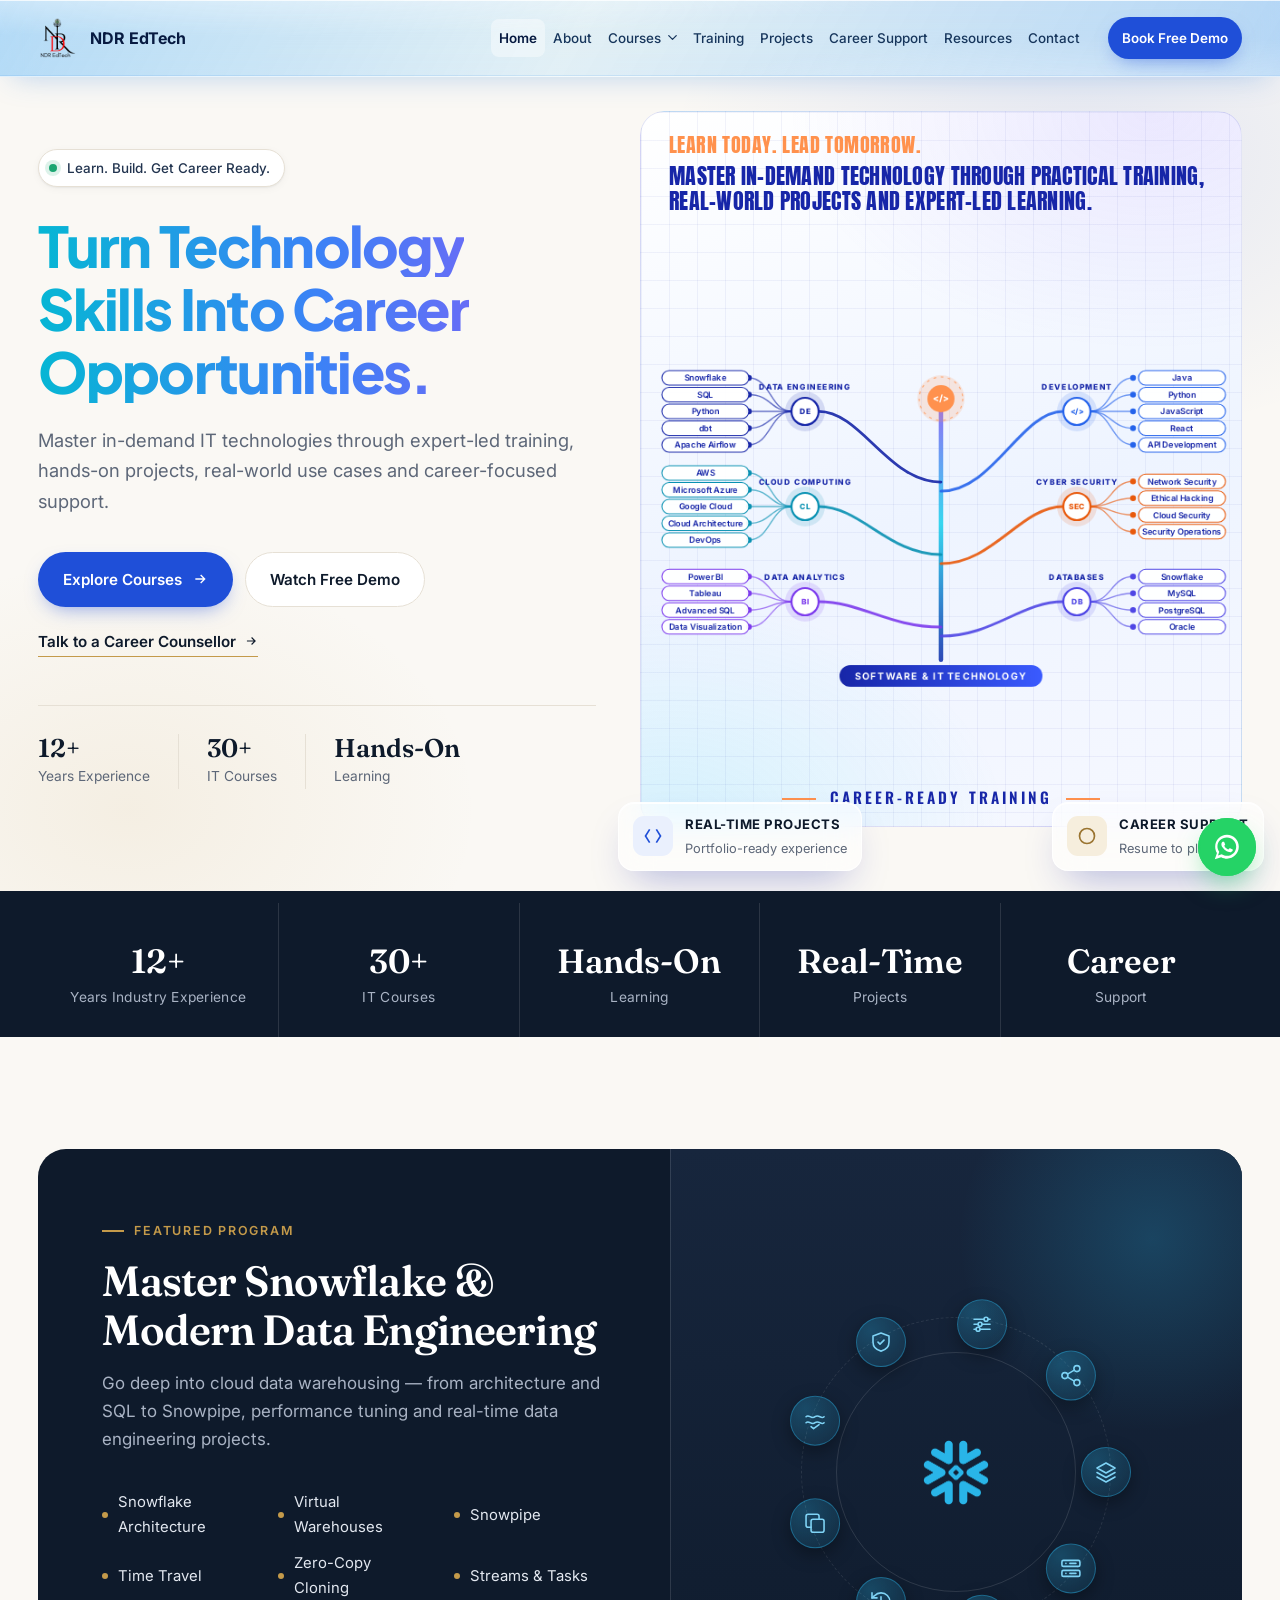
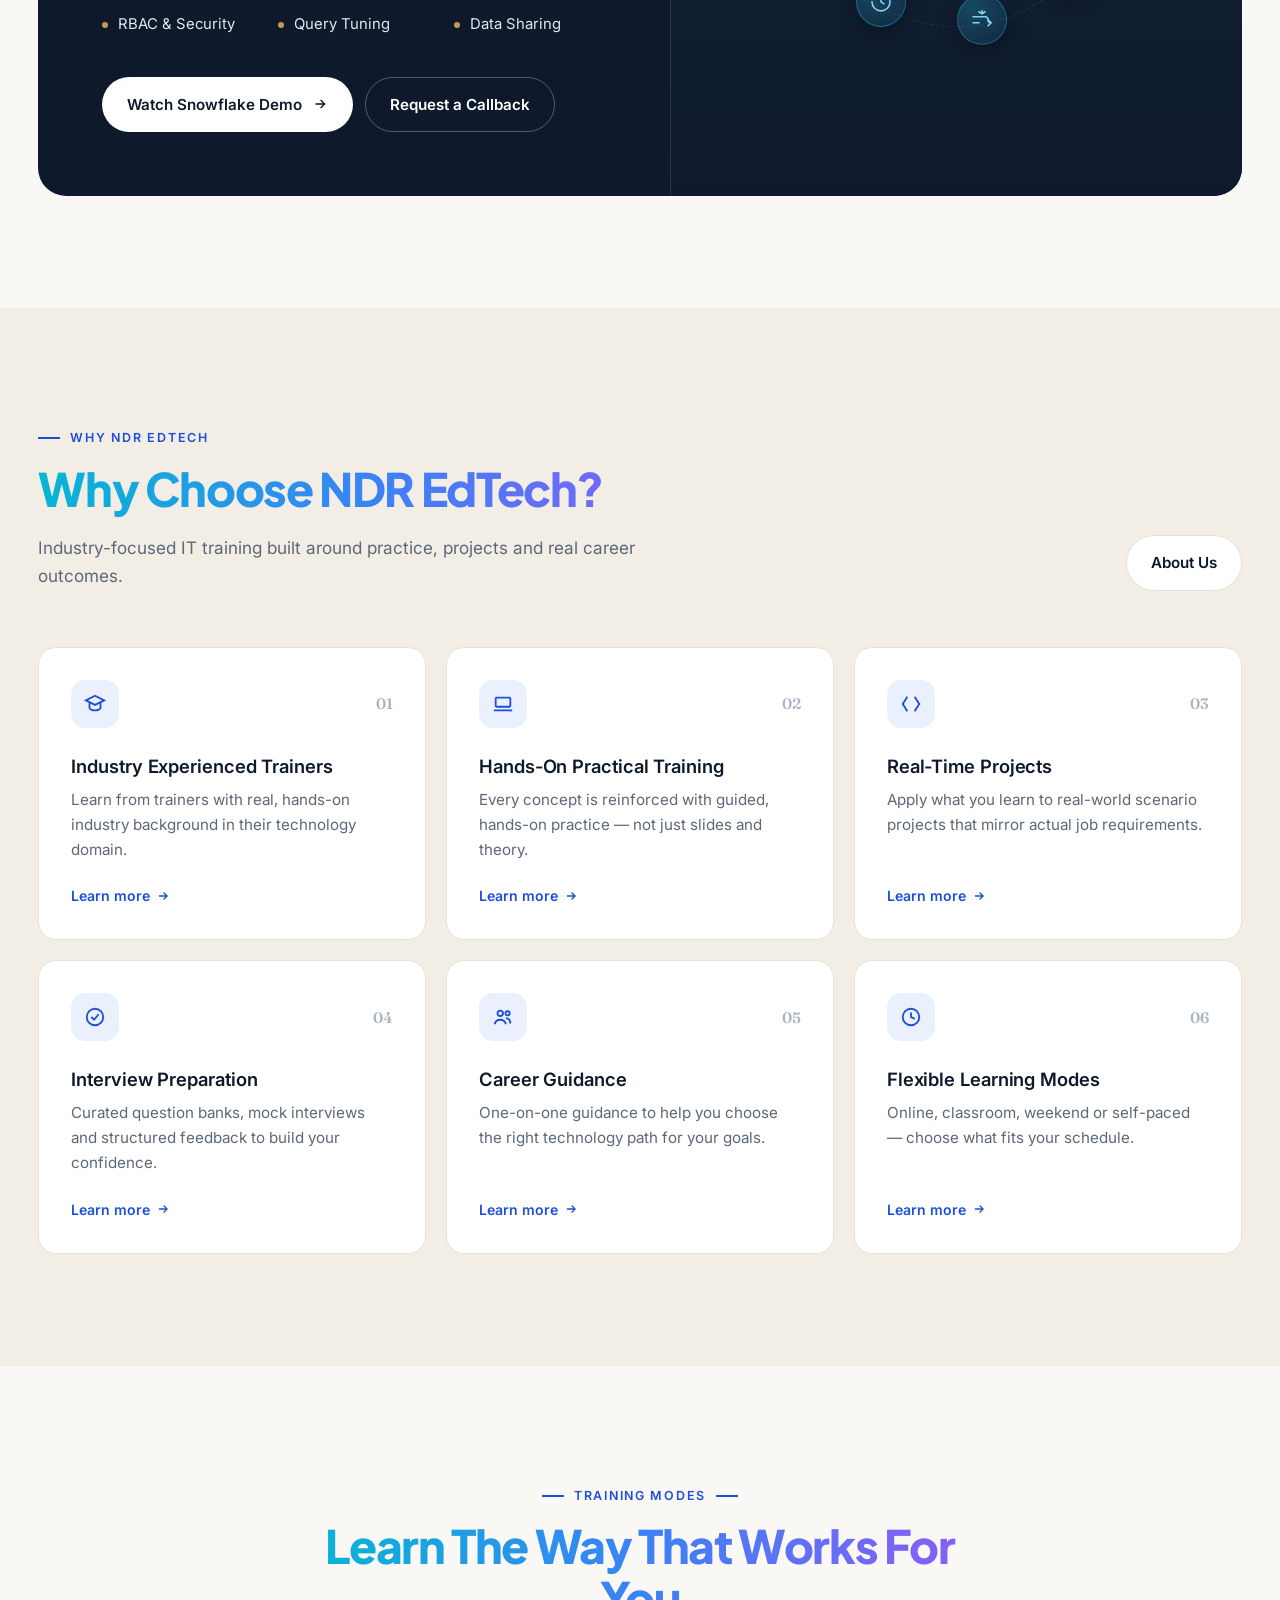
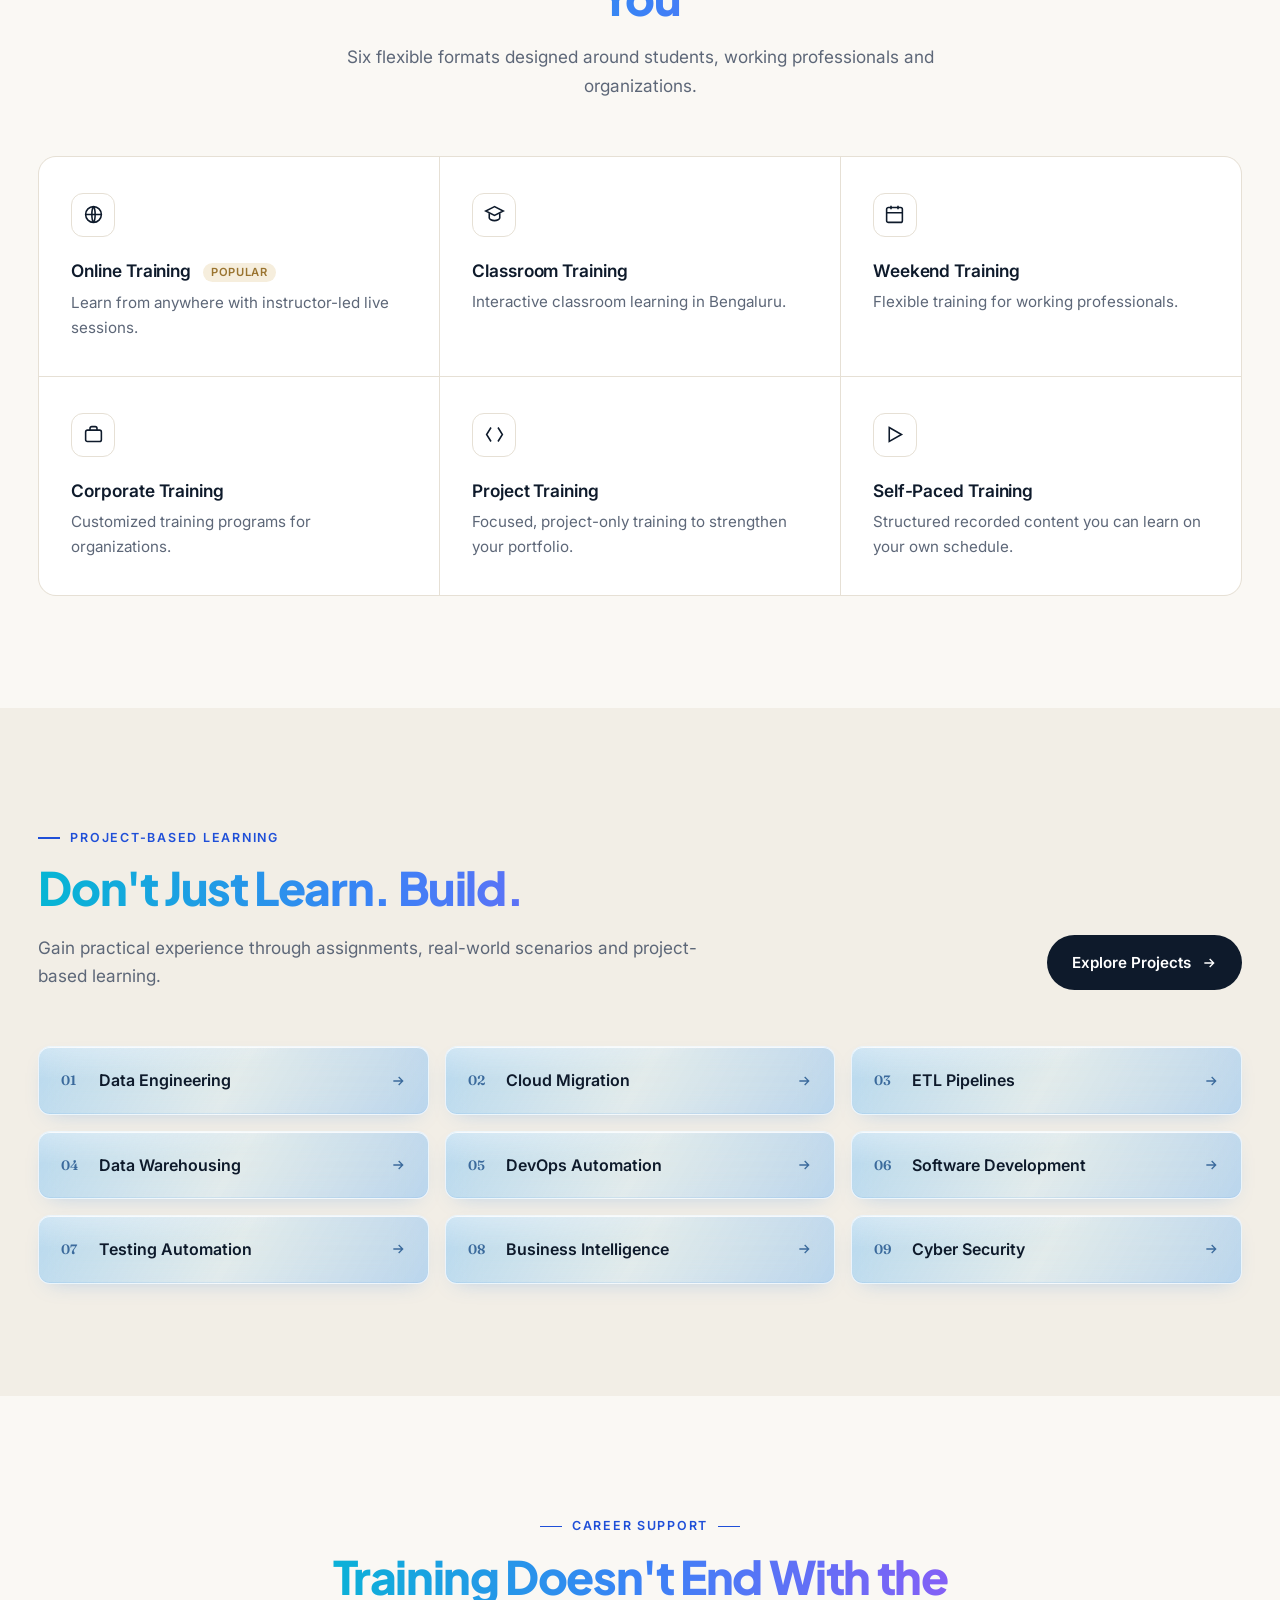
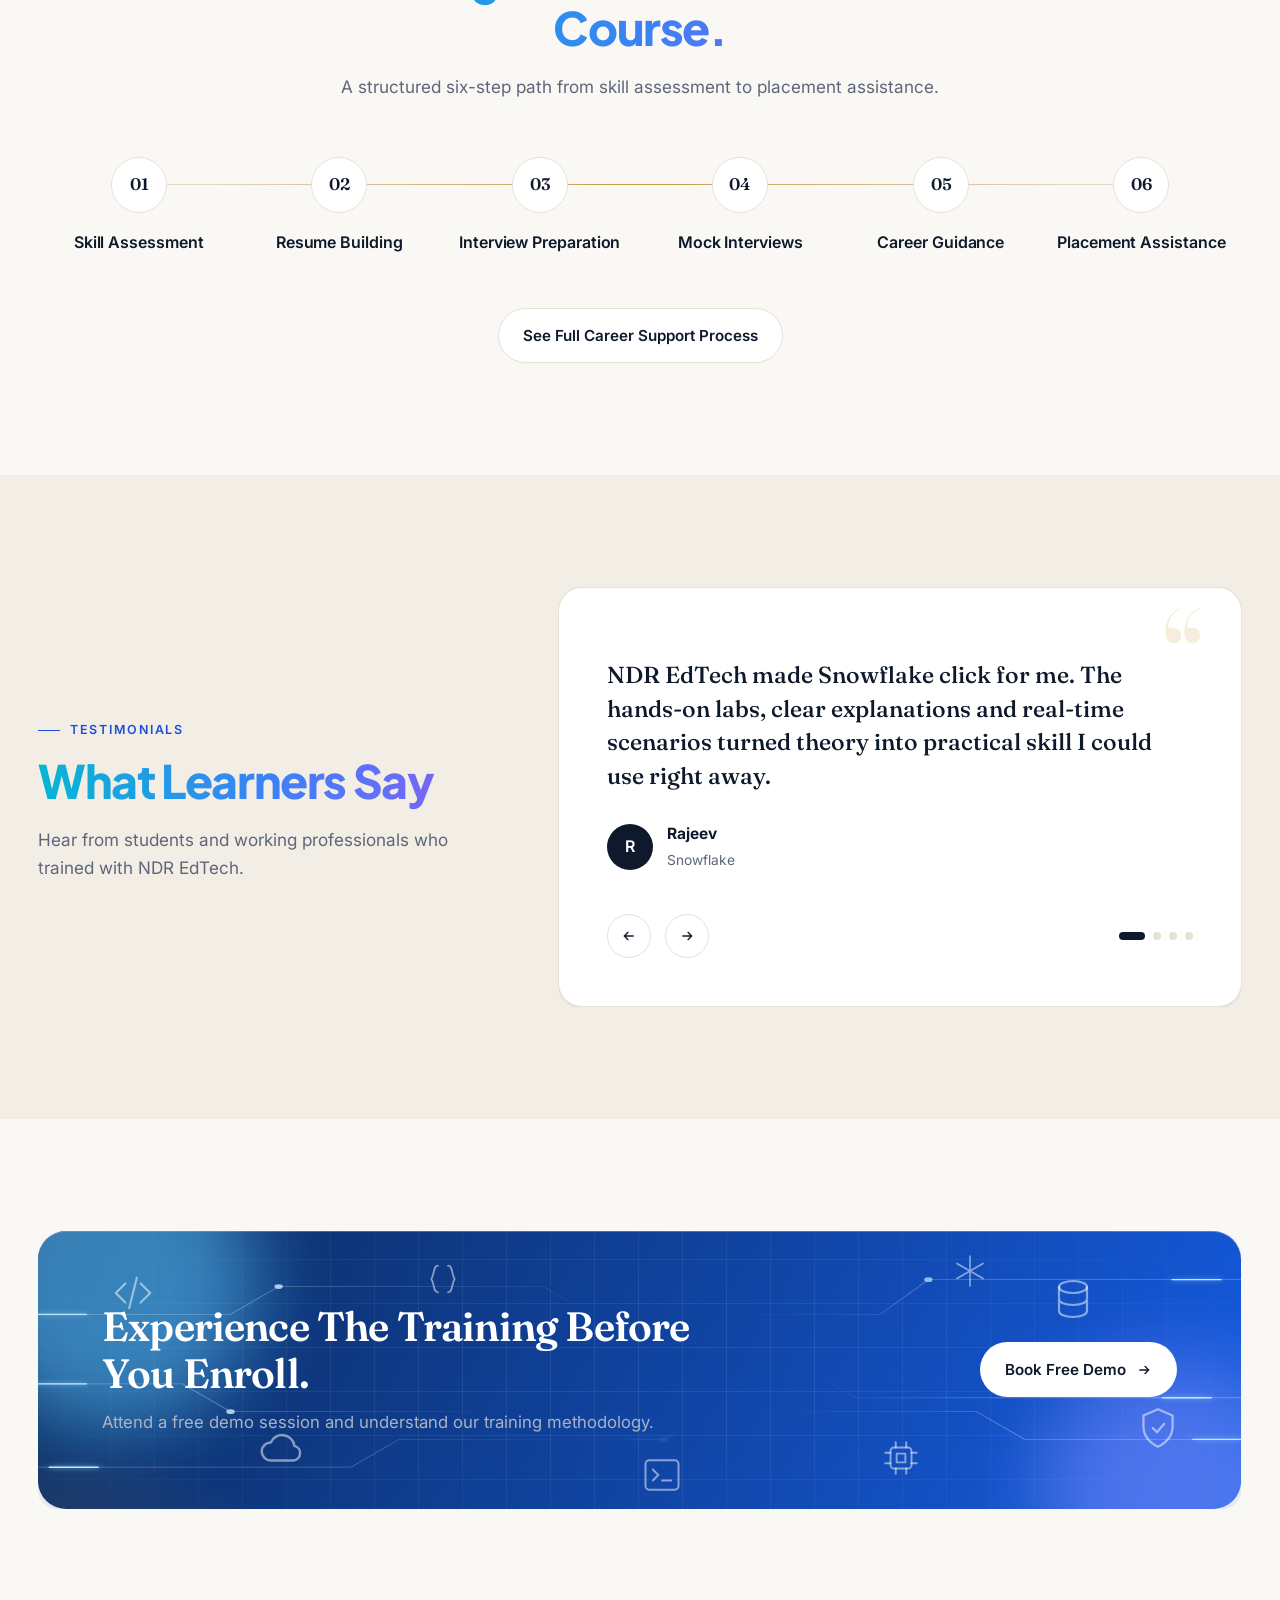
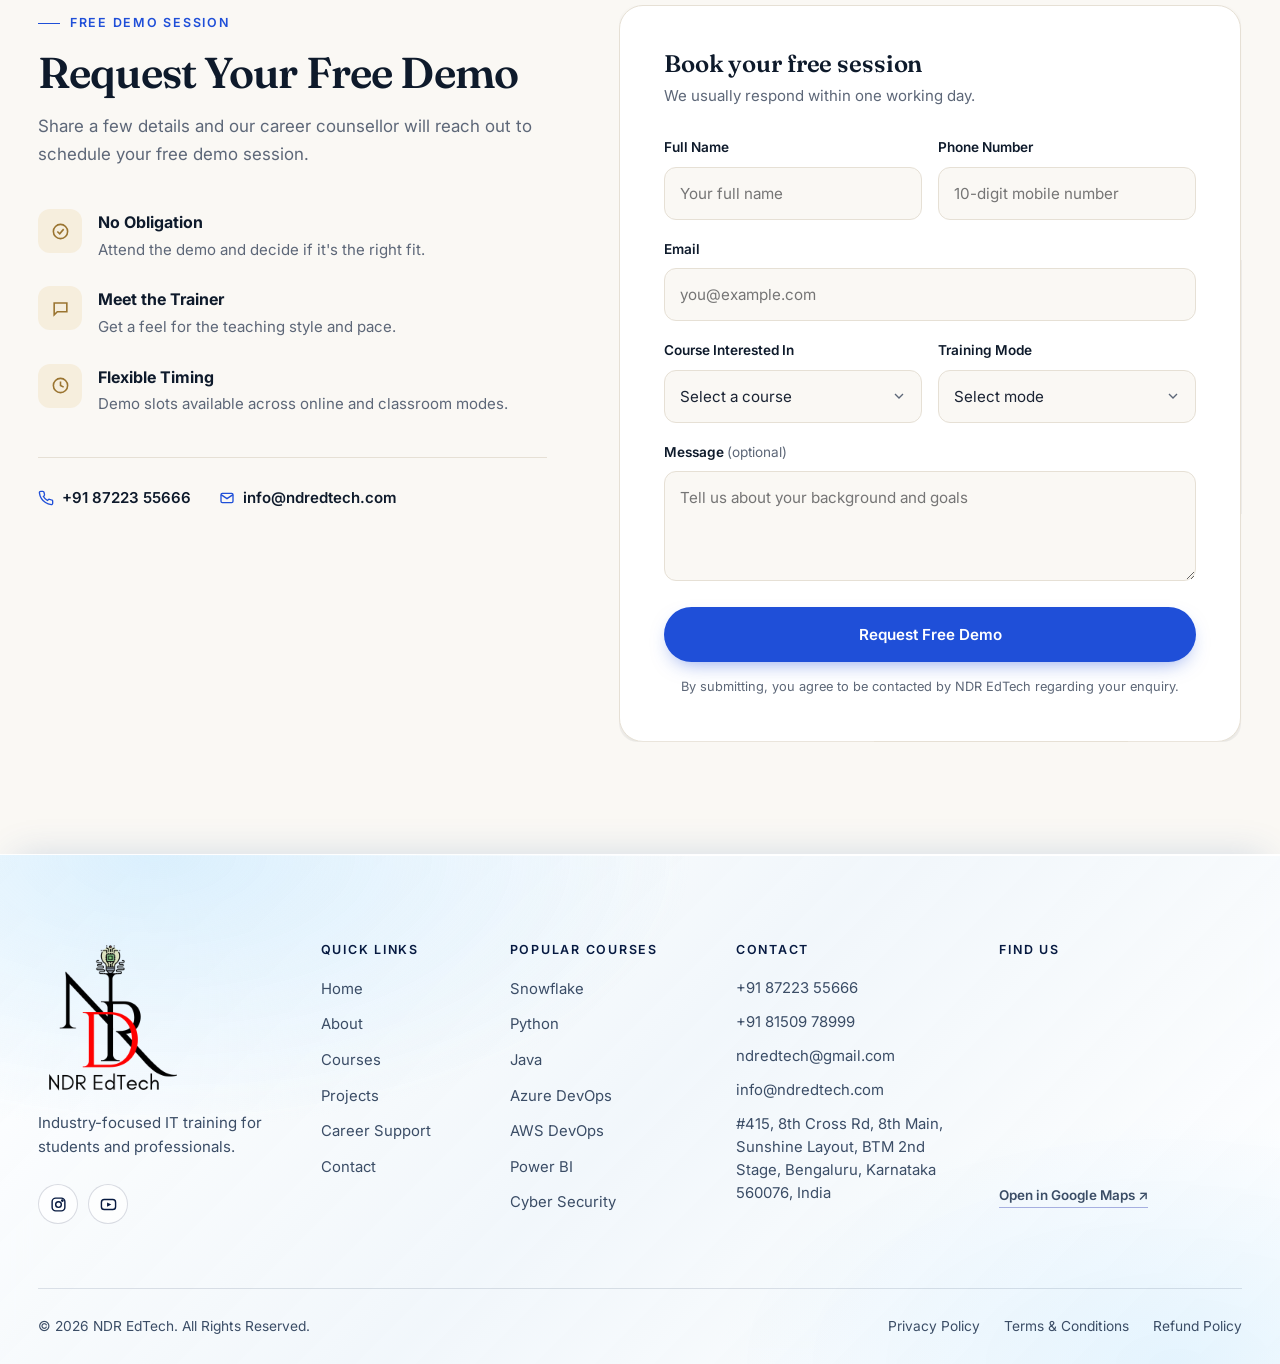
==== index.html @ 1275a9de "Initial commit: NDR EdTech website Co-Authored-By: Claude Sonnet 5.5 <noreply@anthropic.com>" ====
<!DOCTYPE html>
<html lang="en">
<head>
<meta charset="UTF-8">
<meta name="viewport" content="width=device-width, initial-scale=1.0">
<title>NDR EdTech | IT Training Institute in Bangalore</title>
<meta name="description" content="NDR EdTech provides practical IT training, hands-on projects and career-focused technology courses in Bangalore and online. Learn. Build. Get Career Ready.">
<meta name="keywords" content="NDR EdTech, IT training Bangalore, Snowflake training, Python course, Azure DevOps training, AWS DevOps, Power BI course, Cyber Security training, data engineering course">
<link rel="canonical" href="https://www.ndredtech.com/">
<meta property="og:type" content="website">
<meta property="og:title" content="NDR EdTech | IT Training Institute in Bangalore">
<meta property="og:description" content="Master in-demand IT technologies through expert-led training, hands-on projects and career-focused support.">
<meta property="og:image" content="assets/hero/hero-image.jpg">
<meta property="og:url" content="https://www.ndredtech.com/">
<meta name="theme-color" content="#0E1A2B">
<script>document.documentElement.classList.add("js")</script>
<link rel="icon" href="assets/logo/ndr-edtech-logo.png" type="image/png">
<link rel="preconnect" href="https://fonts.googleapis.com">
<link rel="preconnect" href="https://fonts.gstatic.com" crossorigin>
<link href="https://fonts.googleapis.com/css2?family=Fraunces:opsz,wght@9..144,500;9..144,600;9..144,700&family=Inter:wght@400;500;600;700&family=Plus+Jakarta+Sans:wght@800&family=Anton&family=Oswald:wght@600&display=swap" rel="stylesheet">

<style>
:root{
  --ink:#0E1A2B; --ink-2:#17263D; --ink-3:#22344F;
  --paper:#FAF8F4; --surface:#FFFFFF; --sand:#F2EEE6;
  --line:#E6E0D5; --line-dark:rgba(255,255,255,.12);
  --text:#1A2333; --muted:#5D6778; --muted-light:#A9B3C4;
  --accent:#1F4FD8; --accent-ink:#163BA6; --accent-soft:#EAF0FD;
  --gold:#C49A4A; --gold-soft:#F6EEDD;
  --radius:18px; --radius-sm:12px;
  --shadow-sm:0 1px 2px rgba(14,26,43,.06),0 2px 8px rgba(14,26,43,.04);
  --shadow:0 10px 30px -12px rgba(14,26,43,.18),0 2px 6px rgba(14,26,43,.05);
  --shadow-lg:0 30px 60px -20px rgba(14,26,43,.30);
  --serif:"Fraunces",Georgia,"Times New Roman",serif;
  --sans:"Inter",system-ui,-apple-system,"Segoe UI",Roboto,sans-serif;
  --container:100%;
}
*,*::before,*::after{box-sizing:border-box}
html{scroll-behavior:smooth;-webkit-text-size-adjust:100%}
body{margin:0;font-family:var(--sans);font-size:16px;line-height:1.65;color:var(--text);background:var(--paper);-webkit-font-smoothing:antialiased}
img{max-width:100%;display:block}
a{color:inherit;text-decoration:none}
button{font:inherit;cursor:pointer}
h1,h2,h3,h4{margin:0;color:var(--ink);line-height:1.15}
h1,h2{font-family:var(--serif);font-weight:600;letter-spacing:-.02em}
h3{font-size:1.08rem;font-weight:600;letter-spacing:-.005em}
p{margin:0}
:focus-visible{outline:2px solid var(--accent);outline-offset:3px;border-radius:6px}

.container{width:100%;max-width:var(--container);margin:0 auto;padding:0 clamp(16px,3vw,56px)}
.section{padding:112px 0}
.section-sand{background:var(--sand)}
.eyebrow{display:inline-flex;align-items:center;gap:10px;font-size:.78rem;font-weight:600;letter-spacing:.14em;text-transform:uppercase;color:var(--accent)}
.eyebrow::before{content:"";width:22px;height:1.5px;background:currentColor}
.section-head{max-width:680px;margin-bottom:56px}
.section-head.center{margin-left:auto;margin-right:auto;text-align:center}
.section-head.center .eyebrow::after{content:"";width:22px;height:1.5px;background:currentColor}
.section-head h2{font-family:"Plus Jakarta Sans","Inter",sans-serif;font-weight:800;letter-spacing:-.03em;line-height:1.12;font-size:clamp(2rem,3.6vw,2.9rem);margin-top:14px;background:linear-gradient(90deg,#06b6d4 0%,#3b82f6 50%,#8b5cf6 100%);-webkit-background-clip:text;background-clip:text;color:transparent;-webkit-text-fill-color:transparent;padding-bottom:.08em}
.section-head p{margin-top:16px;color:var(--muted);font-size:1.075rem}
.head-row{display:flex;justify-content:space-between;align-items:flex-end;gap:32px;margin-bottom:56px}
.head-row .section-head{margin-bottom:0}

.skip-link{position:absolute;left:-999px;top:12px;background:var(--ink);color:#fff;padding:10px 16px;border-radius:8px;z-index:200}
.skip-link:focus{left:12px}

/* Buttons */
.btn{display:inline-flex;align-items:center;justify-content:center;gap:10px;padding:14px 24px;border-radius:999px;font-weight:600;font-size:.95rem;border:1.5px solid transparent;transition:transform .2s ease,background .2s ease,border-color .2s ease,color .2s ease,box-shadow .2s ease;white-space:nowrap}
.btn svg{width:16px;height:16px;transition:transform .2s ease}
.btn:hover svg{transform:translateX(3px)}
.btn-primary{background:var(--accent);color:#fff;box-shadow:0 8px 20px -8px rgba(31,79,216,.55)}
.btn-primary:hover{background:var(--accent-ink);transform:translateY(-1px)}
.btn-dark{background:var(--ink);color:#fff}
.btn-dark:hover{background:var(--ink-3);transform:translateY(-1px)}
.btn-outline{border-color:var(--line);color:var(--ink);background:var(--surface)}
.btn-outline:hover{border-color:var(--ink)}
.btn-light{background:#fff;color:var(--ink)}
.btn-light:hover{background:var(--gold-soft);transform:translateY(-1px)}
.btn-ghost-light{border-color:rgba(255,255,255,.28);color:#fff}
.btn-ghost-light:hover{border-color:#fff;background:rgba(255,255,255,.06)}
.btn-sm{padding:10px 18px;font-size:.88rem}
.btn-block{width:100%}

/* Header */
.site-header{position:sticky;top:0;z-index:100;background:rgba(250,248,244,.82);backdrop-filter:saturate(160%) blur(14px);-webkit-backdrop-filter:saturate(160%) blur(14px);border-bottom:1px solid transparent;transition:border-color .25s,box-shadow .25s}
.site-header.scrolled{border-color:var(--line);box-shadow:0 6px 20px -16px rgba(14,26,43,.25)}

/* Sky-blue liquid glass header */
.site-header{background:linear-gradient(120deg,rgba(125,196,250,.58),rgba(190,228,252,.42) 45%,rgba(120,185,248,.55))!important;backdrop-filter:blur(20px) saturate(190%)!important;-webkit-backdrop-filter:blur(20px) saturate(190%)!important;border-bottom:1px solid rgba(255,255,255,.6)!important;box-shadow:inset 0 1px 0 rgba(255,255,255,.75),inset 0 -1px 0 rgba(90,160,230,.18),0 10px 30px -12px rgba(50,130,220,.35)!important;isolation:isolate}
.site-header::before{content:"";position:absolute;inset:0;z-index:-1;pointer-events:none;background:radial-gradient(120% 160% at 15% -40%,rgba(255,255,255,.65),rgba(255,255,255,0) 55%),radial-gradient(60% 120% at 90% 120%,rgba(255,255,255,.35),rgba(255,255,255,0) 60%)}
.site-header.scrolled{background:linear-gradient(120deg,rgba(110,185,246,.72),rgba(175,220,251,.58) 45%,rgba(105,175,244,.7))!important}
.site-header .main-nav a{color:#17365c}
.site-header .main-nav a:hover,.site-header .main-nav a.active,.site-header .main-nav a[aria-current="page"]{color:#071A41;background:rgba(255,255,255,.4)}
.site-header .brand{color:#071A41}
.site-header .btn-outline,.site-header .nav-actions .btn:not(.btn-primary){background:rgba(255,255,255,.55);border-color:rgba(255,255,255,.8)}
.nav-wrap{max-width:var(--container);margin:0 auto;padding:0 clamp(16px,3vw,56px);height:76px;display:flex;align-items:center;justify-content:space-between;gap:24px}
.brand{white-space:nowrap;flex-shrink:0;display:flex;align-items:center;gap:12px;font-weight:700;color:var(--ink);font-size:1.08rem;letter-spacing:-.01em}
.brand img{height:40px;width:auto}
.brand-mark{display:none;width:40px;height:40px;border-radius:11px;background:var(--ink);color:#fff;font-family:var(--serif);font-weight:700;font-size:.95rem;align-items:center;justify-content:center}
.brand.no-logo .brand-mark{display:inline-flex}
.main-nav{display:flex;gap:4px}
.main-nav a{white-space:nowrap;padding:8px 11px;border-radius:8px;font-size:.92rem;font-weight:500;color:var(--muted);transition:color .2s,background .2s}
.main-nav a:hover{color:var(--ink);background:rgba(14,26,43,.04)}
.main-nav a[aria-current="page"]{color:var(--ink);font-weight:600}
.nav-actions{display:flex;align-items:center;gap:10px}
.hamburger{display:none;width:44px;height:44px;border:1px solid var(--line);background:var(--surface);border-radius:12px;align-items:center;justify-content:center;flex-direction:column;gap:5px}
.hamburger span{width:18px;height:1.6px;background:var(--ink);border-radius:2px;transition:transform .25s,opacity .25s}
.hamburger[aria-expanded="true"] span:nth-child(1){transform:translateY(6.6px) rotate(45deg)}
.hamburger[aria-expanded="true"] span:nth-child(2){opacity:0}
.hamburger[aria-expanded="true"] span:nth-child(3){transform:translateY(-6.6px) rotate(-45deg)}
.mobile-nav{display:none;position:fixed;inset:76px 0 0 0;background:var(--paper);z-index:99;padding:20px 24px 120px;overflow-y:auto;flex-direction:column}
.mobile-nav.open{display:flex}
.mobile-nav > a{padding:16px 4px;border-bottom:1px solid var(--line);font-size:1.1rem;font-weight:500;color:var(--ink)}
.mobile-nav .nav-actions{flex-direction:column;align-items:stretch;margin-top:24px;gap:12px}

/* Hero */
.hero{position:relative;padding:80px 0 96px;overflow:hidden}
.hero::before{content:"";position:absolute;inset:0;background:
  radial-gradient(600px 400px at 85% 10%,rgba(31,79,216,.10),transparent 70%),
  radial-gradient(500px 360px at 10% 90%,rgba(196,154,74,.10),transparent 70%);pointer-events:none}
.hero-inner{position:relative;display:grid;grid-template-columns:1.25fr .75fr;gap:64px;align-items:center}
.hero-eyebrow{display:inline-flex;align-items:center;gap:10px;padding:7px 14px 7px 10px;border:1px solid var(--line);background:var(--surface);border-radius:999px;font-size:.84rem;font-weight:500;color:var(--ink-3);box-shadow:var(--shadow-sm)}
.hero-eyebrow .dot{width:8px;height:8px;border-radius:50%;background:#1BA672;box-shadow:0 0 0 4px rgba(27,166,114,.15)}
.hero h1{font-size:clamp(2.6rem,5.4vw,4.3rem);margin:26px 0 22px;line-height:1.05}
.hero h1 em{font-style:italic;color:var(--accent)}
.hero-sub{font-size:1.15rem;color:var(--muted);max-width:540px}
.hero-cta-row{display:flex;flex-wrap:wrap;gap:12px;margin-top:36px}
.hero-link{display:inline-flex;align-items:center;gap:8px;margin-top:22px;font-weight:600;font-size:.95rem;color:var(--ink);border-bottom:1.5px solid var(--gold);padding-bottom:2px}
.hero-link:hover{color:var(--accent)}
.hero-trust{display:flex;gap:0;margin-top:48px;padding-top:28px;border-top:1px solid var(--line)}
.hero-trust div{padding-right:28px;margin-right:28px;border-right:1px solid var(--line)}
.hero-trust div:last-child{border:0;margin:0;padding:0}
.hero-trust b{display:block;font-family:var(--serif);font-size:1.6rem;font-weight:600;color:var(--ink);line-height:1.1}
.hero-trust span{font-size:.86rem;color:var(--muted)}

.hero-visual{position:relative}
.hero-frame{position:relative;border-radius:24px;overflow:hidden;background:var(--ink);aspect-ratio:4/4.3;box-shadow:var(--shadow-lg)}
.hero-frame img{width:100%;height:100%;object-fit:cover;opacity:0;transition:opacity .6s ease}
.hero-frame img.loaded{opacity:1}
.visual-fallback{position:absolute;inset:0;display:flex;flex-direction:column;align-items:center;justify-content:center;gap:14px;color:rgba(255,255,255,.7);font-weight:500;background:
  radial-gradient(circle at 30% 20%,rgba(31,79,216,.45),transparent 55%),
  radial-gradient(circle at 80% 85%,rgba(196,154,74,.35),transparent 50%),var(--ink)}
.visual-fallback svg{width:56px;height:56px}
.float-card{position:absolute;background:var(--surface);border:1px solid var(--line);border-radius:16px;box-shadow:var(--shadow);padding:14px 16px;display:flex;align-items:center;gap:12px;font-size:.88rem}
.float-card strong{display:block;color:var(--ink);font-size:.95rem}
.float-card span{color:var(--muted);font-size:.8rem}
.float-card .fc-icon{width:40px;height:40px;border-radius:11px;display:grid;place-items:center;flex-shrink:0}
.float-card .fc-icon svg{width:20px;height:20px}
.fc-1{left:-36px;bottom:56px;animation:cardIn .8s cubic-bezier(.2,.7,.2,1) 1.1s both,float 6s ease-in-out 1.9s infinite}
.fc-1 .fc-icon{background:var(--accent-soft);color:var(--accent)}
.fc-2{right:-24px;top:40px;animation:cardIn .8s cubic-bezier(.2,.7,.2,1) 1.3s both,float 6s ease-in-out 2.6s infinite}
.fc-2 .fc-icon{background:var(--gold-soft);color:#9A7430}
@keyframes float{0%,100%{transform:translateY(0)}50%{transform:translateY(-8px)}}

/* Stats */
.stats-band{background:var(--ink);color:#fff}
.stats-grid{display:grid;grid-template-columns:repeat(5,1fr)}
.stat-item{padding:40px 24px;text-align:center;border-right:1px solid var(--line-dark)}
.stat-item:last-child{border-right:0}
.stat-number{font-family:var(--serif);font-size:2.1rem;font-weight:600;line-height:1.1;color:#fff}
.stat-label{margin-top:6px;font-size:.86rem;color:var(--muted-light);letter-spacing:.02em}

/* Snowflake feature */
.feature{display:grid;grid-template-columns:1.05fr .95fr;background:var(--ink);color:#fff;border-radius:28px;overflow:hidden;position:relative}
.feature::after{content:"";position:absolute;right:-120px;top:-120px;width:420px;height:420px;border-radius:50%;background:radial-gradient(circle,rgba(41,181,232,.22),transparent 65%);pointer-events:none}
.feature-body{padding:64px}
.feature .eyebrow{color:var(--gold)}
.feature h2{color:#fff;font-size:clamp(1.9rem,3.3vw,2.7rem);margin-top:16px}
.feature .lead{color:var(--muted-light);font-size:1.06rem;margin-top:16px;max-width:560px}
.topic-list{display:grid;grid-template-columns:repeat(3,1fr);gap:12px 24px;margin:36px 0 40px;padding:0;list-style:none}
.topic-list li{display:flex;align-items:center;gap:10px;font-size:.93rem;color:#E3E8F0}
.topic-list li::before{content:"";width:6px;height:6px;border-radius:50%;background:var(--gold);flex-shrink:0}
.feature-cta{display:flex;gap:12px;flex-wrap:wrap}
.feature-visual{position:relative;display:grid;place-items:center;border-left:1px solid var(--line-dark);background:linear-gradient(180deg,var(--ink-2),var(--ink))}
.feature-visual .ring{width:240px;height:240px;border-radius:50%;border:1px solid var(--line-dark);display:grid;place-items:center;position:relative}
.feature-visual .ring::before{content:"";position:absolute;inset:-36px;border-radius:50%;border:1px dashed rgba(255,255,255,.10)}
.feature-visual img{width:120px;height:auto;animation:spin 40s linear infinite}
.feature-visual .snow-fallback{width:110px;height:110px;color:#29B5E8;animation:spin 40s linear infinite}
@keyframes spin{to{transform:rotate(360deg)}}
.feature-visual .orbit span{cursor:pointer}
.topic-modal{position:fixed;inset:0;z-index:300;display:grid;place-items:center;padding:20px;background:rgba(6,12,22,.66);backdrop-filter:blur(6px);opacity:0;visibility:hidden;transition:opacity .3s,visibility .3s}
.topic-modal.open{opacity:1;visibility:visible}
.tm-card{position:relative;width:100%;max-width:560px;max-height:88vh;overflow:auto;background:linear-gradient(180deg,#13243a,#0c1828);color:#E3E8F0;border:1px solid rgba(41,181,232,.35);border-radius:24px;padding:36px;box-shadow:0 30px 80px rgba(0,0,0,.55),0 0 60px rgba(41,181,232,.12);transform:translateY(18px) scale(.96);transition:transform .35s cubic-bezier(.2,.8,.2,1)}
.topic-modal.open .tm-card{transform:none}
.tm-icon{width:56px;height:56px;border-radius:50%;display:grid;place-items:center;color:#7FD3F5;background:radial-gradient(circle at 30% 25%,rgba(41,181,232,.3),rgba(41,181,232,.08));border:1px solid rgba(41,181,232,.45)}
.tm-icon svg{width:28px;height:28px}
.tm-card h3{font-family:var(--serif);font-size:1.7rem;color:#fff;margin:18px 0 10px;line-height:1.2}
.tm-card p{color:#B9C4D6;margin:0 0 18px;font-size:1rem}
.tm-card ul{list-style:none;margin:0 0 26px;padding:0;display:grid;gap:10px}
.tm-card li{display:flex;gap:10px;font-size:.94rem;color:#E3E8F0}
.tm-card li::before{content:"";width:6px;height:6px;margin-top:9px;border-radius:50%;background:var(--gold);flex-shrink:0}
.tm-x{position:absolute;top:16px;right:16px;width:38px;height:38px;border-radius:50%;border:1px solid rgba(255,255,255,.18);background:rgba(255,255,255,.06);color:#fff;font-size:1.3rem;line-height:1;cursor:pointer}
.tm-x:hover{background:rgba(255,255,255,.14)}
@media (max-width:520px){.tm-card{padding:28px 22px}}
.feature-visual{min-height:520px;overflow:hidden}
.feature-visual .orbit{position:absolute;inset:0;margin:0;padding:0;list-style:none;animation:spin 45s linear infinite}
.feature-visual .orbit:hover,.feature-visual .orbit:hover span{animation-play-state:paused}
.feature-visual .orbit li{position:absolute;top:50%;left:50%;width:0;height:0;transform:rotate(var(--a)) translateX(150px) rotate(calc(-1 * var(--a)))}
.feature-visual .orbit span{position:absolute;left:0;top:0;translate:-50% -50%;width:50px;height:50px;display:grid;place-items:center;color:#7FD3F5;background:radial-gradient(circle at 30% 25%,rgba(41,181,232,.28),rgba(41,181,232,.08));border:1px solid rgba(41,181,232,.4);border-radius:50%;box-shadow:0 6px 18px rgba(0,0,0,.35);animation:spin 45s linear infinite reverse;transition:color .3s,border-color .3s,box-shadow .3s}
.feature-visual .orbit span:hover{color:#fff;border-color:#29B5E8;box-shadow:0 0 22px rgba(41,181,232,.55)}
.feature-visual .orbit span svg{width:24px;height:24px}
@media (prefers-reduced-motion:reduce){.feature-visual .orbit,.feature-visual .orbit span{animation:none}}
@media (max-width:900px){.feature-visual{min-height:480px}}
@media (max-width:520px){.feature-visual .ring{transform:scale(.68)}.feature-visual{min-height:380px}}

/* Why cards */
.why-grid{display:grid;grid-template-columns:repeat(3,1fr);gap:20px}
.why-card{text-align:left;background:var(--surface);border:1px solid var(--line);border-radius:var(--radius);padding:32px;display:flex;flex-direction:column;align-items:flex-start;transition:transform .25s,box-shadow .25s,border-color .25s;color:var(--text)}
.why-card:hover{transform:translateY(-4px);box-shadow:var(--shadow);border-color:transparent}
.why-top{display:flex;justify-content:space-between;align-items:center;width:100%;margin-bottom:28px}
.why-icon{width:48px;height:48px;border-radius:14px;background:var(--accent-soft);color:var(--accent);display:grid;place-items:center}
.why-icon svg{width:22px;height:22px}
.why-index{font-family:var(--serif);font-size:.95rem;color:var(--muted-light);font-weight:600}
.why-card h3{font-size:1.15rem;margin-bottom:10px}
.why-card p{color:var(--muted);font-size:.95rem}
.why-more{margin-top:auto;padding-top:22px;font-size:.88rem;font-weight:600;color:var(--accent);display:inline-flex;align-items:center;gap:6px}
.why-more svg{width:14px;height:14px;transition:transform .2s}
.why-card:hover .why-more svg{transform:translateX(3px)}

.why-modal{position:fixed;inset:0;z-index:300;display:none;align-items:center;justify-content:center;padding:24px}
.why-modal.open{display:flex}
.why-modal-backdrop{position:absolute;inset:0;background:rgba(14,26,43,.55);backdrop-filter:blur(4px);animation:fade .2s ease}
.why-modal-panel{position:relative;background:var(--surface);border-radius:22px;max-width:480px;width:100%;padding:40px;box-shadow:var(--shadow-lg);animation:pop .25s ease}
.why-modal-close{position:absolute;top:16px;right:16px;width:38px;height:38px;border-radius:50%;border:1px solid var(--line);background:var(--surface);font-size:1.3rem;color:var(--muted);line-height:1}
.why-modal-close:hover{color:var(--ink);border-color:var(--ink)}
.why-modal-panel h3{font-family:var(--serif);font-size:1.6rem;margin:20px 0 20px}
.why-modal-points{list-style:none;margin:0;padding:0;display:grid;gap:14px}
.why-modal-points li{display:flex;gap:12px;color:var(--text);font-size:.97rem}
.why-modal-points li::before{content:"";flex-shrink:0;width:20px;height:20px;margin-top:2px;border-radius:50%;background:var(--accent-soft) url("data:image/svg+xml,%3Csvg xmlns='http://www.w3.org/2000/svg' viewBox='0 0 24 24' fill='none' stroke='%231F4FD8' stroke-width='3'%3E%3Cpath d='M6 12l4 4 8-8'/%3E%3C/svg%3E") center/12px no-repeat}
@keyframes fade{from{opacity:0}}
@keyframes pop{from{opacity:0;transform:translateY(10px) scale(.98)}}

/* Modes */
.modes-grid{display:grid;grid-template-columns:repeat(3,1fr);gap:1px;background:var(--line);border:1px solid var(--line);border-radius:var(--radius);overflow:hidden}
.mode-card{background:var(--surface);padding:36px 32px;transition:background .25s}
.mode-card:hover{background:#FDFCFA}
.mode-icon{width:44px;height:44px;border-radius:12px;border:1px solid var(--line);display:grid;place-items:center;color:var(--ink);margin-bottom:24px;transition:background .25s,color .25s,border-color .25s}
.mode-icon svg{width:21px;height:21px}
.mode-card:hover .mode-icon{background:var(--ink);color:#fff;border-color:var(--ink)}
.mode-card h3{margin-bottom:8px}
.mode-card p{color:var(--muted);font-size:.95rem}
.mode-tag{display:inline-block;margin-left:8px;font-size:.7rem;font-weight:600;letter-spacing:.06em;text-transform:uppercase;color:#9A7430;background:var(--gold-soft);padding:3px 8px;border-radius:999px;vertical-align:middle}

/* Projects */
.domain-grid{display:grid;grid-template-columns:repeat(3,1fr);gap:16px}
.domain{display:flex;align-items:center;gap:16px;background:var(--surface);border:1px solid var(--line);border-radius:var(--radius-sm);padding:20px 22px;font-weight:600;color:var(--ink);transition:border-color .2s,transform .2s,box-shadow .2s}
.domain:hover{border-color:var(--accent);transform:translateY(-2px);box-shadow:var(--shadow-sm)}
.domain .num{font-family:var(--serif);font-size:.85rem;color:var(--muted-light);font-weight:600;min-width:22px}
.domain svg{margin-left:auto;width:16px;height:16px;color:var(--muted-light);transition:color .2s,transform .2s}
.domain:hover svg{color:var(--accent);transform:translateX(3px)}
.domain .d-arrow{margin-left:auto}
/* Sky-blue liquid glass tiles */
.domain{position:relative;overflow:hidden;isolation:isolate;background:linear-gradient(120deg,rgba(125,196,250,.5),rgba(195,230,253,.38) 50%,rgba(120,185,248,.46));backdrop-filter:blur(16px) saturate(180%);-webkit-backdrop-filter:blur(16px) saturate(180%);border:1px solid rgba(255,255,255,.7);box-shadow:inset 0 1px 0 rgba(255,255,255,.8),inset 0 -1px 0 rgba(90,160,230,.15),0 8px 22px -12px rgba(50,130,220,.35);transition:border-color .3s,transform .35s cubic-bezier(.2,.8,.2,1),box-shadow .35s,background .35s}
.domain::before{content:"";position:absolute;inset:0;z-index:-1;pointer-events:none;background:radial-gradient(120% 180% at 10% -50%,rgba(255,255,255,.7),rgba(255,255,255,0) 55%);transition:opacity .35s}
.domain::after{content:"";position:absolute;top:0;bottom:0;left:-60%;width:40%;z-index:-1;pointer-events:none;background:linear-gradient(100deg,transparent,rgba(255,255,255,.65),transparent);transform:skewX(-18deg);transition:left .8s cubic-bezier(.2,.8,.2,1)}
.domain:hover{background:linear-gradient(120deg,rgba(105,180,248,.68),rgba(175,222,252,.55) 50%,rgba(100,172,246,.64));border-color:rgba(255,255,255,.95);transform:translateY(-3px);box-shadow:inset 0 1px 0 rgba(255,255,255,.9),0 16px 34px -12px rgba(50,130,220,.5)}
.domain:hover::after{left:130%}
.domain .num,.domain .d-arrow{color:#3b6a9c}
.domain:hover .num{color:#071A41}
@media (prefers-reduced-motion:reduce){.domain::after{display:none}}
.domain .d-ico{margin:0 0 0 -8px;width:0;height:20px;opacity:0;transform:translateX(-10px) scale(.5) rotate(-20deg);color:var(--accent);overflow:hidden;flex-shrink:0;transition:width .45s cubic-bezier(.2,.8,.2,1),margin .45s cubic-bezier(.2,.8,.2,1),opacity .35s ease,transform .6s cubic-bezier(.34,1.56,.64,1)}
.domain .d-ico *{stroke-dasharray:1;stroke-dashoffset:1;transition:stroke-dashoffset .8s cubic-bezier(.4,0,.2,1) .1s}
.domain:hover .d-ico{width:22px;margin-left:0;opacity:1;transform:none;color:var(--accent)}
.domain:hover .d-ico *{stroke-dashoffset:0}
@media (prefers-reduced-motion:reduce){.domain .d-ico,.domain .d-ico *{transition:none}}

/* Process */
.process{display:grid;grid-template-columns:repeat(6,1fr);position:relative;counter-reset:step}
.process::before{content:"";position:absolute;top:27px;left:8%;right:8%;height:1px;background:linear-gradient(90deg,var(--line),var(--gold),var(--line))}
.step{position:relative;text-align:center;padding:0 10px}
.step-num{width:56px;height:56px;margin:0 auto 20px;border-radius:50%;background:var(--surface);border:1px solid var(--line);display:grid;place-items:center;font-family:var(--serif);font-weight:600;font-size:1.05rem;color:var(--ink);position:relative;z-index:1;transition:background .25s,color .25s,border-color .25s}
.step:hover .step-num{background:var(--ink);color:#fff;border-color:var(--ink)}
.step h3{font-size:1rem}
.step-num>*{grid-area:1/1;transition:opacity .35s ease,transform .6s cubic-bezier(.34,1.56,.64,1)}
.step-num .sn-ico{width:24px;height:24px;opacity:0;transform:rotate(-90deg) scale(.4)}
.step-num .sn-ico *{stroke-dasharray:1;stroke-dashoffset:1;transition:stroke-dashoffset .8s cubic-bezier(.4,0,.2,1) .1s}
.step:hover .sn-num{opacity:0;transform:rotate(90deg) scale(.4)}
.step:hover .sn-ico{opacity:1;transform:none}
.step:hover .sn-ico *{stroke-dashoffset:0}
@media (prefers-reduced-motion:reduce){.step-num>*,.step-num .sn-ico *{transition:none}}
.center-cta{text-align:center;margin-top:56px}

/* Testimonials */
.t-wrap{display:grid;grid-template-columns:.8fr 1.2fr;gap:64px;align-items:center}
.t-slider{position:relative;background:var(--surface);border:1px solid var(--line);border-radius:24px;padding:48px;box-shadow:var(--shadow-sm)}
.t-slider::before{content:"\201C";position:absolute;top:8px;right:36px;font-family:var(--serif);font-size:9rem;line-height:1;color:var(--gold-soft)}
.t-track{position:relative;min-height:220px}
.t-slide{position:absolute;inset:0;opacity:0;visibility:hidden;transform:translateY(8px);transition:opacity .45s,transform .45s,visibility .45s}
.t-slide.active{position:relative;opacity:1;visibility:visible;transform:none}
.t-tag{display:inline-block;font-size:.72rem;font-weight:600;letter-spacing:.04em;color:#9A7430;background:var(--gold-soft);padding:4px 10px;border-radius:999px}
.t-quote{position:relative;font-family:var(--serif);font-size:1.45rem;line-height:1.45;color:var(--ink);margin:22px 0 28px;font-weight:500}
.t-person{display:flex;align-items:center;gap:14px}
.avatar{width:46px;height:46px;border-radius:50%;background:var(--ink);color:#fff;display:grid;place-items:center;font-weight:600}
.t-person strong{display:block;color:var(--ink);font-size:.97rem}
.t-person span{font-size:.86rem;color:var(--muted)}
.t-controls{display:flex;align-items:center;gap:14px;margin-top:36px}
.t-arrow{width:44px;height:44px;border-radius:50%;border:1px solid var(--line);background:var(--surface);display:grid;place-items:center;color:var(--ink);transition:background .2s,color .2s,border-color .2s}
.t-arrow:hover{background:var(--ink);color:#fff;border-color:var(--ink)}
.t-arrow svg{width:16px;height:16px}
.t-dots{display:flex;gap:8px;margin-left:auto}
.t-dots button{width:8px;height:8px;border-radius:999px;border:0;background:var(--line);padding:0;transition:width .3s,background .3s}
.t-dots button.active{width:26px;background:var(--ink)}

/* CTA banner */
.cta-banner{position:relative;overflow:hidden;background:var(--ink);border-radius:28px;padding:72px 64px;display:flex;align-items:center;justify-content:space-between;gap:40px;color:#fff;margin-bottom:96px}
.cta-banner::before{content:"";position:absolute;inset:0;background:
  radial-gradient(500px 300px at 100% 0%,rgba(31,79,216,.45),transparent 70%),
  radial-gradient(400px 260px at 0% 100%,rgba(196,154,74,.25),transparent 70%)}
.cta-banner > *{position:relative}
.cta-banner h2{color:#fff;font-size:clamp(1.8rem,3.2vw,2.6rem);max-width:620px}
.cta-banner p{color:var(--muted-light);margin-top:12px;font-size:1.05rem}

/* Demo form */
.demo-layout{display:grid;grid-template-columns:.9fr 1.1fr;gap:72px;align-items:start}
.demo-info h2{font-size:clamp(2rem,3.4vw,2.7rem);margin:14px 0 16px}
.demo-info > p{color:var(--muted);font-size:1.06rem}
.demo-highlights{list-style:none;margin:40px 0 0;padding:0;display:grid;gap:24px}
.demo-highlights li{display:flex;gap:16px}
.h-icon{width:44px;height:44px;flex-shrink:0;border-radius:12px;background:var(--gold-soft);color:#9A7430;display:grid;place-items:center}
.h-icon svg{width:19px;height:19px}
.demo-highlights strong{display:block;color:var(--ink)}
.demo-highlights span{color:var(--muted);font-size:.94rem}
.contact-quick{margin-top:40px;padding-top:28px;border-top:1px solid var(--line);display:flex;flex-wrap:wrap;gap:12px 28px;font-size:.94rem}
.contact-quick a{display:inline-flex;align-items:center;gap:8px;font-weight:600;color:var(--ink)}
.contact-quick a:hover{color:var(--accent)}
.contact-quick svg{width:16px;height:16px;color:var(--accent)}

.form-card{background:var(--surface);border:1px solid var(--line);border-radius:24px;padding:44px;box-shadow:var(--shadow)}
.form-card h3{font-family:var(--serif);font-size:1.5rem;margin-bottom:6px}
.form-card .form-intro{color:var(--muted);font-size:.94rem;margin-bottom:28px}
.form-row{display:grid;grid-template-columns:1fr 1fr;gap:16px}
.form-group{margin-bottom:18px}
.form-group label{display:block;font-size:.85rem;font-weight:600;color:var(--ink);margin-bottom:8px}
.form-group input,.form-group select,.form-group textarea{width:100%;font:inherit;font-size:.95rem;color:var(--text);background:var(--paper);border:1.5px solid var(--line);border-radius:12px;padding:13px 15px;transition:border-color .2s,background .2s,box-shadow .2s;appearance:none;-webkit-appearance:none}
.form-group select{background-image:url("data:image/svg+xml,%3Csvg xmlns='http://www.w3.org/2000/svg' viewBox='0 0 24 24' fill='none' stroke='%235D6778' stroke-width='2'%3E%3Cpath d='M6 9l6 6 6-6'/%3E%3C/svg%3E");background-repeat:no-repeat;background-position:right 14px center;background-size:16px;padding-right:40px}
.form-group textarea{min-height:110px;resize:vertical}
.form-group input:focus,.form-group select:focus,.form-group textarea:focus{outline:0;border-color:var(--accent);background:#fff;box-shadow:0 0 0 4px rgba(31,79,216,.10)}
.form-error{display:none;font-size:.8rem;color:#C2362F;margin-top:6px}
.form-group.invalid input,.form-group.invalid select{border-color:#C2362F}
.form-group.invalid .form-error{display:block}
.form-success{display:none;align-items:center;gap:10px;margin-top:16px;padding:14px 16px;border-radius:12px;background:#E9F7F0;color:#126B49;font-weight:500;font-size:.94rem}
.form-success.show{display:flex}
.form-note{margin-top:14px;font-size:.8rem;color:var(--muted);text-align:center}

/* Footer */
.site-footer{background:var(--ink);color:var(--muted-light);padding:88px 0 0;margin-top:0}
.footer-grid{display:grid;grid-template-columns:1.3fr .8fr 1fr 1.2fr 1.3fr;gap:40px}
.footer-brand{display:flex;align-items:center;gap:12px;color:#fff;font-weight:700;font-size:1.1rem}
.footer-brand img{height:42px;width:auto;background:#fff;border-radius:10px;padding:4px}
.footer-col > p{margin-top:18px;font-size:.94rem;max-width:260px}
.footer-col h4{color:#fff;font-family:var(--sans);font-size:.78rem;font-weight:600;letter-spacing:.14em;text-transform:uppercase;margin-bottom:20px}
.footer-col ul{list-style:none;margin:0;padding:0;display:grid;gap:11px;font-size:.93rem}
.footer-col a:hover{color:#fff}
.footer-contact li{line-height:1.55}
.footer-social{display:flex;gap:10px;margin-top:24px}
.footer-social a{width:40px;height:40px;border-radius:50%;border:1px solid var(--line-dark);display:grid;place-items:center;transition:background .2s,border-color .2s}
.footer-social a:hover{background:rgba(255,255,255,.08);border-color:rgba(255,255,255,.3)}
.footer-social svg{width:17px;height:17px}
.footer-map iframe{width:100%;height:190px;border:0;border-radius:14px;filter:grayscale(.35) contrast(1.05)}
.footer-bottom{margin-top:64px;padding:26px 0;border-top:1px solid var(--line-dark);display:flex;justify-content:space-between;gap:16px;flex-wrap:wrap;font-size:.86rem}
.footer-legal{display:flex;gap:24px}

/* Floating */
.whatsapp-float{position:fixed;right:24px;bottom:24px;z-index:90;width:58px;height:58px;border-radius:50%;background:#25D366;display:grid;place-items:center;box-shadow:0 12px 28px -8px rgba(37,211,102,.6);transition:transform .2s}
.whatsapp-float:hover{transform:scale(1.06)}
.mobile-sticky-bar{display:none}

/* Reveal */
.js .reveal{opacity:0;transform:translateY(24px);transition:opacity .8s cubic-bezier(.2,.7,.2,1),transform .8s cubic-bezier(.2,.7,.2,1)}
.js .reveal.in{opacity:1;transform:none}

/* ===== Motion ===== */
:root{--ease:cubic-bezier(.2,.7,.2,1)}
.scroll-progress{position:fixed;top:0;left:0;right:0;height:2px;z-index:150;transform-origin:0 50%;transform:scaleX(0);background:linear-gradient(90deg,var(--accent),var(--gold));pointer-events:none}

/* Hero entrance */
.ha{animation:heroIn .9s var(--ease) both;animation-delay:var(--d,0s)}
@keyframes heroIn{from{opacity:0;transform:translateY(22px)}to{opacity:1;transform:none}}
.hero h1 .w{display:inline-block;overflow:hidden;vertical-align:top;padding-bottom:.1em;margin-bottom:-.1em}
.hero h1 .w > span{display:inline-block;animation:wordUp 1s var(--ease) both}
@keyframes wordUp{from{transform:translateY(110%)}to{transform:none}}
.hero-frame{animation:frameIn 1.3s var(--ease) .35s both}
@keyframes frameIn{from{opacity:0;clip-path:inset(10% 10% 10% 10% round 24px)}to{opacity:1;clip-path:inset(0 0 0 0 round 24px)}}
.hero-frame img.loaded{animation:imgZoom 2.2s var(--ease) both}
@keyframes imgZoom{from{transform:scale(1.14)}to{transform:scale(1)}}
@keyframes cardIn{from{opacity:0;transform:translateY(16px) scale(.96)}to{opacity:1;transform:none}}
.hero-eyebrow .dot{animation:pulse 2.4s ease-out infinite}
@keyframes pulse{0%{box-shadow:0 0 0 0 rgba(27,166,114,.45)}70%{box-shadow:0 0 0 9px rgba(27,166,114,0)}100%{box-shadow:0 0 0 0 rgba(27,166,114,0)}}
.hero-visual{transition:transform .6s var(--ease);will-change:transform}
.hero-link svg{transition:transform .2s}
.hero-link:hover svg{transform:translateX(3px)}

/* Staggered groups */
.js [data-stagger] > *{opacity:0;transform:translateY(20px);transition:opacity .7s var(--ease),transform .7s var(--ease),background .25s,border-color .2s,box-shadow .2s}
.js [data-stagger].in > *{opacity:1;transform:none}
.js .stats-grid[data-stagger] > *{transform:translateY(12px)}

/* Eyebrow line draws in */
.eyebrow::before,.section-head.center .eyebrow::after{transition:width .7s var(--ease) .25s}
.js .reveal:not(.in) .eyebrow::before,.js .reveal:not(.in) .eyebrow::after{width:0}

/* Career timeline draws itself */
.process::before{transform:scaleX(0);transform-origin:0 50%;transition:transform 1.6s var(--ease) .2s}
.process.in::before{transform:scaleX(1)}
.js .process[data-stagger] > *{transform:translateY(14px) scale(.96)}
.js .process[data-stagger].in > *{transform:none}

/* Buttons: light sweep */
.btn-primary,.btn-light,.btn-dark{position:relative;overflow:hidden;isolation:isolate}
.btn-primary::after,.btn-light::after,.btn-dark::after{content:"";position:absolute;top:0;left:-75%;width:50%;height:100%;z-index:-1;background:linear-gradient(100deg,transparent,rgba(255,255,255,.28),transparent);transform:skewX(-20deg);transition:left .75s var(--ease)}
.btn-light::after{background:linear-gradient(100deg,transparent,rgba(196,154,74,.25),transparent)}
.btn-primary:hover::after,.btn-light:hover::after,.btn-dark:hover::after{left:130%}
.btn:active{transform:translateY(0) scale(.98)}

/* Card micro-interactions */
.why-icon{transition:transform .35s var(--ease),background .25s,color .25s}
.why-card:hover .why-icon{transform:translateY(-2px) rotate(-6deg);background:var(--accent);color:#fff}
.mode-icon{transition:background .25s,color .25s,border-color .25s,transform .35s var(--ease)}
.mode-card:hover .mode-icon{transform:scale(1.08)}
.domain .num{transition:color .2s}
.domain:hover .num{color:var(--accent)}
.h-icon{transition:transform .35s var(--ease)}
.demo-highlights li:hover .h-icon{transform:rotate(-8deg) scale(1.06)}
.footer-social a{transition:background .2s,border-color .2s,transform .25s var(--ease)}
.footer-social a:hover{transform:translateY(-3px)}

/* Ambient glows */
.feature::after{animation:drift 14s ease-in-out infinite alternate}
.cta-banner::before{animation:drift2 16s ease-in-out infinite alternate}
@keyframes drift{from{transform:translate(0,0)}to{transform:translate(-90px,70px)}}
@keyframes drift2{from{transform:scale(1) translate(0,0)}to{transform:scale(1.15) translate(-30px,10px)}}
.feature-visual .ring{animation:breathe 6s ease-in-out infinite}
@keyframes breathe{0%,100%{box-shadow:0 0 0 0 rgba(41,181,232,0)}50%{box-shadow:0 0 60px 0 rgba(41,181,232,.18)}}

/* Testimonial quote mark */
.t-slider::before{transition:transform .6s var(--ease)}
.t-slider:hover::before{transform:translateY(-4px) rotate(-4deg)}

/* WhatsApp attention ring */
.whatsapp-float::before{content:"";position:absolute;inset:0;border-radius:50%;border:2px solid #25D366;animation:ring 2.8s ease-out 2s infinite}
@keyframes ring{0%{transform:scale(1);opacity:.7}80%,100%{transform:scale(1.55);opacity:0}}
.whatsapp-float{animation:cardIn .6s var(--ease) 1.6s both}

/* Form success */
.form-success.show{animation:cardIn .5s var(--ease) both}

@media (prefers-reduced-motion:reduce){
  *,*::before,*::after{animation:none!important;transition:none!important}
  .reveal,.ha,.hero h1 .w>span,.hero-frame,.float-card,[data-stagger]>*,.whatsapp-float,.mode-icon{opacity:1!important;transform:none!important;clip-path:none!important;filter:none!important}
  .process::before{transform:none!important}
  .scroll-progress{display:none}
  html{scroll-behavior:auto}
}

/* ================= MOTION ================= */
:root{--ease:cubic-bezier(.2,.7,.2,1)}

/* Scroll progress */
.scroll-progress{position:fixed;top:0;left:0;right:0;height:3px;z-index:150;background:linear-gradient(90deg,var(--accent),var(--gold));transform-origin:0 50%;transform:scaleX(0)}

/* Hero entrance */
.anim-in{opacity:0;transform:translateY(22px);animation:rise .9s var(--ease) forwards;animation-delay:var(--d,0s)}
@keyframes rise{to{opacity:1;transform:none}}
.hero h1 .w{display:inline-block;overflow:hidden;vertical-align:top;padding-bottom:.08em;margin-bottom:-.08em}
.hero h1 .w > span{display:inline-block;transform:translateY(105%);animation:wordUp .9s var(--ease) forwards;animation-delay:var(--d,0s)}
@keyframes wordUp{to{transform:none}}
.hero h1 em{background:linear-gradient(100deg,var(--accent) 0%,#5B7CF0 40%,var(--gold) 55%,var(--accent) 75%);background-size:250% 100%;-webkit-background-clip:text;background-clip:text;color:transparent;animation:sheen 7s ease-in-out infinite 1.6s}
.hero h1 em .w > span{color:inherit}
@keyframes sheen{0%,100%{background-position:0% 50%}50%{background-position:100% 50%}}
.hero-frame{clip-path:inset(100% 0 0 0 round 24px);animation:unveil 1.2s var(--ease) .35s forwards}
.hero-frame > img,.hero-frame > .visual-fallback{transform:scale(1.15);animation:settle 1.8s var(--ease) .35s forwards}
@keyframes unveil{to{clip-path:inset(0 0 0 0 round 24px)}}
@keyframes settle{to{transform:scale(1)}}
.hero-visual .float-card{opacity:0;animation:cardIn .8s var(--ease) forwards,float 6s ease-in-out infinite}
.fc-1{animation-delay:1.1s,1.9s!important}
.fc-2{animation-delay:1.3s,2.4s!important}
@keyframes cardIn{from{opacity:0;transform:translateY(16px) scale(.96)}to{opacity:1;transform:none}}
.parallax-layer{transition:transform .25s ease-out;will-change:transform}

/* Buttons: sheen + press */
.btn{position:relative;overflow:hidden;isolation:isolate}
.btn-primary::after,.btn-light::after,.btn-dark::after{content:"";position:absolute;inset:0;z-index:-1;background:linear-gradient(110deg,transparent 30%,rgba(255,255,255,.35) 50%,transparent 70%);transform:translateX(-120%);transition:transform .7s var(--ease)}
.btn-primary:hover::after,.btn-light:hover::after,.btn-dark:hover::after{transform:translateX(120%)}
.btn:active{transform:translateY(0) scale(.98)}

/* Tech marquee */
.marquee{background:var(--ink-2);border-top:1px solid var(--line-dark);overflow:hidden;padding:18px 0;-webkit-mask-image:linear-gradient(90deg,transparent,#000 8%,#000 92%,transparent);mask-image:linear-gradient(90deg,transparent,#000 8%,#000 92%,transparent)}
.marquee-track{display:flex;width:max-content;animation:marquee 38s linear infinite}
.marquee:hover .marquee-track{animation-play-state:paused}
.marquee-track span{display:inline-flex;align-items:center;gap:28px;padding-right:28px;font-size:.92rem;font-weight:500;color:var(--muted-light);letter-spacing:.02em;white-space:nowrap}
.marquee-track span::after{content:"";width:5px;height:5px;border-radius:50%;background:var(--gold)}
@keyframes marquee{to{transform:translateX(-50%)}}

/* Reveal variants & stagger */
.reveal.from-left{transform:translateX(-28px)}
.reveal.from-right{transform:translateX(28px)}
.reveal.zoom{transform:scale(.96)}
.reveal.in.from-left,.reveal.in.from-right,.reveal.in.zoom{transform:none}
/* Premium grid cascade: cards rise, un-blur and settle on a diagonal wave; icons pop in after */
.js .modes-grid[data-stagger] > *,.js .domain-grid[data-stagger] > *{opacity:0;filter:blur(10px);transform:translateY(46px) scale(.93);transition:opacity .9s cubic-bezier(.16,1,.3,1),transform 1.1s cubic-bezier(.16,1,.3,1),filter .8s ease-out,background .25s,border-color .2s,box-shadow .2s}
.js .modes-grid[data-stagger].in > *,.js .domain-grid[data-stagger].in > *{opacity:1;filter:none;transform:none}
.js .modes-grid[data-stagger] .mode-icon{transform:scale(.4) rotate(-25deg);opacity:0;transition:transform .8s cubic-bezier(.34,1.56,.64,1) .35s,opacity .5s ease .35s,background .25s,color .25s,border-color .25s}
.js .modes-grid[data-stagger].in .mode-icon{transform:none;opacity:1}
.js .modes-grid[data-stagger].in .mode-card:hover .mode-icon{transform:scale(1.08)}
/* 3D swing-in reveal: tilt up from the floor; side columns sweep in from their edge */
.js .reveal{opacity:0;transform-origin:50% 100%;transform:perspective(1000px) translate3d(var(--tx,0),70px,0) rotateX(18deg) rotateY(var(--ry,0deg)) scale(.94);clip-path:inset(0 0 12% 0 round 18px);transition:opacity .8s ease-out,transform 1.1s cubic-bezier(.16,1,.3,1),clip-path 1.1s cubic-bezier(.16,1,.3,1)}
.js .reveal.in,.js .reveal.in.from-left,.js .reveal.in.from-right,.js .reveal.in.zoom{opacity:1;transform:perspective(1000px) translate3d(0,0,0) rotateX(0) rotateY(0) scale(1);clip-path:inset(0 0 0 0 round 18px)}
.stagger > *{opacity:0;transform:translateY(18px);transition:opacity .6s var(--ease),transform .6s var(--ease),background .25s,box-shadow .25s,border-color .25s}
.stagger.in > *{opacity:1;transform:none}
.eyebrow::before{transform-origin:left;transition:transform .8s var(--ease) .2s}
.reveal:not(.in) .eyebrow::before,.reveal:not(.in) .eyebrow::after{transform:scaleX(0)}
.stats-band .stat-item{opacity:0;transform:translateY(12px);transition:opacity .6s var(--ease),transform .6s var(--ease)}
.stats-band.in .stat-item{opacity:1;transform:none}

/* Why cards: accent line + icon motion */
.why-card{position:relative;overflow:hidden}
.why-card::before{content:"";position:absolute;left:0;top:0;height:3px;width:100%;background:linear-gradient(90deg,var(--accent),var(--gold));transform:scaleX(0);transform-origin:left;transition:transform .5s var(--ease)}
.why-card:hover::before{transform:scaleX(1)}
.why-icon{transition:transform .4s var(--ease),background .3s,color .3s}
.why-card:hover .why-icon{transform:rotate(-8deg) scale(1.08);background:var(--accent);color:#fff}
.mode-icon svg,.step-num{transition:transform .4s var(--ease),background .25s,color .25s,border-color .25s}
.mode-card:hover .mode-icon svg{transform:scale(1.12)}

/* Feature spotlight */
.feature::before{content:"";position:absolute;inset:0;pointer-events:none;opacity:0;transition:opacity .4s;background:radial-gradient(380px circle at var(--mx,50%) var(--my,50%),rgba(255,255,255,.07),transparent 60%)}
.feature:hover::before{opacity:1}
.feature-visual .ring{animation:breathe 5s ease-in-out infinite}
@keyframes breathe{0%,100%{box-shadow:0 0 0 0 rgba(41,181,232,0)}50%{box-shadow:0 0 0 18px rgba(41,181,232,.06)}}

/* Process: line draws, steps pop in sequence */
.process::before{transform:scaleX(0);transform-origin:left;transition:transform 1.6s var(--ease) .2s}
.process.in::before{transform:scaleX(1)}
.process .step{opacity:0;transform:translateY(14px);transition:opacity .5s var(--ease),transform .5s var(--ease)}
.process.in .step{opacity:1;transform:none}
.process.in .step .step-num{animation:ping .6s var(--ease) both;animation-delay:inherit}
.step:hover .step-num{transform:translateY(-3px)}
@keyframes ping{0%{transform:scale(.6)}70%{transform:scale(1.08)}100%{transform:scale(1)}}

/* CTA drifting glow */
.cta-banner::before{animation:drift 14s ease-in-out infinite alternate;background-size:140% 140%}
@keyframes drift{from{background-position:0% 0%}to{background-position:100% 100%}}

/* WhatsApp pulse */
.whatsapp-float::before{content:"";position:absolute;inset:0;border-radius:50%;background:#25D366;z-index:-1;animation:pulse 2.4s ease-out infinite}
@keyframes pulse{0%{transform:scale(1);opacity:.55}100%{transform:scale(1.7);opacity:0}}

/* Form focus label */
.form-group label{transition:color .2s}
.form-group:focus-within label{color:var(--accent)}
.form-success.show{animation:rise .5s var(--ease) both}

@media (prefers-reduced-motion:reduce){
  .anim-in,.hero h1 .w > span,.hero-visual .float-card,.stagger > *,.stats-band .stat-item,.process .step{opacity:1!important;transform:none!important}
  .hero-frame{clip-path:none}
  .hero-frame > img{transform:none}
  .process::before,.eyebrow::before,.eyebrow::after{transform:none!important}
  .scroll-progress{display:none}
}

/* Responsive */
@media (min-width:1025px) and (max-width:1280px){
  .nav-wrap{gap:12px}
  .brand{font-size:1rem}
  .main-nav{gap:0}
  .main-nav a{padding:8px 8px;font-size:.84rem}
  .nav-actions{gap:8px}
  .nav-actions .btn{padding:9px 13px;font-size:.84rem}
}
@media (max-width:1024px){
  .main-nav{display:none}
  .hamburger{display:inline-flex}
}
@media (max-width:1140px){
  .footer-grid{grid-template-columns:1fr 1fr 1fr}
  .footer-map{grid-column:span 2}
}
@media (max-width:980px){
  .section{padding:88px 0}
  .hero-inner{grid-template-columns:1fr;gap:56px}
  .hero-visual{max-width:560px;margin:0 auto;width:100%}
  .fc-1{left:-12px}.fc-2{right:-8px}
  .stats-grid{grid-template-columns:repeat(3,1fr)}
  .stat-item:nth-child(3){border-right:0}
  .stat-item:nth-child(n+4){border-top:1px solid var(--line-dark)}
  .feature{grid-template-columns:1fr}
  .feature-visual{border-left:0;border-top:1px solid var(--line-dark);padding:48px 0}
  .why-grid,.domain-grid{grid-template-columns:repeat(2,1fr)}
  .modes-grid{grid-template-columns:repeat(2,1fr)}
  .process{grid-template-columns:repeat(3,1fr);row-gap:40px}
  .process::before{display:none}
  .t-wrap,.demo-layout{grid-template-columns:1fr;gap:48px}
  .cta-banner{flex-direction:column;align-items:flex-start;padding:56px 40px}
  .head-row{flex-direction:column;align-items:flex-start}
}
@media (max-width:640px){
  .container,.nav-wrap{padding:0 16px}
  .section{padding:72px 0}
  .nav-wrap{height:68px}
  .mobile-nav{inset:68px 0 0 0}
  .nav-wrap > .nav-actions .btn{display:none}
  .hero{padding:48px 0 72px}
  .hero-cta-row .btn{flex:1 1 100%}
  .hero-trust div{padding-right:18px;margin-right:18px}
  .hero-trust b{font-size:1.35rem}
  .float-card{display:none}
  .stats-grid{grid-template-columns:repeat(2,1fr)}
  .stat-item{padding:28px 12px;border-right:1px solid var(--line-dark)!important;border-top:1px solid var(--line-dark)}
  .stat-item:nth-child(-n+2){border-top:0}
  .stat-item:nth-child(2n){border-right:0!important}
  .stat-item:last-child{grid-column:span 2;border-right:0!important}
  .stat-number{font-size:1.7rem}
  .feature{border-radius:22px}
  .feature-body{padding:40px 24px}
  .topic-list{grid-template-columns:1fr 1fr}
  .why-grid,.domain-grid,.modes-grid{grid-template-columns:1fr}
  .process{grid-template-columns:repeat(2,1fr)}
  .t-slider{padding:32px 24px}
  .t-quote{font-size:1.2rem}
  .t-track{min-height:280px}
  .cta-banner{padding:44px 24px;border-radius:22px;margin-bottom:72px}
  .form-card{padding:28px 20px}
  .form-row{grid-template-columns:1fr;gap:0}
  .footer-grid{grid-template-columns:1fr}
  .footer-map{grid-column:auto}
  .footer-bottom{padding-bottom:96px}
  .whatsapp-float{display:none}
  .mobile-sticky-bar{display:block;position:fixed;left:0;right:0;bottom:0;z-index:95;background:rgba(255,255,255,.96);backdrop-filter:blur(10px);border-top:1px solid var(--line);padding:10px 12px calc(10px + env(safe-area-inset-bottom))}
  .msb-inner{display:grid;grid-template-columns:1fr 1fr 1.3fr;gap:8px}
  .msb-inner a{display:flex;align-items:center;justify-content:center;gap:7px;padding:12px 8px;border-radius:12px;font-weight:600;font-size:.88rem}
  .msb-inner svg{width:17px;height:17px}
  .msb-whatsapp{background:#E8F9EF;color:#128C4A}
  .msb-call{background:var(--sand);color:var(--ink)}
  .msb-demo{background:var(--accent);color:#fff}
}
</style>
<link rel="stylesheet" href="css/nav-dropdown.css?v=2">
<link rel="stylesheet" href="css/cursor.css?v=6">
<link rel="stylesheet" href="css/footer-glass.css?v=10">
<link rel="stylesheet" href="css/cta-fx.css?v=4">
<link rel="stylesheet" href="css/tech-tree.css?v=10">
</head>
<body>
<script>
  function imgFallback(imgEl, label) {
    var wrap = document.createElement("div");
    wrap.className = "visual-fallback";
    wrap.innerHTML =
      '<svg viewBox="0 0 24 24" fill="none" stroke="currentColor" stroke-width="1.4" aria-hidden="true">' +
      '<rect x="3" y="4" width="18" height="12" rx="2"></rect><path d="M8 20h8M12 16v4"></path><path d="M7 9l3 2-3 2M12 13h4"></path>' +
      "</svg><span>" + label + "</span>";
    imgEl.replaceWith(wrap);
  }
</script>
<a class="skip-link" href="#main">Skip to main content</a>

<!-- HEADER -->
<header class="site-header" id="siteHeader">
  <div class="nav-wrap">
    <a class="brand" href="index.html" aria-label="NDR EdTech home">
      <img src="assets/logo/ndr-edtech-logo.png" alt="NDR EdTech logo" onerror="this.parentNode.classList.add('no-logo');this.remove()">
      <span class="brand-mark" aria-hidden="true">NDR</span>
      <span>NDR EdTech</span>
    </a>
    <nav class="main-nav" aria-label="Primary">
      <a href="index.html" aria-current="page">Home</a>
      <a href="about.html">About</a>
      <div class="nav-dd"><a href="courses.html">Courses</a><button class="nav-dd-toggle" type="button" aria-label="Show course list" aria-haspopup="true" aria-expanded="false"><svg class="nav-dd-chev" viewBox="0 0 24 24" fill="none" stroke="currentColor" stroke-width="2" stroke-linecap="round" stroke-linejoin="round" aria-hidden="true"><path d="M6 9l6 6 6-6"/></svg></button><div class="nav-dd-panel" role="menu"><div class="nav-dd-cols"><div class="nav-dd-cat"><h4>Data Engineering</h4><ul><li><a href="course-details.html?course=snowflake">Snowflake</a></li><li><a href="course-details.html?course=azure-data-factory">Azure Data Factory</a></li><li><a href="course-details.html?course=informatica">Informatica</a></li><li><a href="course-details.html?course=informatica-cloud">Informatica Cloud</a></li></ul></div><div class="nav-dd-cat"><h4>Cloud &amp; DevOps</h4><ul><li><a href="course-details.html?course=aws-devops">AWS DevOps</a></li><li><a href="course-details.html?course=azure-devops">Azure DevOps</a></li><li><a href="course-details.html?course=google-cloud-platform">Google Cloud Platform</a></li><li><a href="course-details.html?course=vmware">VMware</a></li><li><a href="course-details.html?course=kubernetes">Kubernetes</a></li><li><a href="course-details.html?course=linux-administration">Linux Administration</a></li><li><a href="course-details.html?course=docker">Docker</a></li></ul></div><div class="nav-dd-cat"><h4>Programming</h4><ul><li><a href="course-details.html?course=java">Java</a></li><li><a href="course-details.html?course=python">Python</a></li><li><a href="course-details.html?course=mulesoft">MuleSoft</a></li><li><a href="course-details.html?course=dotnet">.NET</a></li></ul></div><div class="nav-dd-cat"><h4>Testing</h4><ul><li><a href="course-details.html?course=tosca">Tosca</a></li><li><a href="course-details.html?course=selenium">Selenium</a></li><li><a href="course-details.html?course=etl-testing">ETL Testing</a></li><li><a href="course-details.html?course=manual-testing">Manual Testing</a></li></ul></div><div class="nav-dd-cat"><h4>Data &amp; BI</h4><ul><li><a href="course-details.html?course=tableau-administration">Tableau Administration</a></li><li><a href="course-details.html?course=power-bi">Power BI</a></li><li><a href="course-details.html?course=data-science">Data Science</a></li><li><a href="course-details.html?course=data-science-ai-ml">Data Science with AI &amp; ML</a></li><li><a href="course-details.html?course=looker-bi">Looker BI</a></li></ul></div><div class="nav-dd-cat"><h4>Database</h4><ul><li><a href="course-details.html?course=sql-pl-sql">SQL / PL SQL</a></li><li><a href="course-details.html?course=oracle-dba">Oracle DBA</a></li></ul></div><div class="nav-dd-cat"><h4>Cyber Security</h4><ul><li><a href="course-details.html?course=cyber-security">Cyber Security</a></li><li><a href="course-details.html?course=cyberark">CyberArk</a></li></ul></div><div class="nav-dd-cat"><h4>Business</h4><ul><li><a href="course-details.html?course=jira-administration">JIRA Administration</a></li><li><a href="course-details.html?course=servicenow-administration">ServiceNow Administration</a></li><li><a href="course-details.html?course=digital-marketing">Digital Marketing</a></li><li><a href="course-details.html?course=salesforce">Salesforce</a></li><li><a href="course-details.html?course=pega-prpc">Pega PRPC</a></li><li><a href="course-details.html?course=business-analyst">Business Analyst</a></li><li><a href="course-details.html?course=mis-executive">MIS Executive</a></li><li><a href="course-details.html?course=investment-banking-nism">Investment Banking / NISM</a></li><li><a href="course-details.html?course=change-management">Change Management</a></li></ul></div><div class="nav-dd-cat"><h4>ERP</h4><ul><li><a href="course-details.html?course=oracle-fusion">Oracle Fusion</a></li></ul></div></div><a class="nav-dd-all" href="courses.html">View all 38 courses &rarr;</a></div></div>
      <a href="corporate-training.html">Training</a>
      <a href="projects.html">Projects</a>
      <a href="career-support.html">Career Support</a>
      <a href="faq.html">Resources</a>
      <a href="contact.html">Contact</a>
    </nav>
    <div class="nav-actions">
      <a class="btn btn-primary btn-sm" href="demo.html">Book Free Demo</a>
      <button class="hamburger" aria-label="Toggle menu" aria-expanded="false" aria-controls="mobileNav">
        <span></span><span></span><span></span>
      </button>
    </div>
  </div>
</header>
<nav class="mobile-nav" id="mobileNav" aria-label="Mobile">
  <a href="index.html">Home</a>
  <a href="about.html">About</a>
  <a href="courses.html">Courses</a>
  <a href="corporate-training.html">Training</a>
  <a href="projects.html">Projects</a>
  <a href="career-support.html">Career Support</a>
  <a href="faq.html">Resources</a>
  <a href="contact.html">Contact</a>
  <div class="nav-actions">
    <a class="btn btn-outline" href="demo.html">Watch Demo</a>
    <a class="btn btn-primary" href="demo.html">Book Free Demo</a>
  </div>
</nav>

<main id="main">

  <!-- HERO -->
  <section class="hero">
    <div class="container hero-inner">
      <div>
        <div class="scroll-progress" aria-hidden="true"></div>
        <span class="hero-eyebrow ha" style="--d:.05s"><span class="dot"></span> Learn. Build. Get Career Ready.</span>
        <h1>Turn Technology Skills Into <em>Career Opportunities.</em></h1>
        <p class="hero-sub ha" style="--d:.75s">Master in-demand IT technologies through expert-led training, hands-on projects, real-world use cases and career-focused support.</p>
        <div class="hero-cta-row ha" style="--d:.9s">
          <a class="btn btn-primary" href="courses.html">Explore Courses
            <svg viewBox="0 0 24 24" fill="none" stroke="currentColor" stroke-width="2"><path d="M5 12h14M13 6l6 6-6 6"/></svg></a>
          <a class="btn btn-outline" href="demo.html">Watch Free Demo</a>
        </div>
        <a class="hero-link ha" style="--d:1.0s" href="contact.html">Talk to a Career Counsellor
          <svg width="14" height="14" viewBox="0 0 24 24" fill="none" stroke="currentColor" stroke-width="2"><path d="M5 12h14M13 6l6 6-6 6"/></svg></a>
        <div class="hero-trust ha" style="--d:1.1s" data-stagger>
          <div><b>12+</b><span>Years Experience</span></div>
          <div><b>30+</b><span>IT Courses</span></div>
          <div><b>Hands-On</b><span>Learning</span></div>
        </div>
      </div>
      <div class="hero-visual">
        <div class="hero-frame tt-frame">
          <div class="tt-copy">
            <p class="tt-kicker">Learn Today. Lead Tomorrow.</p>
            <h2 class="tt-title">Master in-demand technology through practical training, real-world projects and expert-led learning.</h2>
          </div>
          <div id="techTree"></div>
          <p class="tt-sub">Career-Ready Training</p>
        </div>
        <div class="float-card fc-1" aria-hidden="true">
          <div class="fc-icon"><svg viewBox="0 0 24 24" fill="none" stroke="currentColor" stroke-width="2"><path d="M8 4 3 12l5 8M16 4l5 8-5 8"/></svg></div>
          <div><strong>Real-Time Projects</strong><span>Portfolio-ready experience</span></div>
        </div>
        <div class="float-card fc-2" aria-hidden="true">
          <div class="fc-icon"><svg viewBox="0 0 24 24" fill="none" stroke="currentColor" stroke-width="2"><circle cx="12" cy="12" r="9"/><path d="M8 12l3 3 5-6"/></svg></div>
          <div><strong>Career Support</strong><span>Resume to placement</span></div>
        </div>
      </div>
    </div>
  </section>

  <!-- STATS -->
  <section class="stats-band" aria-label="Why learners trust NDR EdTech">
    <div class="container stats-grid" data-stagger>
      <div class="stat-item"><div class="stat-number"><span data-counter="12" data-suffix="+">12+</span></div><div class="stat-label">Years Industry Experience</div></div>
      <div class="stat-item"><div class="stat-number"><span data-counter="30" data-suffix="+">30+</span></div><div class="stat-label">IT Courses</div></div>
      <div class="stat-item"><div class="stat-number">Hands-On</div><div class="stat-label">Learning</div></div>
      <div class="stat-item"><div class="stat-number">Real-Time</div><div class="stat-label">Projects</div></div>
      <div class="stat-item"><div class="stat-number">Career</div><div class="stat-label">Support</div></div>
    </div>
  </section>

  <!-- SNOWFLAKE FEATURE -->
  <section class="section">
    <div class="container">
      <div class="feature">
        <div class="feature-body">
          <span class="eyebrow">Featured Program</span>
          <h2>Master Snowflake &amp; Modern Data Engineering</h2>
          <p class="lead">Go deep into cloud data warehousing — from architecture and SQL to Snowpipe, performance tuning and real-time data engineering projects.</p>
          <ul class="topic-list" data-stagger>
            <li>Snowflake Architecture</li>
            <li>Virtual Warehouses</li>
            <li>Snowpipe</li>
            <li>Time Travel</li>
            <li>Zero-Copy Cloning</li>
            <li>Streams &amp; Tasks</li>
            <li>RBAC &amp; Security</li>
            <li>Query Tuning</li>
            <li>Data Sharing</li>
          </ul>
          <div class="feature-cta">
            <a class="btn btn-light" href="course-details.html?course=snowflake">Watch Snowflake Demo
              <svg viewBox="0 0 24 24" fill="none" stroke="currentColor" stroke-width="2"><path d="M5 12h14M13 6l6 6-6 6"/></svg></a>
            <a class="btn btn-ghost-light" href="#demoForm">Request a Callback</a>
          </div>
        </div>
        <div class="feature-visual">
          <div class="ring">
          <ul class="orbit">
            <li style="--a:0deg"><span role="button" tabindex="0" data-topic="Snowflake Architecture" title="Snowflake Architecture" aria-label="Snowflake Architecture - click to read more"><svg viewBox="0 0 24 24" fill="none" stroke="currentColor" stroke-width="1.6" stroke-linecap="round" stroke-linejoin="round"><path d="M12 3l9 5-9 5-9-5 9-5z"/><path d="M3 12.5l9 5 9-5"/><path d="M3 17l9 5 9-5"/></svg></span></li>
            <li style="--a:40deg"><span role="button" tabindex="0" data-topic="Virtual Warehouses" title="Virtual Warehouses" aria-label="Virtual Warehouses - click to read more"><svg viewBox="0 0 24 24" fill="none" stroke="currentColor" stroke-width="1.6" stroke-linecap="round" stroke-linejoin="round"><rect x="3" y="4" width="18" height="6" rx="1.5"/><rect x="3" y="14" width="18" height="6" rx="1.5"/><path d="M7 7h.01M7 17h.01M11 7h6M11 17h6"/></svg></span></li>
            <li style="--a:80deg"><span role="button" tabindex="0" data-topic="Snowpipe" title="Snowpipe" aria-label="Snowpipe - click to read more"><svg viewBox="0 0 24 24" fill="none" stroke="currentColor" stroke-width="1.6" stroke-linecap="round" stroke-linejoin="round"><path d="M3 9h12a3 3 0 013 3v0a3 3 0 003 3"/><path d="M3 15h6"/><path d="M18 18l3-3-3-3"/><path d="M12 3v3M9 4l3 2 3-2"/></svg></span></li>
            <li style="--a:120deg"><span role="button" tabindex="0" data-topic="Time Travel" title="Time Travel" aria-label="Time Travel - click to read more"><svg viewBox="0 0 24 24" fill="none" stroke="currentColor" stroke-width="1.6" stroke-linecap="round" stroke-linejoin="round"><path d="M3 12a9 9 0 109-9 9 9 0 00-6.5 2.8L3 8"/><path d="M3 3v5h5"/><path d="M12 7v5l3 2"/></svg></span></li>
            <li style="--a:160deg"><span role="button" tabindex="0" data-topic="Zero-Copy Cloning" title="Zero-Copy Cloning" aria-label="Zero-Copy Cloning - click to read more"><svg viewBox="0 0 24 24" fill="none" stroke="currentColor" stroke-width="1.6" stroke-linecap="round" stroke-linejoin="round"><rect x="8" y="8" width="13" height="13" rx="2"/><path d="M16 8V5a2 2 0 00-2-2H5a2 2 0 00-2 2v9a2 2 0 002 2h3"/></svg></span></li>
            <li style="--a:200deg"><span role="button" tabindex="0" data-topic="Streams & Tasks" title="Streams & Tasks" aria-label="Streams & Tasks - click to read more"><svg viewBox="0 0 24 24" fill="none" stroke="currentColor" stroke-width="1.6" stroke-linecap="round" stroke-linejoin="round"><path d="M3 8c3-3 5 3 9 0s6 3 9 0"/><path d="M3 14c3-3 5 3 9 0s6 3 9 0"/><path d="M8 20l2.5 2L16 18" transform="translate(0 -2)"/></svg></span></li>
            <li style="--a:240deg"><span role="button" tabindex="0" data-topic="RBAC & Security" title="RBAC & Security" aria-label="RBAC & Security - click to read more"><svg viewBox="0 0 24 24" fill="none" stroke="currentColor" stroke-width="1.6" stroke-linecap="round" stroke-linejoin="round"><path d="M12 3l8 3v6c0 5-3.5 8-8 9-4.5-1-8-4-8-9V6l8-3z"/><path d="M9 12l2 2 4-4"/></svg></span></li>
            <li style="--a:280deg"><span role="button" tabindex="0" data-topic="Query Tuning" title="Query Tuning" aria-label="Query Tuning - click to read more"><svg viewBox="0 0 24 24" fill="none" stroke="currentColor" stroke-width="1.6" stroke-linecap="round" stroke-linejoin="round"><path d="M4 7h10M18 7h2M4 17h2M10 17h10M4 12h4M12 12h8"/><circle cx="16" cy="7" r="2"/><circle cx="8" cy="17" r="2"/><circle cx="10" cy="12" r="2"/></svg></span></li>
            <li style="--a:320deg"><span role="button" tabindex="0" data-topic="Data Sharing" title="Data Sharing" aria-label="Data Sharing - click to read more"><svg viewBox="0 0 24 24" fill="none" stroke="currentColor" stroke-width="1.6" stroke-linecap="round" stroke-linejoin="round"><circle cx="18" cy="5" r="3"/><circle cx="6" cy="12" r="3"/><circle cx="18" cy="19" r="3"/><path d="M8.6 10.5l6.8-4M8.6 13.5l6.8 4"/></svg></span></li>
          </ul>
            <img src="assets/logo/Snowflake-logo.png" alt="" onerror="this.outerHTML='<svg class=&quot;snow-fallback&quot; viewBox=&quot;0 0 24 24&quot; fill=&quot;none&quot; stroke=&quot;currentColor&quot; stroke-width=&quot;1.4&quot;><path d=&quot;M12 2v20M3.3 7l17.4 10M3.3 17L20.7 7M9 4l3 2 3-2M9 20l3-2 3 2M4 10.5l2.6-.2L5.5 7.5M20 13.5l-2.6.2 1.1 2.8M4 13.5l2.6.2-1.1 2.8M20 10.5l-2.6-.2 1.1-2.8&quot;/></svg>'">
          </div>
        </div>
      </div>
    </div>
  </section>

  <!-- WHY CHOOSE US -->
  <section class="section section-sand">
    <div class="container">
      <div class="head-row">
        <div class="section-head reveal">
          <span class="eyebrow">Why NDR EdTech</span>
          <h2>Why Choose NDR EdTech?</h2>
          <p>Industry-focused IT training built around practice, projects and real career outcomes.</p>
        </div>
        <a class="btn btn-outline reveal" href="about.html">About Us</a>
      </div>
      <div class="why-grid">
        <button type="button" class="why-card reveal" data-why-card>
          <div class="why-top">
            <div class="why-icon" aria-hidden="true"><svg viewBox="0 0 24 24" fill="none" stroke="currentColor" stroke-width="2"><path d="M12 3 2 8l10 5 10-5-10-5z"/><path d="M6 10.5V16c0 1.5 3 3 6 3s6-1.5 6-3v-5.5"/></svg></div>
            <span class="why-index">01</span>
          </div>
          <h3>Industry Experienced Trainers</h3>
          <p>Learn from trainers with real, hands-on industry background in their technology domain.</p>
          <span class="why-more">Learn more <svg viewBox="0 0 24 24" fill="none" stroke="currentColor" stroke-width="2.2"><path d="M5 12h14M13 6l6 6-6 6"/></svg></span>
          <ul class="why-points" hidden>
            <li>Trainers with 8+ years of real industry experience</li>
            <li>Active practitioners, not just full-time teachers</li>
            <li>Deep expertise in their specific technology domain</li>
            <li>Real project stories and practical insights in every session</li>
          </ul>
        </button>
        <button type="button" class="why-card reveal" data-why-card>
          <div class="why-top">
            <div class="why-icon" aria-hidden="true"><svg viewBox="0 0 24 24" fill="none" stroke="currentColor" stroke-width="2"><rect x="4" y="5" width="16" height="10" rx="1"/><path d="M2 19h20"/></svg></div>
            <span class="why-index">02</span>
          </div>
          <h3>Hands-On Practical Training</h3>
          <p>Every concept is reinforced with guided, hands-on practice — not just slides and theory.</p>
          <span class="why-more">Learn more <svg viewBox="0 0 24 24" fill="none" stroke="currentColor" stroke-width="2.2"><path d="M5 12h14M13 6l6 6-6 6"/></svg></span>
          <ul class="why-points" hidden>
            <li>Guided hands-on labs after every concept</li>
            <li>Practice environments set up for real tool usage</li>
            <li>Step-by-step exercises, not just theory slides</li>
            <li>Doubt-clearing sessions built into every module</li>
          </ul>
        </button>
        <button type="button" class="why-card reveal" data-why-card>
          <div class="why-top">
            <div class="why-icon" aria-hidden="true"><svg viewBox="0 0 24 24" fill="none" stroke="currentColor" stroke-width="2"><path d="M8 4 3 12l5 8M16 4l5 8-5 8"/></svg></div>
            <span class="why-index">03</span>
          </div>
          <h3>Real-Time Projects</h3>
          <p>Apply what you learn to real-world scenario projects that mirror actual job requirements.</p>
          <span class="why-more">Learn more <svg viewBox="0 0 24 24" fill="none" stroke="currentColor" stroke-width="2.2"><path d="M5 12h14M13 6l6 6-6 6"/></svg></span>
          <ul class="why-points" hidden>
            <li>Scenario-based projects mirroring actual job tasks</li>
            <li>Work on end-to-end real-world use cases</li>
            <li>Portfolio-ready project experience</li>
            <li>Exposure to industry-standard tools and workflows</li>
          </ul>
        </button>
        <button type="button" class="why-card reveal" data-why-card>
          <div class="why-top">
            <div class="why-icon" aria-hidden="true"><svg viewBox="0 0 24 24" fill="none" stroke="currentColor" stroke-width="2"><circle cx="12" cy="12" r="9"/><path d="M8 12l3 3 5-6"/></svg></div>
            <span class="why-index">04</span>
          </div>
          <h3>Interview Preparation</h3>
          <p>Curated question banks, mock interviews and structured feedback to build your confidence.</p>
          <span class="why-more">Learn more <svg viewBox="0 0 24 24" fill="none" stroke="currentColor" stroke-width="2.2"><path d="M5 12h14M13 6l6 6-6 6"/></svg></span>
          <ul class="why-points" hidden>
            <li>Curated technical question banks by domain</li>
            <li>Mock interviews with structured feedback</li>
            <li>Resume and LinkedIn profile guidance</li>
            <li>Confidence-building sessions before real interviews</li>
          </ul>
        </button>
        <button type="button" class="why-card reveal" data-why-card>
          <div class="why-top">
            <div class="why-icon" aria-hidden="true"><svg viewBox="0 0 24 24" fill="none" stroke="currentColor" stroke-width="2"><circle cx="9" cy="8" r="3"/><path d="M3 20c0-3 3-5 6-5s6 2 6 5"/><circle cx="17" cy="8" r="2.3"/><path d="M15.2 13.2c2.4.3 4.8 2.1 4.8 5.8"/></svg></div>
            <span class="why-index">05</span>
          </div>
          <h3>Career Guidance</h3>
          <p>One-on-one guidance to help you choose the right technology path for your goals.</p>
          <span class="why-more">Learn more <svg viewBox="0 0 24 24" fill="none" stroke="currentColor" stroke-width="2.2"><path d="M5 12h14M13 6l6 6-6 6"/></svg></span>
          <ul class="why-points" hidden>
            <li>One-on-one career counselling sessions</li>
            <li>Help choosing the right technology path</li>
            <li>Guidance on certifications that matter</li>
            <li>Ongoing support even after course completion</li>
          </ul>
        </button>
        <button type="button" class="why-card reveal" data-why-card>
          <div class="why-top">
            <div class="why-icon" aria-hidden="true"><svg viewBox="0 0 24 24" fill="none" stroke="currentColor" stroke-width="2"><circle cx="12" cy="12" r="9"/><path d="M12 7v5l4 2"/></svg></div>
            <span class="why-index">06</span>
          </div>
          <h3>Flexible Learning Modes</h3>
          <p>Online, classroom, weekend or self-paced — choose what fits your schedule.</p>
          <span class="why-more">Learn more <svg viewBox="0 0 24 24" fill="none" stroke="currentColor" stroke-width="2.2"><path d="M5 12h14M13 6l6 6-6 6"/></svg></span>
          <ul class="why-points" hidden>
            <li>Live online classes</li>
            <li>In-person classroom training</li>
            <li>Weekend batches for working professionals</li>
            <li>Self-paced recorded content option</li>
          </ul>
        </button>
      </div>
    </div>
  </section>

  <div class="why-modal" id="whyModal" aria-hidden="true">
    <div class="why-modal-backdrop" data-why-close></div>
    <div class="why-modal-panel" role="dialog" aria-modal="true" aria-labelledby="whyModalTitle">
      <button type="button" class="why-modal-close" data-why-close aria-label="Close">&times;</button>
      <div class="why-icon" id="whyModalIcon"></div>
      <h3 id="whyModalTitle"></h3>
      <ul class="why-modal-points" id="whyModalPoints"></ul>
    </div>
  </div>

  <!-- TRAINING MODES -->
  <section class="section">
    <div class="container">
      <div class="section-head center reveal">
        <span class="eyebrow">Training Modes</span>
        <h2>Learn The Way That Works For You</h2>
        <p>Six flexible formats designed around students, working professionals and organizations.</p>
      </div>
      <div class="modes-grid" data-stagger>
        <div class="mode-card">
          <div class="mode-icon" aria-hidden="true"><svg viewBox="0 0 24 24" fill="none" stroke="currentColor" stroke-width="1.8"><circle cx="12" cy="12" r="9"/><path d="M3 12h18M12 3c2.5 3 2.5 15 0 18M12 3c-2.5 3-2.5 15 0 18"/></svg></div>
          <h3>Online Training <span class="mode-tag">Popular</span></h3>
          <p>Learn from anywhere with instructor-led live sessions.</p>
        </div>
        <div class="mode-card">
          <div class="mode-icon" aria-hidden="true"><svg viewBox="0 0 24 24" fill="none" stroke="currentColor" stroke-width="1.8"><path d="M12 3 2 8l10 5 10-5-10-5z"/><path d="M6 10.5V16c0 1.5 3 3 6 3s6-1.5 6-3v-5.5"/></svg></div>
          <h3>Classroom Training</h3>
          <p>Interactive classroom learning in Bengaluru.</p>
        </div>
        <div class="mode-card">
          <div class="mode-icon" aria-hidden="true"><svg viewBox="0 0 24 24" fill="none" stroke="currentColor" stroke-width="1.8"><rect x="3" y="4" width="18" height="17" rx="2"/><path d="M3 10h18M8 2v4M16 2v4"/></svg></div>
          <h3>Weekend Training</h3>
          <p>Flexible training for working professionals.</p>
        </div>
        <div class="mode-card">
          <div class="mode-icon" aria-hidden="true"><svg viewBox="0 0 24 24" fill="none" stroke="currentColor" stroke-width="1.8"><rect x="3" y="7" width="18" height="13" rx="2"/><path d="M8 7V5a2 2 0 0 1 2-2h4a2 2 0 0 1 2 2v2"/></svg></div>
          <h3>Corporate Training</h3>
          <p>Customized training programs for organizations.</p>
        </div>
        <div class="mode-card">
          <div class="mode-icon" aria-hidden="true"><svg viewBox="0 0 24 24" fill="none" stroke="currentColor" stroke-width="1.8"><path d="M8 4 3 12l5 8M16 4l5 8-5 8"/></svg></div>
          <h3>Project Training</h3>
          <p>Focused, project-only training to strengthen your portfolio.</p>
        </div>
        <div class="mode-card">
          <div class="mode-icon" aria-hidden="true"><svg viewBox="0 0 24 24" fill="none" stroke="currentColor" stroke-width="1.8"><polygon points="6 4 20 12 6 20 6 4"/></svg></div>
          <h3>Self-Paced Training</h3>
          <p>Structured recorded content you can learn on your own schedule.</p>
        </div>
      </div>
    </div>
  </section>

  <!-- PROJECTS -->
  <section class="section section-sand">
    <div class="container">
      <div class="head-row">
        <div class="section-head reveal">
          <span class="eyebrow">Project-Based Learning</span>
          <h2>Don't Just Learn. Build.</h2>
          <p>Gain practical experience through assignments, real-world scenarios and project-based learning.</p>
        </div>
        <a class="btn btn-dark reveal" href="projects.html">Explore Projects
          <svg viewBox="0 0 24 24" fill="none" stroke="currentColor" stroke-width="2"><path d="M5 12h14M13 6l6 6-6 6"/></svg></a>
      </div>
      <div class="domain-grid" data-stagger>
        <a class="domain" href="projects.html?area=data-engineering"><span class="num">01</span><span class="d-label">Data Engineering</span><svg class="d-ico" viewBox="0 0 24 24" fill="none" stroke="currentColor" stroke-width="1.4" stroke-linecap="round" stroke-linejoin="round" aria-hidden="true"><ellipse pathLength="1" cx="12" cy="6" rx="8" ry="3"/><path pathLength="1" d="M4 6v6c0 1.7 3.6 3 8 3s8-1.3 8-3V6"/><path pathLength="1" d="M4 12v6c0 1.7 3.6 3 8 3s8-1.3 8-3v-6"/></svg><svg class="d-arrow" viewBox="0 0 24 24" fill="none" stroke="currentColor" stroke-width="2"><path d="M5 12h14M13 6l6 6-6 6"/></svg></a>
        <a class="domain" href="projects.html?area=cloud-migration"><span class="num">02</span><span class="d-label">Cloud Migration</span><svg class="d-ico" viewBox="0 0 24 24" fill="none" stroke="currentColor" stroke-width="1.4" stroke-linecap="round" stroke-linejoin="round" aria-hidden="true"><path pathLength="1" d="M7 18a4 4 0 01-.5-7.97A5.5 5.5 0 0117 8.5 4.5 4.5 0 0117.5 18H7z"/><path pathLength="1" d="M12 16v-5M9.5 13l2.5-2.5 2.5 2.5"/></svg><svg class="d-arrow" viewBox="0 0 24 24" fill="none" stroke="currentColor" stroke-width="2"><path d="M5 12h14M13 6l6 6-6 6"/></svg></a>
        <a class="domain" href="projects.html?area=etl-pipelines"><span class="num">03</span><span class="d-label">ETL Pipelines</span><svg class="d-ico" viewBox="0 0 24 24" fill="none" stroke="currentColor" stroke-width="1.4" stroke-linecap="round" stroke-linejoin="round" aria-hidden="true"><path pathLength="1" d="M3 7h10a3 3 0 013 3v0a3 3 0 003 3h2"/><path pathLength="1" d="M3 17h6"/><path pathLength="1" d="M18 10l3 3-3 3"/><circle pathLength="1" cx="4" cy="7" r="1"/></svg><svg class="d-arrow" viewBox="0 0 24 24" fill="none" stroke="currentColor" stroke-width="2"><path d="M5 12h14M13 6l6 6-6 6"/></svg></a>
        <a class="domain" href="projects.html?area=data-warehousing"><span class="num">04</span><span class="d-label">Data Warehousing</span><svg class="d-ico" viewBox="0 0 24 24" fill="none" stroke="currentColor" stroke-width="1.4" stroke-linecap="round" stroke-linejoin="round" aria-hidden="true"><path pathLength="1" d="M3 10l9-6 9 6v10H3V10z"/><path pathLength="1" d="M8 20v-6h8v6M8 17h8"/></svg><svg class="d-arrow" viewBox="0 0 24 24" fill="none" stroke="currentColor" stroke-width="2"><path d="M5 12h14M13 6l6 6-6 6"/></svg></a>
        <a class="domain" href="projects.html?area=devops-automation"><span class="num">05</span><span class="d-label">DevOps Automation</span><svg class="d-ico" viewBox="0 0 24 24" fill="none" stroke="currentColor" stroke-width="1.4" stroke-linecap="round" stroke-linejoin="round" aria-hidden="true"><path pathLength="1" d="M12 12c-2-3-3.5-4-5.5-4a4 4 0 000 8c2 0 3.5-1 5.5-4zm0 0c2 3 3.5 4 5.5 4a4 4 0 000-8c-2 0-3.5 1-5.5 4z"/></svg><svg class="d-arrow" viewBox="0 0 24 24" fill="none" stroke="currentColor" stroke-width="2"><path d="M5 12h14M13 6l6 6-6 6"/></svg></a>
        <a class="domain" href="projects.html?area=software-development"><span class="num">06</span><span class="d-label">Software Development</span><svg class="d-ico" viewBox="0 0 24 24" fill="none" stroke="currentColor" stroke-width="1.4" stroke-linecap="round" stroke-linejoin="round" aria-hidden="true"><path pathLength="1" d="M8 8l-5 4 5 4M16 8l5 4-5 4M14 5l-4 14"/></svg><svg class="d-arrow" viewBox="0 0 24 24" fill="none" stroke="currentColor" stroke-width="2"><path d="M5 12h14M13 6l6 6-6 6"/></svg></a>
        <a class="domain" href="projects.html?area=testing-automation"><span class="num">07</span><span class="d-label">Testing Automation</span><svg class="d-ico" viewBox="0 0 24 24" fill="none" stroke="currentColor" stroke-width="1.4" stroke-linecap="round" stroke-linejoin="round" aria-hidden="true"><path pathLength="1" d="M9 3h6M10 3v6l-5 9a2 2 0 001.8 3h10.4a2 2 0 001.8-3l-5-9V3"/><path pathLength="1" d="M8 15h8"/></svg><svg class="d-arrow" viewBox="0 0 24 24" fill="none" stroke="currentColor" stroke-width="2"><path d="M5 12h14M13 6l6 6-6 6"/></svg></a>
        <a class="domain" href="projects.html?area=business-intelligence"><span class="num">08</span><span class="d-label">Business Intelligence</span><svg class="d-ico" viewBox="0 0 24 24" fill="none" stroke="currentColor" stroke-width="1.4" stroke-linecap="round" stroke-linejoin="round" aria-hidden="true"><path pathLength="1" d="M4 20V10M10 20V4M16 20v-7M22 20H2"/></svg><svg class="d-arrow" viewBox="0 0 24 24" fill="none" stroke="currentColor" stroke-width="2"><path d="M5 12h14M13 6l6 6-6 6"/></svg></a>
        <a class="domain" href="projects.html?area=cyber-security"><span class="num">09</span><span class="d-label">Cyber Security</span><svg class="d-ico" viewBox="0 0 24 24" fill="none" stroke="currentColor" stroke-width="1.4" stroke-linecap="round" stroke-linejoin="round" aria-hidden="true"><path pathLength="1" d="M12 3l8 3v6c0 5-3.5 8-8 9-4.5-1-8-4-8-9V6l8-3z"/><path pathLength="1" d="M9 12l2 2 4-4"/></svg><svg class="d-arrow" viewBox="0 0 24 24" fill="none" stroke="currentColor" stroke-width="2"><path d="M5 12h14M13 6l6 6-6 6"/></svg></a>
      </div>
    </div>
  </section>

  <!-- CAREER SUPPORT -->
  <section class="section">
    <div class="container">
      <div class="section-head center reveal">
        <span class="eyebrow">Career Support</span>
        <h2>Training Doesn't End With the Course.</h2>
        <p>A structured six-step path from skill assessment to placement assistance.</p>
      </div>
      <div class="process" data-stagger>
        <div class="step"><div class="step-num"><span class="sn-num">01</span><svg class="sn-ico" viewBox="0 0 24 24" fill="none" stroke="currentColor" stroke-width="1.4" stroke-linecap="round" stroke-linejoin="round" aria-hidden="true"><circle pathLength="1" cx="12" cy="12" r="9"/><circle pathLength="1" cx="12" cy="12" r="5"/><circle pathLength="1" cx="12" cy="12" r="1.2"/><path pathLength="1" d="M12 3V1M21 12h2"/></svg></div><h3>Skill Assessment</h3></div>
        <div class="step"><div class="step-num"><span class="sn-num">02</span><svg class="sn-ico" viewBox="0 0 24 24" fill="none" stroke="currentColor" stroke-width="1.4" stroke-linecap="round" stroke-linejoin="round" aria-hidden="true"><path pathLength="1" d="M14 3H7a2 2 0 00-2 2v14a2 2 0 002 2h10a2 2 0 002-2V8l-5-5z"/><path pathLength="1" d="M14 3v5h5M9 13h6M9 17h6M9 9h2"/></svg></div><h3>Resume Building</h3></div>
        <div class="step"><div class="step-num"><span class="sn-num">03</span><svg class="sn-ico" viewBox="0 0 24 24" fill="none" stroke="currentColor" stroke-width="1.4" stroke-linecap="round" stroke-linejoin="round" aria-hidden="true"><path pathLength="1" d="M21 12a8 8 0 01-11.6 7.1L4 20l1.2-4.6A8 8 0 1121 12z"/><path pathLength="1" d="M9.5 9.5a2.5 2.5 0 114 2c-.9.6-1.5 1-1.5 2M12 16.5h.01"/></svg></div><h3>Interview Preparation</h3></div>
        <div class="step"><div class="step-num"><span class="sn-num">04</span><svg class="sn-ico" viewBox="0 0 24 24" fill="none" stroke="currentColor" stroke-width="1.4" stroke-linecap="round" stroke-linejoin="round" aria-hidden="true"><rect pathLength="1" x="3" y="6" width="13" height="12" rx="2"/><path pathLength="1" d="M16 10l5-3v10l-5-3"/></svg></div><h3>Mock Interviews</h3></div>
        <div class="step"><div class="step-num"><span class="sn-num">05</span><svg class="sn-ico" viewBox="0 0 24 24" fill="none" stroke="currentColor" stroke-width="1.4" stroke-linecap="round" stroke-linejoin="round" aria-hidden="true"><circle pathLength="1" cx="12" cy="12" r="9"/><path pathLength="1" d="M15.5 8.5l-2 5-5 2 2-5 5-2z"/></svg></div><h3>Career Guidance</h3></div>
        <div class="step"><div class="step-num"><span class="sn-num">06</span><svg class="sn-ico" viewBox="0 0 24 24" fill="none" stroke="currentColor" stroke-width="1.4" stroke-linecap="round" stroke-linejoin="round" aria-hidden="true"><rect pathLength="1" x="3" y="7" width="18" height="13" rx="2"/><path pathLength="1" d="M9 7V5a2 2 0 012-2h2a2 2 0 012 2v2M3 13h18"/><path pathLength="1" d="M9.5 16.5l1.5 1.5 3-3"/></svg></div><h3>Placement Assistance</h3></div>
      </div>
      <div class="center-cta">
        <a class="btn btn-outline" href="career-support.html">See Full Career Support Process</a>
      </div>
    </div>
  </section>

  <!-- TESTIMONIALS -->
  <section class="section section-sand">
    <div class="container t-wrap">
      <div class="section-head reveal" style="margin-bottom:0">
        <span class="eyebrow">Testimonials</span>
        <h2>What Learners Say</h2>
        <p>Hear from students and working professionals who trained with NDR EdTech.</p>
      </div>
      <div class="t-slider reveal" id="tSlider">
        <div class="t-track">
          <div class="t-slide active">
            <p class="t-quote">NDR EdTech made Snowflake click for me. The hands-on labs, clear explanations and real-time scenarios turned theory into practical skill I could use right away.</p>
            <div class="t-person"><div class="avatar">R</div><div><strong>Rajeev</strong><span>Snowflake</span></div></div>
          </div>
          <div class="t-slide">
            <p class="t-quote">What stood out was the practical approach. Building real Snowflake projects step by step gave me the confidence to work with data warehousing concepts, not just memorise them.</p>
            <div class="t-person"><div class="avatar">T</div><div><strong>Tarun</strong><span>Snowflake</span></div></div>
          </div>
          <div class="t-slide">
            <p class="t-quote">Learning Snowflake and Airflow together showed me how a complete data pipeline fits. Industry-focused training and personal mentoring made every concept easy to apply.</p>
            <div class="t-person"><div class="avatar">D</div><div><strong>Devamaniraj</strong><span>Snowflake, Airflow</span></div></div>
          </div>
          <div class="t-slide">
            <p class="t-quote">The Snowflake and dbt sessions were structured, project-driven and career-focused. I now understand modern data transformation workflows far better than before.</p>
            <div class="t-person"><div class="avatar">P</div><div><strong>Prakash</strong><span>Snowflake and dbt</span></div></div>
          </div>
        </div>
        <div class="t-controls">
          <button class="t-arrow" data-dir="-1" aria-label="Previous testimonial"><svg viewBox="0 0 24 24" fill="none" stroke="currentColor" stroke-width="2"><path d="M19 12H5M11 6l-6 6 6 6"/></svg></button>
          <button class="t-arrow" data-dir="1" aria-label="Next testimonial"><svg viewBox="0 0 24 24" fill="none" stroke="currentColor" stroke-width="2"><path d="M5 12h14M13 6l6 6-6 6"/></svg></button>
          <div class="t-dots" role="tablist" aria-label="Choose testimonial"></div>
        </div>
      </div>
    </div>
  </section>

  <!-- DEMO -->
  <section class="section" id="demo">
    <div class="container">
      <div class="cta-banner reveal">
        <div>
          <h2>Experience The Training Before You Enroll.</h2>
          <p>Attend a free demo session and understand our training methodology.</p>
        </div>
        <a class="btn btn-light" href="#demoForm">Book Free Demo
          <svg viewBox="0 0 24 24" fill="none" stroke="currentColor" stroke-width="2"><path d="M5 12h14M13 6l6 6-6 6"/></svg></a>
      </div>

      <div class="demo-layout">
        <div class="demo-info reveal">
          <span class="eyebrow">Free Demo Session</span>
          <h2>Request Your Free Demo</h2>
          <p>Share a few details and our career counsellor will reach out to schedule your free demo session.</p>
          <ul class="demo-highlights" data-stagger>
            <li>
              <div class="h-icon" aria-hidden="true"><svg viewBox="0 0 24 24" fill="none" stroke="currentColor" stroke-width="2"><circle cx="12" cy="12" r="9"/><path d="M8 12l3 3 5-6"/></svg></div>
              <div><strong>No Obligation</strong><span>Attend the demo and decide if it's the right fit.</span></div>
            </li>
            <li>
              <div class="h-icon" aria-hidden="true"><svg viewBox="0 0 24 24" fill="none" stroke="currentColor" stroke-width="2"><path d="M4 5h16v11H8l-4 4V5z"/></svg></div>
              <div><strong>Meet the Trainer</strong><span>Get a feel for the teaching style and pace.</span></div>
            </li>
            <li>
              <div class="h-icon" aria-hidden="true"><svg viewBox="0 0 24 24" fill="none" stroke="currentColor" stroke-width="2"><circle cx="12" cy="12" r="9"/><path d="M12 7v5l4 2"/></svg></div>
              <div><strong>Flexible Timing</strong><span>Demo slots available across online and classroom modes.</span></div>
            </li>
          </ul>
          <div class="contact-quick">
            <a href="tel:+918722355666"><svg viewBox="0 0 24 24" fill="none" stroke="currentColor" stroke-width="2"><path d="M22 16.9v3a2 2 0 0 1-2.2 2 19.8 19.8 0 0 1-8.6-3.1 19.5 19.5 0 0 1-6-6A19.8 19.8 0 0 1 2.1 4.2 2 2 0 0 1 4.1 2h3a2 2 0 0 1 2 1.7c.1.9.3 1.8.6 2.7a2 2 0 0 1-.4 2.1L8.1 9.7a16 16 0 0 0 6 6l1.2-1.2a2 2 0 0 1 2.1-.4c.9.3 1.8.5 2.7.6a2 2 0 0 1 1.9 2.2z"/></svg>+91 87223 55666</a>
            <a href="mailto:info@ndredtech.com"><svg viewBox="0 0 24 24" fill="none" stroke="currentColor" stroke-width="2"><rect x="3" y="5" width="18" height="14" rx="2"/><path d="M3 7l9 6 9-6"/></svg>info@ndredtech.com</a>
          </div>
        </div>

        <div class="form-card reveal" id="demoForm">
          <h3>Book your free session</h3>
          <p class="form-intro">We usually respond within one working day.</p>
          <form data-validate novalidate>
            <div class="form-row">
              <div class="form-group">
                <label for="demoName">Full Name</label>
                <input type="text" id="demoName" name="name" data-rule="name" placeholder="Your full name" autocomplete="name" required>
                <span class="form-error">Please enter a valid name (min 2 characters).</span>
              </div>
              <div class="form-group">
                <label for="demoPhone">Phone Number</label>
                <input type="tel" id="demoPhone" name="phone" data-rule="phone" placeholder="10-digit mobile number" autocomplete="tel" required>
                <span class="form-error">Please enter a valid 10-digit mobile number.</span>
              </div>
            </div>
            <div class="form-group">
              <label for="demoEmail">Email</label>
              <input type="email" id="demoEmail" name="email" data-rule="email" placeholder="you@example.com" autocomplete="email" required>
              <span class="form-error">Please enter a valid email address.</span>
            </div>
            <div class="form-row">
              <div class="form-group">
                <label for="demoCourse">Course Interested In</label>
                <select id="demoCourse" name="course" data-rule="required">
                  <option value="">Select a course</option>
                </select>
                <span class="form-error">Please select a course.</span>
              </div>
              <div class="form-group">
                <label for="demoMode">Training Mode</label>
                <select id="demoMode" name="mode" data-rule="required">
                  <option value="">Select mode</option>
                  <option value="online">Online</option>
                  <option value="classroom">Classroom</option>
                  <option value="weekend">Weekend</option>
                  <option value="corporate">Corporate</option>
                </select>
                <span class="form-error">Please select a training mode.</span>
              </div>
            </div>
            <div class="form-group">
              <label for="demoMessage">Message <span style="font-weight:400;color:var(--muted)">(optional)</span></label>
              <textarea id="demoMessage" name="message" placeholder="Tell us about your background and goals"></textarea>
            </div>
            <button type="submit" class="btn btn-primary btn-block">Request Free Demo</button>
            <div class="form-success" role="status"><span aria-hidden="true">&#10003;</span> Thank you! Our career counsellor will contact you shortly.</div>
            <p class="form-note">By submitting, you agree to be contacted by NDR EdTech regarding your enquiry.</p>
          </form>
        </div>
      </div>
    </div>
  </section>

</main>

<!-- FOOTER -->
<footer class="site-footer">
  <div class="container">
    <div class="footer-grid">
      <div class="footer-col">
        <div class="footer-brand">
          <img src="assets/logo/ndr-edtech-logo.png" alt="NDR EdTech logo" onerror="this.remove()">
          <span>NDR EdTech</span>
        </div>
        <p>Industry-focused IT training for students and professionals.</p>
        <div class="footer-social">
          <a href="https://instagram.com/ndr_edtech" target="_blank" rel="noopener" aria-label="NDR EdTech on Instagram">
            <svg viewBox="0 0 24 24" fill="none" stroke="#fff" stroke-width="2"><rect x="3" y="3" width="18" height="18" rx="5"/><circle cx="12" cy="12" r="4"/><circle cx="17.5" cy="6.5" r="1"/></svg>
          </a>
          <a href="https://youtube.com/@NdrEdtech" target="_blank" rel="noopener" aria-label="NDR EdTech on YouTube">
            <svg viewBox="0 0 24 24" fill="none" stroke="#fff" stroke-width="2"><rect x="2" y="5" width="20" height="14" rx="4"/><path d="M10 9l6 3-6 3V9z" fill="#fff" stroke="none"/></svg>
          </a>
        </div>
      </div>
      <div class="footer-col">
        <h4>Quick Links</h4>
        <ul>
          <li><a href="index.html">Home</a></li>
          <li><a href="about.html">About</a></li>
          <li><a href="courses.html">Courses</a></li>
          <li><a href="projects.html">Projects</a></li>
          <li><a href="career-support.html">Career Support</a></li>
          <li><a href="contact.html">Contact</a></li>
        </ul>
      </div>
      <div class="footer-col">
        <h4>Popular Courses</h4>
        <ul>
          <li><a href="course-details.html?course=snowflake">Snowflake</a></li>
          <li><a href="course-details.html?course=python">Python</a></li>
          <li><a href="course-details.html?course=java">Java</a></li>
          <li><a href="course-details.html?course=azure-devops">Azure DevOps</a></li>
          <li><a href="course-details.html?course=aws-devops">AWS DevOps</a></li>
          <li><a href="course-details.html?course=power-bi">Power BI</a></li>
          <li><a href="course-details.html?course=cyber-security">Cyber Security</a></li>
        </ul>
      </div>
      <div class="footer-col">
        <h4>Contact</h4>
        <ul class="footer-contact">
          <li><a href="tel:+918722355666">+91 87223 55666</a></li>
          <li><a href="tel:+918150978999">+91 81509 78999</a></li>
          <li><a href="mailto:ndredtech@gmail.com">ndredtech@gmail.com</a></li>
          <li><a href="mailto:info@ndredtech.com">info@ndredtech.com</a></li>
          <li>#415, 8th Cross Rd, 8th Main, Sunshine Layout, BTM 2nd Stage, Bengaluru, Karnataka 560076, India</li>
        </ul>
      </div>
      <div class="footer-col footer-map">
        <h4>Find Us</h4>
        <iframe src="https://www.google.com/maps?cid=8322578555926621887&output=embed" loading="lazy" referrerpolicy="no-referrer-when-downgrade" title="NDR EdTech location map" allowfullscreen></iframe>
        <a class="footer-map-link" href="https://maps.app.goo.gl/LKn871JTzhqkNUef9" target="_blank" rel="noopener">Open in Google Maps &#8599;</a>
      </div>
    </div>
    <div class="footer-bottom">
      <span>&copy; <span data-year>2026</span> NDR EdTech. All Rights Reserved.</span>
      <div class="footer-legal">
        <a href="#">Privacy Policy</a>
        <a href="#">Terms &amp; Conditions</a>
        <a href="#">Refund Policy</a>
      </div>
    </div>
  </div>
</footer>

<a class="whatsapp-float" data-whatsapp-link href="https://wa.me/918722355666" aria-label="Chat with NDR EdTech on WhatsApp" target="_blank" rel="noopener">
  <svg viewBox="0 0 32 32" fill="#fff" width="30" height="30"><path d="M16 3C9 3 3.4 8.6 3.4 15.6c0 2.5.7 4.8 1.9 6.8L3 29l6.8-2.2c1.9 1 4.1 1.6 6.2 1.6 7 0 12.6-5.6 12.6-12.6C28.6 8.6 23 3 16 3zm0 2.8c5.4 0 9.8 4.4 9.8 9.8s-4.4 9.8-9.8 9.8c-1.9 0-3.7-.5-5.2-1.5l-.4-.2-4 1.3 1.3-3.9-.2-.4c-1.1-1.6-1.7-3.5-1.7-5.5.1-5.4 4.5-9.4 9.9-9.4h.3zm5.4 12.5c-.3-.1-1.7-.9-2-1-.3-.1-.5-.1-.7.1-.2.3-.8 1-.9 1.1-.2.2-.3.2-.6.1-.3-.1-1.3-.5-2.4-1.5-.9-.8-1.5-1.8-1.6-2.1-.2-.3 0-.5.1-.6.1-.1.3-.3.4-.5.1-.1.2-.3.3-.5.1-.2 0-.4 0-.5-.1-.1-.6-1.6-.9-2.1-.2-.5-.5-.5-.7-.5h-.6c-.2 0-.5.1-.8.4-.3.3-1 1-1 2.5s1.1 2.9 1.2 3.1c.1.2 2.1 3.3 5.2 4.5.7.3 1.3.5 1.7.6.7.2 1.4.2 1.9.1.6-.1 1.7-.7 2-1.4.2-.7.2-1.2.2-1.4-.1-.1-.3-.2-.6-.3z"/></svg>
</a>

<div class="mobile-sticky-bar">
  <div class="msb-inner">
    <a class="msb-whatsapp" data-whatsapp-link href="https://wa.me/918722355666" target="_blank" rel="noopener">
      <svg viewBox="0 0 24 24" fill="none" stroke="currentColor" stroke-width="2"><path d="M21 11.5a8.4 8.4 0 0 1-12.4 7.4L3 20.5l1.6-5.3A8.4 8.4 0 1 1 21 11.5z"/></svg>
      WhatsApp
    </a>
    <a class="msb-call" href="tel:+918722355666">
      <svg viewBox="0 0 24 24" fill="none" stroke="currentColor" stroke-width="2"><path d="M22 16.9v3a2 2 0 0 1-2.2 2 19.8 19.8 0 0 1-8.6-3.1 19.5 19.5 0 0 1-6-6A19.8 19.8 0 0 1 2.1 4.2 2 2 0 0 1 4.1 2h3a2 2 0 0 1 2 1.7c.1.9.3 1.8.6 2.7a2 2 0 0 1-.4 2.1L8.1 9.7a16 16 0 0 0 6 6l1.2-1.2a2 2 0 0 1 2.1-.4c.9.3 1.8.5 2.7.6a2 2 0 0 1 1.9 2.2z"/></svg>
      Call
    </a>
    <a class="msb-demo" href="demo.html">
      <svg viewBox="0 0 24 24" fill="none" stroke="currentColor" stroke-width="2"><rect x="3" y="4" width="18" height="18" rx="2"/><path d="M3 10h18M8 2v4M16 2v4"/></svg>
      Free Demo
    </a>
  </div>
</div>

<!-- Uses your existing course list if js/courses.js is present -->
<script src="js/courses.js?v=3" onerror="void 0"></script>
<script>
(function () {
  "use strict";

  /* Course dropdown — uses `courses` from js/courses.js, else a fallback list */
  var fallbackCourses = [
    { id: "snowflake", name: "Snowflake" }, { id: "python", name: "Python" },
    { id: "java", name: "Java" }, { id: "azure-devops", name: "Azure DevOps" },
    { id: "aws-devops", name: "AWS DevOps" }, { id: "power-bi", name: "Power BI" },
    { id: "cyber-security", name: "Cyber Security" }
  ];
  var list = (typeof courses !== "undefined" && Array.isArray(courses) && courses.length) ? courses : fallbackCourses;
  var sel = document.getElementById("demoCourse");
  list.forEach(function (c) {
    var o = document.createElement("option");
    o.value = c.id; o.textContent = c.name; sel.appendChild(o);
  });
  var qc = new URLSearchParams(location.search).get("course");
  if (qc) sel.value = qc;

  /* Year */
  document.querySelectorAll("[data-year]").forEach(function (el) { el.textContent = new Date().getFullYear(); });

  /* Header shadow */
  var header = document.getElementById("siteHeader");
  function onScroll() { header.classList.toggle("scrolled", window.scrollY > 8); }
  window.addEventListener("scroll", onScroll, { passive: true }); onScroll();

  /* Mobile nav */
  var burger = document.querySelector(".hamburger");
  var mnav = document.getElementById("mobileNav");
  function setNav(open) {
    burger.setAttribute("aria-expanded", open);
    mnav.classList.toggle("open", open);
    document.body.style.overflow = open ? "hidden" : "";
  }
  burger.addEventListener("click", function () { setNav(burger.getAttribute("aria-expanded") !== "true"); });
  mnav.querySelectorAll("a").forEach(function (a) { a.addEventListener("click", function () { setNav(false); }); });
  window.addEventListener("resize", function () { if (window.innerWidth > 1280) setNav(false); });


  /* Counters */
  var counters = document.querySelectorAll("[data-counter]");
  var reduce = window.matchMedia("(prefers-reduced-motion: reduce)").matches;
  if ("IntersectionObserver" in window && !reduce) {
    var co = new IntersectionObserver(function (entries) {
      entries.forEach(function (e) {
        if (!e.isIntersecting) return;
        var el = e.target, end = +el.dataset.counter, suf = el.dataset.suffix || "", t0 = null;
        function tick(ts) {
          if (!t0) t0 = ts;
          var p = Math.min((ts - t0) / 1400, 1), v = Math.round(end * (1 - Math.pow(1 - p, 3)));
          el.textContent = v + suf;
          if (p < 1) requestAnimationFrame(tick);
        }
        requestAnimationFrame(tick); co.unobserve(el);
      });
    }, { threshold: 0.6 });
    counters.forEach(function (c) { c.textContent = "0" + (c.dataset.suffix || ""); co.observe(c); });
  }


  /* ===== Motion ===== */
  /* Headline word-by-word reveal */
  var h1 = document.querySelector(".hero h1");
  if (h1 && !reduce) {
    var wi = 0;
    var wrapWords = function (node) {
      Array.prototype.slice.call(node.childNodes).forEach(function (n) {
        if (n.nodeType === 3) {
          var frag = document.createDocumentFragment();
          n.textContent.split(/(\s+)/).forEach(function (part) {
            if (!part) return;
            if (/^\s+$/.test(part)) { frag.appendChild(document.createTextNode(" ")); return; }
            var w = document.createElement("span"); w.className = "w";
            var inner = document.createElement("span");
            inner.textContent = part;
            inner.style.animationDelay = (0.2 + wi++ * 0.07) + "s";
            w.appendChild(inner); frag.appendChild(w);
          });
          n.replaceWith(frag);
        } else if (n.nodeType === 1) { wrapWords(n); }
      });
    };
    h1.setAttribute("aria-label", h1.textContent.replace(/\s+/g, " ").trim());
    wrapWords(h1);
    h1.classList.add("h1-words");
    h1.querySelectorAll(".w").forEach(function (w) { w.setAttribute("aria-hidden", "true"); });
    /* one continuous cyan→blue→purple gradient across the headline: each word paints its slice of it */
    var paintH1 = function () {
      var hb = h1.getBoundingClientRect();
      h1.querySelectorAll(".w > span").forEach(function (sp) {
        sp.style.backgroundSize = hb.width + "px 100%";
        sp.style.backgroundPosition = (-(sp.getBoundingClientRect().left - hb.left)) + "px 0";
      });
    };
    paintH1();
    window.addEventListener("resize", paintH1);
    if (document.fonts && document.fonts.ready) document.fonts.ready.then(paintH1);
    setTimeout(paintH1, 1500);
  }

  /* Scroll progress bar */
  var bar = document.querySelector(".scroll-progress");
  if (bar) {
    document.body.appendChild(bar);
    var ticking = false;
    var setBar = function () {
      var max = document.documentElement.scrollHeight - window.innerHeight;
      bar.style.transform = "scaleX(" + (max > 0 ? window.scrollY / max : 0) + ")";
      ticking = false;
    };
    window.addEventListener("scroll", function () { if (!ticking) { ticking = true; requestAnimationFrame(setBar); } }, { passive: true });
    setBar();
  }

  /* Reveal on scroll (plays once, forward only) */
  var reveals = document.querySelectorAll(".reveal");
  if ("IntersectionObserver" in window) {
    var io = new IntersectionObserver(function (entries) {
      entries.forEach(function (e) {
        if (!e.isIntersecting) return;
        var el = e.target;
        el.classList.add("in"); io.unobserve(el);
        /* hand transitions back to the component (hover effects) once revealed */
        setTimeout(function () {
          el.classList.remove("reveal");
          el.style.transitionDelay = ""; el.style.removeProperty("--tx"); el.style.removeProperty("--ry");
        }, 1500);
      });
    }, { threshold: 0.15, rootMargin: "0px 0px -60px 0px" });
    reveals.forEach(function (el, i) {
      var col = i % 3;
      el.style.transitionDelay = col * 120 + "ms";
      el.style.setProperty("--tx", ["-60px", "0px", "60px"][col]);
      el.style.setProperty("--ry", ["12deg", "0deg", "-12deg"][col]);
      io.observe(el);
    });
  } else { reveals.forEach(function (el) { el.classList.add("in"); }); }

  /* Staggered groups (diagonal wave for card grids) */
  var groups = document.querySelectorAll("[data-stagger]");
  groups.forEach(function (g) {
    var wave = g.classList.contains("modes-grid") || g.classList.contains("domain-grid");
    Array.prototype.forEach.call(g.children, function (c, i) {
      c.style.transitionDelay = wave ? (((i % 3) + Math.floor(i / 3)) * 0.12) + "s" : (i * 0.08) + "s";
    });
  });
  if ("IntersectionObserver" in window) {
    var go2 = new IntersectionObserver(function (entries) {
      entries.forEach(function (e) {
        if (!e.isIntersecting) return;
        var g = e.target; g.classList.add("in"); go2.unobserve(g);
        /* clear delays after entrance so hover effects respond instantly */
        setTimeout(function () { Array.prototype.forEach.call(g.children, function (c) { c.style.transitionDelay = ""; }); }, 1600 + g.children.length * 120);
      });
    }, { threshold: 0.15, rootMargin: "0px 0px -40px 0px" });
    groups.forEach(function (g) { go2.observe(g); });
  } else { groups.forEach(function (g) { g.classList.add("in"); }); }

  /* Subtle hero parallax on pointer devices */
  var hv = document.querySelector(".hero-visual");
  var hero = document.querySelector(".hero");
  if (hv && hero && !reduce && window.matchMedia("(pointer:fine)").matches) {
    hero.addEventListener("mousemove", function (e) {
      var r = hero.getBoundingClientRect();
      var x = (e.clientX - r.left) / r.width - 0.5, y = (e.clientY - r.top) / r.height - 0.5;
      hv.style.transform = "translate3d(" + (x * -14) + "px," + (y * -10) + "px,0)";
    });
    hero.addEventListener("mouseleave", function () { hv.style.transform = ""; });
  }

  /* Why modal */
  var modal = document.getElementById("whyModal");
  var mTitle = document.getElementById("whyModalTitle");
  var mIcon = document.getElementById("whyModalIcon");
  var mPts = document.getElementById("whyModalPoints");
  var lastFocus = null;
  function openModal(card) {
    lastFocus = card;
    mTitle.textContent = card.querySelector("h3").textContent;
    mIcon.innerHTML = card.querySelector(".why-icon").innerHTML;
    mPts.innerHTML = card.querySelector(".why-points").innerHTML;
    modal.classList.add("open"); modal.setAttribute("aria-hidden", "false");
    document.body.style.overflow = "hidden";
    modal.querySelector(".why-modal-close").focus();
  }
  function closeModal() {
    modal.classList.remove("open"); modal.setAttribute("aria-hidden", "true");
    document.body.style.overflow = "";
    if (lastFocus) lastFocus.focus();
  }
  document.querySelectorAll("[data-why-card]").forEach(function (c) { c.addEventListener("click", function () { openModal(c); }); });
  modal.querySelectorAll("[data-why-close]").forEach(function (b) { b.addEventListener("click", closeModal); });
  document.addEventListener("keydown", function (e) {
    if (e.key === "Escape") { if (modal.classList.contains("open")) closeModal(); if (mnav.classList.contains("open")) setNav(false); }
  });

  /* Testimonials */
  var slides = document.querySelectorAll(".t-slide");
  var dotsWrap = document.querySelector(".t-dots");
  var idx = 0, timer;
  slides.forEach(function (_, i) {
    var d = document.createElement("button");
    d.setAttribute("aria-label", "Testimonial " + (i + 1));
    d.addEventListener("click", function () { go(i); restart(); });
    dotsWrap.appendChild(d);
  });
  var dots = dotsWrap.querySelectorAll("button");
  function go(i) {
    idx = (i + slides.length) % slides.length;
    slides.forEach(function (s, j) { s.classList.toggle("active", j === idx); });
    dots.forEach(function (d, j) { d.classList.toggle("active", j === idx); });
  }
  function restart() { clearInterval(timer); if (!reduce) timer = setInterval(function () { go(idx + 1); }, 6000); }
  document.querySelectorAll(".t-arrow").forEach(function (b) {
    b.addEventListener("click", function () { go(idx + +b.dataset.dir); restart(); });
  });
  var slider = document.getElementById("tSlider");
  slider.addEventListener("mouseenter", function () { clearInterval(timer); });
  slider.addEventListener("mouseleave", restart);
  go(0); restart();

  /* Form validation */
  var rules = {
    name: function (v) { return v.trim().length >= 2; },
    phone: function (v) { return /^[6-9]\d{9}$/.test(v.replace(/[\s-]/g, "").replace(/^(\+91|91|0)/, "")); },
    email: function (v) { return /^[^\s@]+@[^\s@]+\.[^\s@]{2,}$/.test(v.trim()); },
    required: function (v) { return v.trim() !== ""; }
  };
  document.querySelectorAll("form[data-validate]").forEach(function (form) {
    var fields = form.querySelectorAll("[data-rule]");
    function check(f) {
      var ok = rules[f.dataset.rule](f.value);
      f.closest(".form-group").classList.toggle("invalid", !ok);
      return ok;
    }
    fields.forEach(function (f) {
      f.addEventListener("blur", function () { if (f.value) check(f); });
      f.addEventListener("input", function () { if (f.closest(".form-group").classList.contains("invalid")) check(f); });
      f.addEventListener("change", function () { check(f); });
    });
    form.addEventListener("submit", function (e) {
      e.preventDefault();
      var valid = true, first = null;
      fields.forEach(function (f) { if (!check(f)) { valid = false; first = first || f; } });
      if (!valid) { first.focus(); return; }
      /* TODO: send form data to your backend / email service here */
      form.querySelector(".form-success").classList.add("show");
      form.reset();
    });
  });
})();
</script>
<div class="topic-modal" id="topicModal" role="dialog" aria-modal="true" aria-labelledby="tmTitle">
  <div class="tm-card">
    <button class="tm-x" type="button" aria-label="Close">&times;</button>
    <div class="tm-icon" id="tmIcon"></div>
    <h3 id="tmTitle"></h3>
    <p id="tmText"></p>
    <ul id="tmList"></ul>
    <a class="btn btn-primary" href="course-details.html?course=snowflake">See the Snowflake course</a>
  </div>
</div>
<script>
(function(){
  var DATA={"Snowflake Architecture": ["Snowflake Architecture", "Snowflake is a cloud data platform built on three independent layers, so storage and compute scale separately.", ["Storage layer: data is stored compressed in columnar micro-partitions on cloud storage", "Compute layer: virtual warehouses run queries without competing for the same resources", "Cloud services layer: handles authentication, metadata, optimisation and transactions", "Runs on AWS, Azure and Google Cloud"]], "Virtual Warehouses": ["Virtual Warehouses", "A virtual warehouse is a cluster of compute resources that executes queries and loads data. It is separate from storage, so you can size it to the workload.", ["Sizes from X-Small to very large, resized in seconds", "Auto-suspend and auto-resume help control cost", "Multi-cluster warehouses handle many concurrent users", "Different teams can use separate warehouses on the same data"]], "Snowpipe": ["Snowpipe", "Snowpipe loads data continuously into Snowflake tables as soon as files arrive in a stage, instead of waiting for scheduled batch jobs.", ["Event-driven loading from cloud storage", "Serverless: no warehouse to manage", "Near real-time availability of new data", "Commonly paired with Streams and Tasks for pipelines"]], "Time Travel": ["Time Travel", "Time Travel lets you query, clone or restore data as it existed at an earlier point within a retention period.", ["Query past data using AT or BEFORE clauses", "Recover dropped tables, schemas and databases with UNDROP", "Undo accidental updates or deletes", "Retention period depends on your Snowflake edition and settings"]], "Zero-Copy Cloning": ["Zero-Copy Cloning", "Cloning creates an instant copy of a table, schema or database without duplicating the underlying data. The clone shares storage until changes are made.", ["Near-instant copies, even for large datasets", "Extra storage is used only for changed data", "Ideal for dev, test and QA environments", "Combine with Time Travel to clone data from a past point"]], "Streams & Tasks": ["Streams & Tasks", "Streams track changes (inserts, updates, deletes) on a table, and Tasks run SQL on a schedule or when a stream has new data. Together they build incremental pipelines.", ["Streams capture change data (CDC) on tables", "Tasks schedule SQL or stored procedures", "Tasks can be chained into dependency trees (DAGs)", "Process only new or changed rows to save compute"]], "RBAC & Security": ["RBAC & Security", "Snowflake controls access with role-based access control: privileges are granted to roles, and roles are granted to users.", ["Role hierarchy such as ACCOUNTADMIN, SYSADMIN and custom roles", "Encryption of data at rest and in transit", "Row access policies and dynamic data masking", "MFA, network policies and audit through access history"]], "Query Tuning": ["Query Tuning", "Query tuning is about getting results faster and cheaper by understanding how Snowflake executes your SQL.", ["Read the Query Profile to find bottlenecks", "Use clustering keys on very large tables where pruning is poor", "Select only needed columns and filter early", "Use result caching and right-size the warehouse"]], "Data Sharing": ["Data Sharing", "Secure Data Sharing lets you share live data with other Snowflake accounts without copying or moving it.", ["Consumers query the data in place, always up to date", "No ETL or file transfers needed", "Provider controls exactly what is shared and can revoke it", "Works with the Snowflake Marketplace and reader accounts"]]};
  var modal=document.getElementById("topicModal"); if(!modal) return;
  var last=null;
  function open(btn){
    var d=DATA[btn.getAttribute("data-topic")]; if(!d) return;
    last=btn;
    document.getElementById("tmTitle").textContent=d[0];
    document.getElementById("tmText").textContent=d[1];
    var ul=document.getElementById("tmList"); ul.innerHTML="";
    d[2].forEach(function(x){var li=document.createElement("li");li.textContent=x;ul.appendChild(li)});
    document.getElementById("tmIcon").innerHTML=btn.querySelector("svg").outerHTML;
    modal.classList.add("open"); document.body.style.overflow="hidden";
    modal.querySelector(".tm-x").focus();
  }
  function close(){modal.classList.remove("open"); document.body.style.overflow=""; if(last) last.focus();}
  document.querySelectorAll(".orbit span[data-topic]").forEach(function(b){
    b.addEventListener("click",function(){open(b)});
    b.addEventListener("keydown",function(e){if(e.key==="Enter"||e.key===" "){e.preventDefault();open(b)}});
  });
  modal.addEventListener("click",function(e){if(e.target===modal||e.target.closest(".tm-x")) close()});
  document.addEventListener("keydown",function(e){if(e.key==="Escape"&&modal.classList.contains("open")) close()});
})();
</script>
<script src="js/nav-dropdown.js?v=2"></script>
<script src="js/footer-water.js?v=4" defer></script>
<script src="js/cta-fx.js?v=2" defer></script>
<script src="js/tech-tree.js?v=6" defer></script>
</body>
</html>
---- css/nav-dropdown.css ----
/* Header: menu on the right + Courses mega-dropdown */
.site-header .main-nav { margin-left: auto; margin-right: 8px; }

.nav-dd { position: relative; display: flex; align-items: center; }
.nav-dd > a { padding-right: 2px !important; }
.nav-dd-toggle {
  display: inline-grid; place-items: center;
  width: 26px; height: 30px; margin-left: -4px;
  border: 0; border-radius: 8px; background: transparent;
  color: #17365c; cursor: pointer;
  transition: background .25s ease, color .25s ease;
}
.nav-dd-toggle:hover, .nav-dd.open .nav-dd-toggle { background: rgba(255,255,255,.45); color: #071A41; }
.nav-dd-chev { width: 15px; height: 15px; transition: transform .35s cubic-bezier(.34,1.56,.64,1); }
.nav-dd:hover .nav-dd-chev, .nav-dd.open .nav-dd-chev, .nav-dd:focus-within .nav-dd-chev { transform: rotate(180deg); }

.site-header .nav-dd-panel {
  position: absolute; top: calc(100% + 14px); left: 50%;
  width: min(1000px, calc(100vw - 32px));
  max-height: calc(100vh - 120px); overflow-y: auto;
  display: block;
  padding: 24px 26px 10px;
  background: linear-gradient(150deg, rgba(244,250,255,.985), rgba(222,239,254,.975));
  backdrop-filter: blur(22px) saturate(190%); -webkit-backdrop-filter: blur(22px) saturate(190%);
  border: 1px solid rgba(255,255,255,.85); border-radius: 22px;
  box-shadow: inset 0 1px 0 #fff, 0 28px 60px -18px rgba(30,100,190,.45), 0 8px 20px -10px rgba(7,26,65,.2);
  opacity: 0; visibility: hidden;
  transform: translateX(calc(-50% + var(--dx, 0px))) translateY(12px) scale(.98);
  transform-origin: top center;
  transition: opacity .3s ease, transform .45s cubic-bezier(.2,.8,.2,1), visibility .3s;
  z-index: 1200;
}
.site-header .nav-dd-panel::before { content: ""; position: absolute; left: 0; right: 0; top: -18px; height: 18px; } /* hover bridge */
.nav-dd:hover .nav-dd-panel, .nav-dd.open .nav-dd-panel, .nav-dd:focus-within .nav-dd-panel {
  opacity: 1; visibility: visible;
  transform: translateX(calc(-50% + var(--dx, 0px))) translateY(0) scale(1);
}

.nav-dd-cols { column-count: 4; column-gap: 26px; }
.nav-dd-cat { break-inside: avoid; margin-bottom: 18px; opacity: 0; transform: translateY(8px); transition: opacity .4s ease, transform .5s cubic-bezier(.2,.8,.2,1); }
.nav-dd:hover .nav-dd-cat, .nav-dd.open .nav-dd-cat, .nav-dd:focus-within .nav-dd-cat { opacity: 1; transform: none; }
.nav-dd-cat:nth-child(1) { transition-delay: .03s; } .nav-dd-cat:nth-child(2) { transition-delay: .06s; }
.nav-dd-cat:nth-child(3) { transition-delay: .09s; } .nav-dd-cat:nth-child(4) { transition-delay: .12s; }
.nav-dd-cat:nth-child(5) { transition-delay: .15s; } .nav-dd-cat:nth-child(6) { transition-delay: .18s; }
.nav-dd-cat:nth-child(7) { transition-delay: .21s; } .nav-dd-cat:nth-child(8) { transition-delay: .24s; }
.nav-dd-cat:nth-child(9) { transition-delay: .27s; }

.site-header .nav-dd-panel h4 {
  margin: 0 0 8px; padding: 0 10px;
  font-family: inherit; font-size: .7rem; font-weight: 700; letter-spacing: .1em; text-transform: uppercase;
  color: #1677FF;
}
.nav-dd-panel ul { list-style: none; margin: 0; padding: 0; }
.site-header .main-nav .nav-dd-panel a {
  display: block; white-space: normal;
  padding: 6px 10px; margin: 0; border-radius: 9px;
  font-size: .88rem; font-weight: 500; line-height: 1.35;
  color: #17365c; background: transparent;
  transition: background .25s ease, color .25s ease, transform .3s cubic-bezier(.2,.8,.2,1);
}
.site-header .main-nav .nav-dd-panel a:hover, .site-header .main-nav .nav-dd-panel a:focus-visible {
  background: rgba(255,255,255,.85); color: #1677FF; transform: translateX(4px);
}
.site-header .main-nav .nav-dd-panel .nav-dd-all {
  display: block; text-align: center; font-weight: 600; color: #071A41;
  margin-top: 2px; padding: 11px 10px; border-top: 1px solid rgba(23,54,92,.12); border-radius: 0 0 12px 12px;
}
.site-header .main-nav .nav-dd-panel .nav-dd-all:hover { transform: none; background: rgba(255,255,255,.7); }

@media (max-width: 1240px) { .nav-dd-cols { column-count: 3; } }
@media (prefers-reduced-motion: reduce) {
  .nav-dd-panel, .nav-dd-cat, .nav-dd-chev { transition: none !important; }
}
---- css/cursor.css ----
/* NDR EdTech cursor: "AI pointer" - gradient arrow with a spark. Pure CSS, sharp, zero lag.
   Default: blue to violet arrow + cyan spark.  Over clickable things: cyan to violet arrow + brighter double spark. */

html {
  cursor: url("data:image/svg+xml,%3Csvg xmlns='http://www.w3.org/2000/svg' width='36' height='36' viewBox='0 0 36 36'%3E%3Cdefs%3E%3ClinearGradient id='g' x1='0' y1='0' x2='1' y2='1'%3E%3Cstop offset='0' stop-color='%231677FF'/%3E%3Cstop offset='1' stop-color='%237C5CFC'/%3E%3C/linearGradient%3E%3C/defs%3E%3Cpath d='M6 4v20.5l5.4-4.9 3.7 8.1 3.6-1.7-3.7-7.9h7.6L6 4z' fill='url(%23g)' stroke='white' stroke-width='1.6' stroke-linejoin='round'/%3E%3Cpath d='M27 3Q27 8 32 8Q27 8 27 13Q27 8 22 8Q27 8 27 3Z' fill='%2321B8E6' stroke='white' stroke-width='1' stroke-linejoin='round'/%3E%3C/svg%3E") 6 4, auto;
}

a, button, [role="button"], summary, label, select,
.btn, .filter-btn, .faq-question, .nav-dd-toggle, .t-arrow, .t-dots button, .hamburger, .orbit span,
.why-card, .course-card, .project-card, .domain, [onclick] {
  cursor: url("data:image/svg+xml,%3Csvg xmlns='http://www.w3.org/2000/svg' width='36' height='36' viewBox='0 0 36 36'%3E%3Cdefs%3E%3ClinearGradient id='g' x1='0' y1='0' x2='1' y2='1'%3E%3Cstop offset='0' stop-color='%2321B8E6'/%3E%3Cstop offset='1' stop-color='%237C5CFC'/%3E%3C/linearGradient%3E%3C/defs%3E%3Cpath d='M6 4v20.5l5.4-4.9 3.7 8.1 3.6-1.7-3.7-7.9h7.6L6 4z' fill='url(%23g)' stroke='white' stroke-width='1.6' stroke-linejoin='round'/%3E%3Cpath d='M27 1.5Q27 8 33.5 8Q27 8 27 14.5Q27 8 20.5 8Q27 8 27 1.5Z' fill='%23FFD166' stroke='white' stroke-width='1' stroke-linejoin='round'/%3E%3Cpath d='M31 13.4Q31 16 33.6 16Q31 16 31 18.6Q31 16 28.4 16Q31 16 31 13.4Z' fill='%23ffffff' stroke='%237C5CFC' stroke-width='0.8' stroke-linejoin='round'/%3E%3C/svg%3E") 6 4, pointer;
}

input:not([type="checkbox"]):not([type="radio"]):not([type="submit"]):not([type="button"]), textarea, [contenteditable="true"] {
  cursor: text;
}
---- css/footer-glass.css ----
/* White liquid-glass footer (overrides per-page footer styles) */
.site-footer{
  position:relative;isolation:isolate;overflow:hidden;
  background:linear-gradient(135deg,rgba(255,255,255,.96),rgba(240,246,252,.9) 50%,rgba(255,255,255,.96))!important;
  backdrop-filter:blur(20px) saturate(180%);-webkit-backdrop-filter:blur(20px) saturate(180%);
  border-top:1px solid rgba(255,255,255,.9);
  box-shadow:inset 0 1px 0 #fff,0 -12px 36px -16px rgba(40,90,160,.22);
  color:#3b4d66!important;
}
.site-footer::before{content:"";position:absolute;inset:0;z-index:-1;pointer-events:none;
  background:radial-gradient(70% 90% at 12% 0%,rgba(190,228,252,.55),transparent 60%),
             radial-gradient(60% 80% at 92% 100%,rgba(190,228,252,.4),transparent 60%)}
.site-footer p,.site-footer li,.site-footer a,.site-footer .footer-contact,.site-footer .footer-bottom{color:#3b4d66!important}
.site-footer h4,.site-footer .footer-brand,.site-footer .footer-brand span{color:#071A41!important}
.site-footer a:hover{color:#1d4ed8!important}
.site-footer .footer-brand img{background:transparent!important;padding:0!important}
.site-footer .footer-social a{background:rgba(255,255,255,.7)!important;border:1px solid rgba(7,26,65,.15)!important;color:#071A41!important}
.site-footer .footer-social a:hover{background:#1d4ed8!important;color:#fff!important}
.site-footer .footer-bottom{border-top:1px solid rgba(7,26,65,.12)!important}

.site-footer .footer-social svg{fill:none!important;stroke:#071A41!important}
.site-footer .footer-social svg path[fill]{fill:#071A41!important;stroke:none!important}
.site-footer .footer-social a:hover svg{stroke:#fff!important}
.site-footer .footer-social a:hover svg path[fill]{fill:#fff!important}/* Full (uncropped) logo — no circle */
.site-footer .footer-brand img,.site-header .brand img{border-radius:0!important;object-fit:contain!important;width:auto!important;background:transparent!important}
.site-footer .footer-brand img{height:150px!important;max-width:100%}

/* Realistic water surface (canvas wave simulation) */
.fw-canvas{position:absolute;inset:0;width:100%;height:100%;z-index:-1;pointer-events:none;display:block}
@media (prefers-reduced-motion:reduce){.fw-canvas{display:none}}
.site-footer .footer-brand span{display:none!important}

@media (max-width:640px){.site-footer .footer-col a{display:inline-block;padding:4px 0}}

/* "Open in Google Maps" link under the footer map */
.footer-map-link{display:inline-flex;align-items:center;gap:6px;margin-top:10px;font-size:.84rem;font-weight:600;color:#1726A8;text-decoration:none;border-bottom:1.5px solid rgba(23,38,168,.35);padding-bottom:1px;transition:color .2s,border-color .2s}
.footer-map-link:hover{color:#1677FF;border-color:#1677FF}
---- css/cta-fx.css ----
/* Premium IT-themed animated background for CTA banners */
.cta-banner{isolation:isolate;
  background:linear-gradient(120deg,#0b2a5b,#1457d6 38%,#2b8cff 62%,#0b3d91)!important;background-size:240% 240%!important;
  animation:ctaShift 16s ease-in-out infinite;
  box-shadow:0 30px 70px -30px rgba(20,87,214,.55),inset 0 1px 0 rgba(255,255,255,.25)}
@keyframes ctaShift{0%,100%{background-position:0% 50%}50%{background-position:100% 50%}}
.cta-banner>*:not(.cta-fx){position:relative;z-index:2}
.cta-fx{position:absolute;inset:0;z-index:0;pointer-events:none;overflow:hidden;border-radius:inherit}
.cta-fx svg{position:absolute;inset:0;width:100%;height:100%}
/* moving tech grid */
.cta-fx .grid{position:absolute;inset:-60px;opacity:.22;
  background-image:linear-gradient(rgba(255,255,255,.35) 1px,transparent 1px),linear-gradient(90deg,rgba(255,255,255,.35) 1px,transparent 1px);
  background-size:44px 44px;
  -webkit-mask-image:radial-gradient(75% 90% at 50% 50%,#000 20%,transparent 80%);mask-image:radial-gradient(75% 90% at 50% 50%,#000 20%,transparent 80%);
  animation:ctaGrid 14s linear infinite}
@keyframes ctaGrid{to{transform:translate(44px,44px)}}
/* circuit traces with flowing data pulses */
.cta-fx .trace{fill:none;stroke:rgba(255,255,255,.28);stroke-width:1.2}
.cta-fx .pulse{fill:none;stroke:#bfe6ff;stroke-width:2;stroke-linecap:round;stroke-dasharray:40 460;filter:drop-shadow(0 0 4px #8fd0ff);animation:ctaFlow 5s linear infinite}
.cta-fx .pulse.p2{animation-duration:7s;animation-delay:-2s}.cta-fx .pulse.p3{animation-duration:6s;animation-delay:-4s}
@keyframes ctaFlow{to{stroke-dashoffset:-500}}
.cta-fx .node{fill:#cfeaff;opacity:.8;animation:ctaBlink 3s ease-in-out infinite}
.cta-fx .node:nth-of-type(2n){animation-delay:-1.2s}
@keyframes ctaBlink{0%,100%{opacity:.25}50%{opacity:1}}
/* floating thin-line tech glyphs */
.cta-fx .g{position:absolute;color:rgba(255,255,255,.5);animation:ctaFloat 11s ease-in-out infinite}
.cta-fx .g svg{position:static;width:100%;height:100%;fill:none;stroke:currentColor;stroke-width:1.1;stroke-linecap:round;stroke-linejoin:round}
@keyframes ctaFloat{0%,100%{transform:translateY(0) rotate(0)}50%{transform:translateY(-16px) rotate(6deg)}}
/* glow orbs + shine sweep */
.cta-fx .orb{position:absolute;border-radius:50%;filter:blur(40px);opacity:.55;animation:ctaOrb 12s ease-in-out infinite alternate}
.cta-fx .o1{width:300px;height:300px;left:-80px;top:-100px;background:#5cc8ff}
.cta-fx .o2{width:260px;height:260px;right:-60px;bottom:-110px;background:#7a8cff;animation-delay:-5s}
@keyframes ctaOrb{to{transform:translate(50px,30px) scale(1.15)}}
.cta-fx .shine{position:absolute;top:0;bottom:0;width:30%;left:-40%;background:linear-gradient(100deg,transparent,rgba(255,255,255,.16),transparent);transform:skewX(-18deg);animation:ctaShine 7s ease-in-out infinite}
@keyframes ctaShine{0%,60%{left:-40%}100%{left:130%}}
@media (max-width:640px){.cta-fx .g:nth-of-type(n+5){display:none}.cta-fx .grid{background-size:34px 34px}}
@media (prefers-reduced-motion:reduce){.cta-banner,.cta-fx *{animation:none!important}}
.cta-fx>svg{-webkit-mask-image:radial-gradient(ellipse 34% 55% at 50% 50%,transparent 40%,#000 100%);mask-image:radial-gradient(ellipse 34% 55% at 50% 50%,transparent 40%,#000 100%)}

/* Same IT-themed animated layer on the About hero */
.about-hero{isolation:isolate;
  background:linear-gradient(120deg,#0b2a5b,#1457d6 38%,#2b8cff 62%,#0b3d91)!important;background-size:240% 240%!important;
  animation:ctaShift 16s ease-in-out infinite}
.about-hero::after{z-index:0}
.about-hero>*:not(.cta-fx){position:relative;z-index:2}
.about-hero .cta-fx{border-radius:0}
.about-hero .cta-fx>svg{-webkit-mask-image:radial-gradient(ellipse 42% 62% at 50% 50%,transparent 45%,#000 100%);mask-image:radial-gradient(ellipse 42% 62% at 50% 50%,transparent 45%,#000 100%)}
.about-hero .cta-fx .g{animation-duration:13s}
.about-hero .cta-fx .g[style*="left:6%"],.about-hero .cta-fx .g[style*="left:32%"],.about-hero .cta-fx .g[style*="left:50%"],.about-hero .cta-fx .g[style*="left:70%"]{display:none}
---- css/tech-tree.css ----
/* Hero: IT technology tree panel (replaces the photo) */
.hero-inner{grid-template-columns:1fr 1.08fr;gap:44px}
.hero-frame.tt-frame{
  --px:0;--py:0;
  aspect-ratio:auto;display:flex;flex-direction:column;
  background:
    linear-gradient(rgba(23,38,168,.055) 1px,transparent 1px) 0 0/28px 28px,
    linear-gradient(90deg,rgba(23,38,168,.055) 1px,transparent 1px) 0 0/28px 28px,
    radial-gradient(520px 340px at 85% 0%,rgba(124,92,252,.12),transparent 70%),
    radial-gradient(480px 320px at 5% 100%,rgba(34,211,238,.14),transparent 70%),
    linear-gradient(165deg,#FFFFFF 0%,#EEF4FF 55%,#F6F8FF 100%);
  border:1px solid rgba(23,38,168,.12);
  box-shadow:0 30px 70px -28px rgba(23,38,168,.45);
}
.tt-copy{padding:30px 32px 0;position:relative;z-index:2}
.tt-kicker{margin:0 0 8px;font-family:"Anton","Oswald",Impact,sans-serif;font-size:clamp(1.15rem,2.1vw,1.7rem);letter-spacing:.02em;color:#FF914D;line-height:1.1;text-transform:uppercase;animation:ttRise .8s var(--ease,ease) .5s both}
.tt-title{margin:0;font-family:"Anton","Oswald",Impact,sans-serif;font-weight:400;font-size:clamp(1.25rem,2.35vw,2rem);line-height:1.12;letter-spacing:.012em;color:#1726A8;text-transform:uppercase;animation:ttWipe 1.3s var(--ease,ease) .75s both}
@keyframes ttRise{from{opacity:0;transform:translateY(14px)}to{opacity:1;transform:none}}
@keyframes ttWipe{from{opacity:0;clip-path:inset(0 100% 0 0);transform:translateX(-10px)}to{opacity:1;clip-path:inset(0 0 0 0);transform:none}}
.tt-sub{margin:0;padding:2px 0 22px;text-align:center;font-family:"Oswald","Anton",Impact,sans-serif;font-weight:600;font-size:clamp(.95rem,1.5vw,1.2rem);letter-spacing:.2em;color:#1726A8;text-transform:uppercase;position:relative;z-index:2;animation:ttRise .8s var(--ease,ease) 2.2s both}
.tt-sub::before,.tt-sub::after{content:"";display:inline-block;width:34px;height:2px;background:#FF914D;vertical-align:middle;margin:0 14px}

#techTree{flex:1;min-height:0;position:relative;margin-top:6px}
.tt-svg{display:block;width:100%;height:auto;overflow:visible;will-change:transform;backface-visibility:hidden}
.tt-svg-rain{position:absolute;left:0;top:0;pointer-events:none}

/* code rain */
.tt-code{font:600 11px/1 "JetBrains Mono",ui-monospace,Menlo,Consolas,monospace;fill:#1726A8;opacity:0;animation:ttCode 11s ease-in-out infinite}
@keyframes ttCode{0%{opacity:0;transform:translateY(14px)}25%,70%{opacity:.17}100%{opacity:0;transform:translateY(-26px)}}

/* lines grow from the root */
.tt-line{fill:none;stroke-linecap:round;stroke-width:2;opacity:.9}
.tt-trunk{stroke-width:5}
.tt-branch{stroke-width:3}
.tt-twig{stroke-width:1.4;opacity:.65}
.tt-grow{stroke-dasharray:1;stroke-dashoffset:1;animation:ttGrow var(--t,1.1s) cubic-bezier(.45,0,.2,1) var(--d,0s) forwards}
@keyframes ttGrow{to{stroke-dashoffset:0}}

/* nodes pop in */
.tt-pop{opacity:0;transform-box:fill-box;transform-origin:center;transform:scale(.4);animation:ttPop .75s cubic-bezier(.34,1.56,.64,1) var(--d,0s) forwards}
@keyframes ttPop{to{opacity:1;transform:scale(1)}}

.tt-root rect{fill:url(#ttRoot)}
.tt-root-t{fill:#fff;font:700 10.5px/1 "Inter",system-ui,sans-serif;letter-spacing:.14em;text-anchor:middle}
.tt-crown-core{fill:#FF914D}
.tt-crown-t{fill:#fff;font:800 10px/1 "Inter",system-ui,sans-serif;text-anchor:middle}
.tt-orbit{fill:none;stroke:#FF914D;stroke-width:1.2;stroke-dasharray:3 5;opacity:.7;transform-box:fill-box;transform-origin:center;animation:ttSpin 14s linear infinite}
@keyframes ttSpin{to{transform:rotate(360deg)}}

/* domain nodes */
.tt-domain{cursor:pointer;outline:none}
.tt-halo{opacity:.14;transform-box:fill-box;transform-origin:center;animation:ttBreath 3.2s ease-in-out infinite}
@keyframes ttBreath{0%,100%{transform:scale(.9);opacity:.1}50%{transform:scale(1.25);opacity:.24}}
.tt-core{fill:#fff;stroke-width:2.2;transition:fill .3s,transform .3s}
.tt-domain .tt-core{transform-box:fill-box;transform-origin:center}
.tt-glyph{font:800 8.5px/1 "Inter",system-ui,sans-serif;text-anchor:middle;pointer-events:none;transition:fill .3s}
.tt-label{fill:#1726A8;font:800 8.5px/1 "Inter",system-ui,sans-serif;letter-spacing:.12em;text-anchor:middle;pointer-events:none}

/* leaf pills */
.tt-leaf{cursor:pointer;outline:none}
.tt-pill{fill:rgba(255,255,255,.92);stroke-width:1.1;transition:fill .3s,transform .3s,filter .3s;transform-box:fill-box;transform-origin:center}
.tt-leaf-t{fill:#1726A8;font:600 9.2px/1 "Inter",system-ui,sans-serif;text-anchor:middle;pointer-events:none;transition:fill .3s}

/* hover / focus: light up the node and its whole branch */
.tt-leaf:hover .tt-pill,.tt-leaf:focus-visible .tt-pill{fill:var(--c);transform:scale(1.07);filter:drop-shadow(0 0 8px var(--c))}
.tt-leaf:hover .tt-leaf-t,.tt-leaf:focus-visible .tt-leaf-t{fill:#fff}
.tt-domain:hover .tt-core,.tt-domain:focus-visible .tt-core{fill:var(--c);transform:scale(1.14);filter:drop-shadow(0 0 12px var(--c))}
.tt-domain:hover .tt-glyph,.tt-domain:focus-visible .tt-glyph{fill:#fff}
.tt-b:hover .tt-line{opacity:1;stroke-width:3.2}
.tt-b:hover .tt-twig{stroke-width:2}
.tt-line{transition:stroke-width .3s,opacity .3s}

.tt-paused .tt-code,.tt-paused .tt-orbit,.tt-paused .tt-halo{animation-play-state:paused}
.tt-crown-halo{opacity:.18}

/* floating glass cards */
.hero-visual .float-card{background:rgba(255,255,255,.58);backdrop-filter:blur(16px) saturate(1.5);-webkit-backdrop-filter:blur(16px) saturate(1.5);border:1px solid rgba(255,255,255,.8);box-shadow:0 18px 40px -16px rgba(23,38,168,.38),inset 0 1px 0 rgba(255,255,255,.9);z-index:5}
.hero-visual .fc-1{left:-22px;bottom:-24px;right:auto;top:auto}
.hero-visual .fc-2{right:-22px;bottom:-24px;left:auto;top:auto}
.float-card strong{text-transform:uppercase;letter-spacing:.04em;font-size:.82rem}
.fc-1 .fc-icon svg path{animation:fcPulse 2.6s ease-in-out infinite;transform-box:fill-box;transform-origin:center}
@keyframes fcPulse{0%,100%{transform:scale(1)}50%{transform:scale(1.18)}}
.fc-2 .fc-icon svg path{stroke-dasharray:14;stroke-dashoffset:14;animation:fcTick 3s ease-in-out infinite}
@keyframes fcTick{0%{stroke-dashoffset:14}35%,85%{stroke-dashoffset:0}100%{stroke-dashoffset:14}}

/* tablet */
@media (max-width:1100px){
  .hero-inner{grid-template-columns:1fr;gap:56px}
  .hero-visual{max-width:640px}
}
/* mobile: heading, tree below, cards stacked underneath without overlap */
@media (max-width:700px){
  .tt-copy{padding:20px 18px 0}
  .tt-leaf-t,.tt-pill{display:none}
  .tt-dot{r:5}
  .tt-label{font-size:11.5px;letter-spacing:.06em}
  .tt-glyph{font-size:12px}
  .tt-svg{margin-bottom:-4px}
  .hero-visual{display:grid;grid-template-columns:1fr 1fr;gap:12px}
  .hero-visual .hero-frame{grid-column:1/-1}
  .hero-visual .float-card{display:flex;position:static;animation:cardIn .8s var(--ease,ease) 1.2s both}
}
@media (max-width:420px){.hero-visual{grid-template-columns:1fr}}

@media (prefers-reduced-motion:reduce){
  .tt-grow{animation:none;stroke-dashoffset:0}
  .tt-pop{animation:none;opacity:1;transform:none}
  .tt-code{animation:none;opacity:.12}
  .tt-orbit,.tt-halo,.fc-1 .fc-icon svg path,.fc-2 .fc-icon svg path{animation:none}
  .fc-2 .fc-icon svg path{stroke-dashoffset:0}
  .tt-kicker,.tt-title,.tt-sub{animation:none}
}

/* Desktop: size the whole panel to the first screen (header ~76px + hero padding + card overhang) */
@media (min-width:1101px){
  .hero{padding:34px 0 64px}
  .hero-frame.tt-frame{height:clamp(500px,calc(100vh - 160px),780px)}
  .tt-copy{padding:22px 28px 0}
  .tt-kicker{font-size:clamp(1rem,1.6vw,1.4rem);margin-bottom:6px}
  .tt-title{font-size:clamp(1.1rem,1.75vw,1.65rem)}
  #techTree{padding:0 10px}
  .tt-svg{width:100%;height:100%}
  .tt-sub{padding:0 0 16px;font-size:clamp(.85rem,1.2vw,1.05rem)}
}
@media (min-width:1101px){
  .hero-visual{align-self:start}
  .hero-frame.tt-frame{height:clamp(480px,calc(100vh - 168px),780px)}
}
@media (min-width:1101px){
  .hero-frame.tt-frame{height:clamp(470px,calc(100vh - 184px),780px)}
  .hero-visual .fc-1,.hero-visual .fc-2{bottom:-44px}
  .hero-visual .float-card{padding:11px 14px}
}

/* Hero headline: same font + gradient as the section headings */
.hero h1{font-family:"Plus Jakarta Sans","Inter",system-ui,sans-serif;font-weight:800;letter-spacing:-.03em;line-height:1.12;font-size:clamp(2.2rem,4.4vw,3.6rem)}
.hero h1 .w{padding-bottom:.18em;margin-bottom:-.18em}
.hero h1 .w > span,.hero h1 em .w > span{background-image:linear-gradient(90deg,#06b6d4 0%,#3b82f6 50%,#8b5cf6 100%);background-repeat:no-repeat;-webkit-background-clip:text;background-clip:text;color:transparent;-webkit-text-fill-color:transparent}
.hero h1 em{font-style:normal;background:none;animation:none}
/* no word-split (reduced motion / no JS): paint the gradient on the heading itself */
.hero h1:not(.h1-words){background-image:linear-gradient(90deg,#06b6d4 0%,#3b82f6 50%,#8b5cf6 100%);-webkit-background-clip:text;background-clip:text;color:transparent;-webkit-text-fill-color:transparent}
.hero h1:not(.h1-words) em{color:inherit;-webkit-text-fill-color:inherit}

/* wait for the page to settle, then play; lightweight fades for the many small parts */
.tt-fade{opacity:0;animation:ttFadeIn .7s ease var(--d,0s) forwards}
@keyframes ttFadeIn{to{opacity:1}}
.tt-twig.tt-fade{animation-name:ttFadeTwig}
@keyframes ttFadeTwig{to{opacity:.65}}
.tt-wait .tt-grow,.tt-wait .tt-pop,.tt-wait .tt-fade,.tt-wait .tt-code,.tt-wait .tt-halo,.tt-wait .tt-orbit{animation-play-state:paused}
@media (prefers-reduced-motion:reduce){.tt-fade{animation:none;opacity:1}.tt-twig.tt-fade{opacity:.65}}
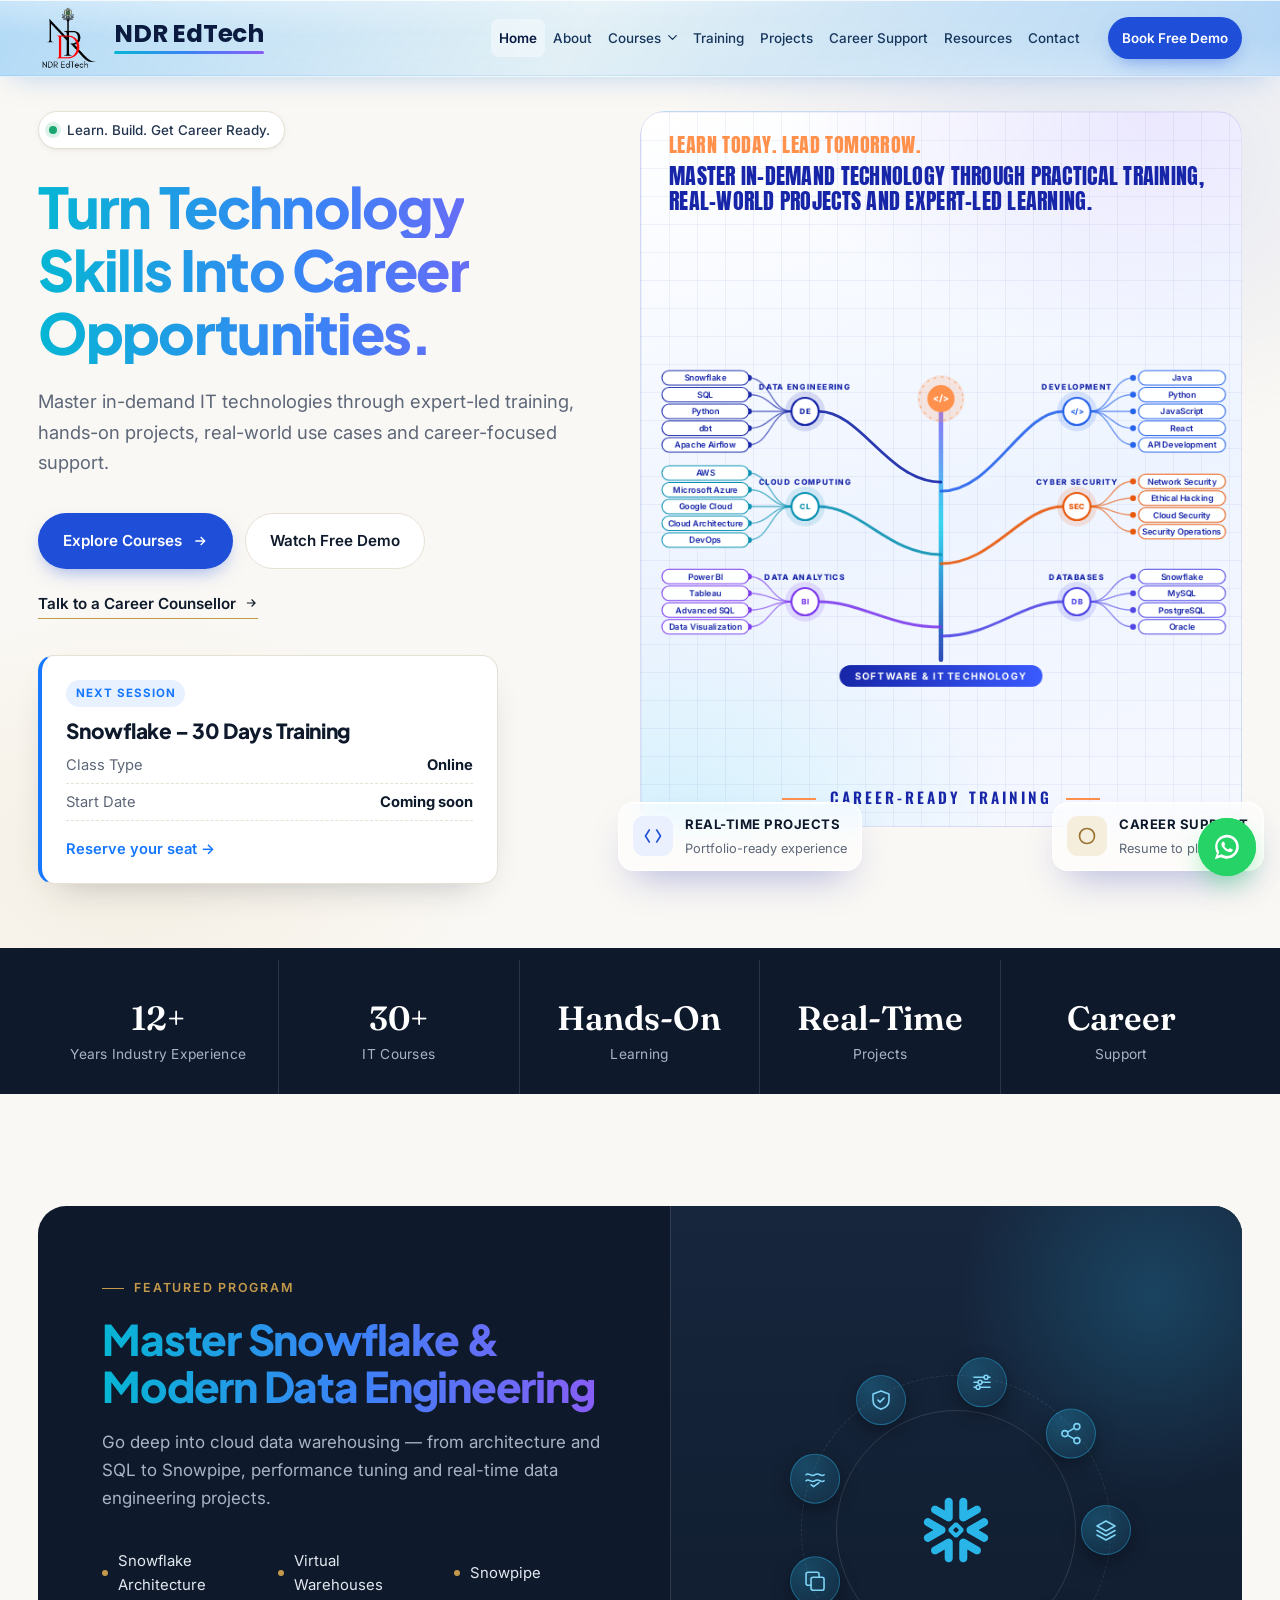
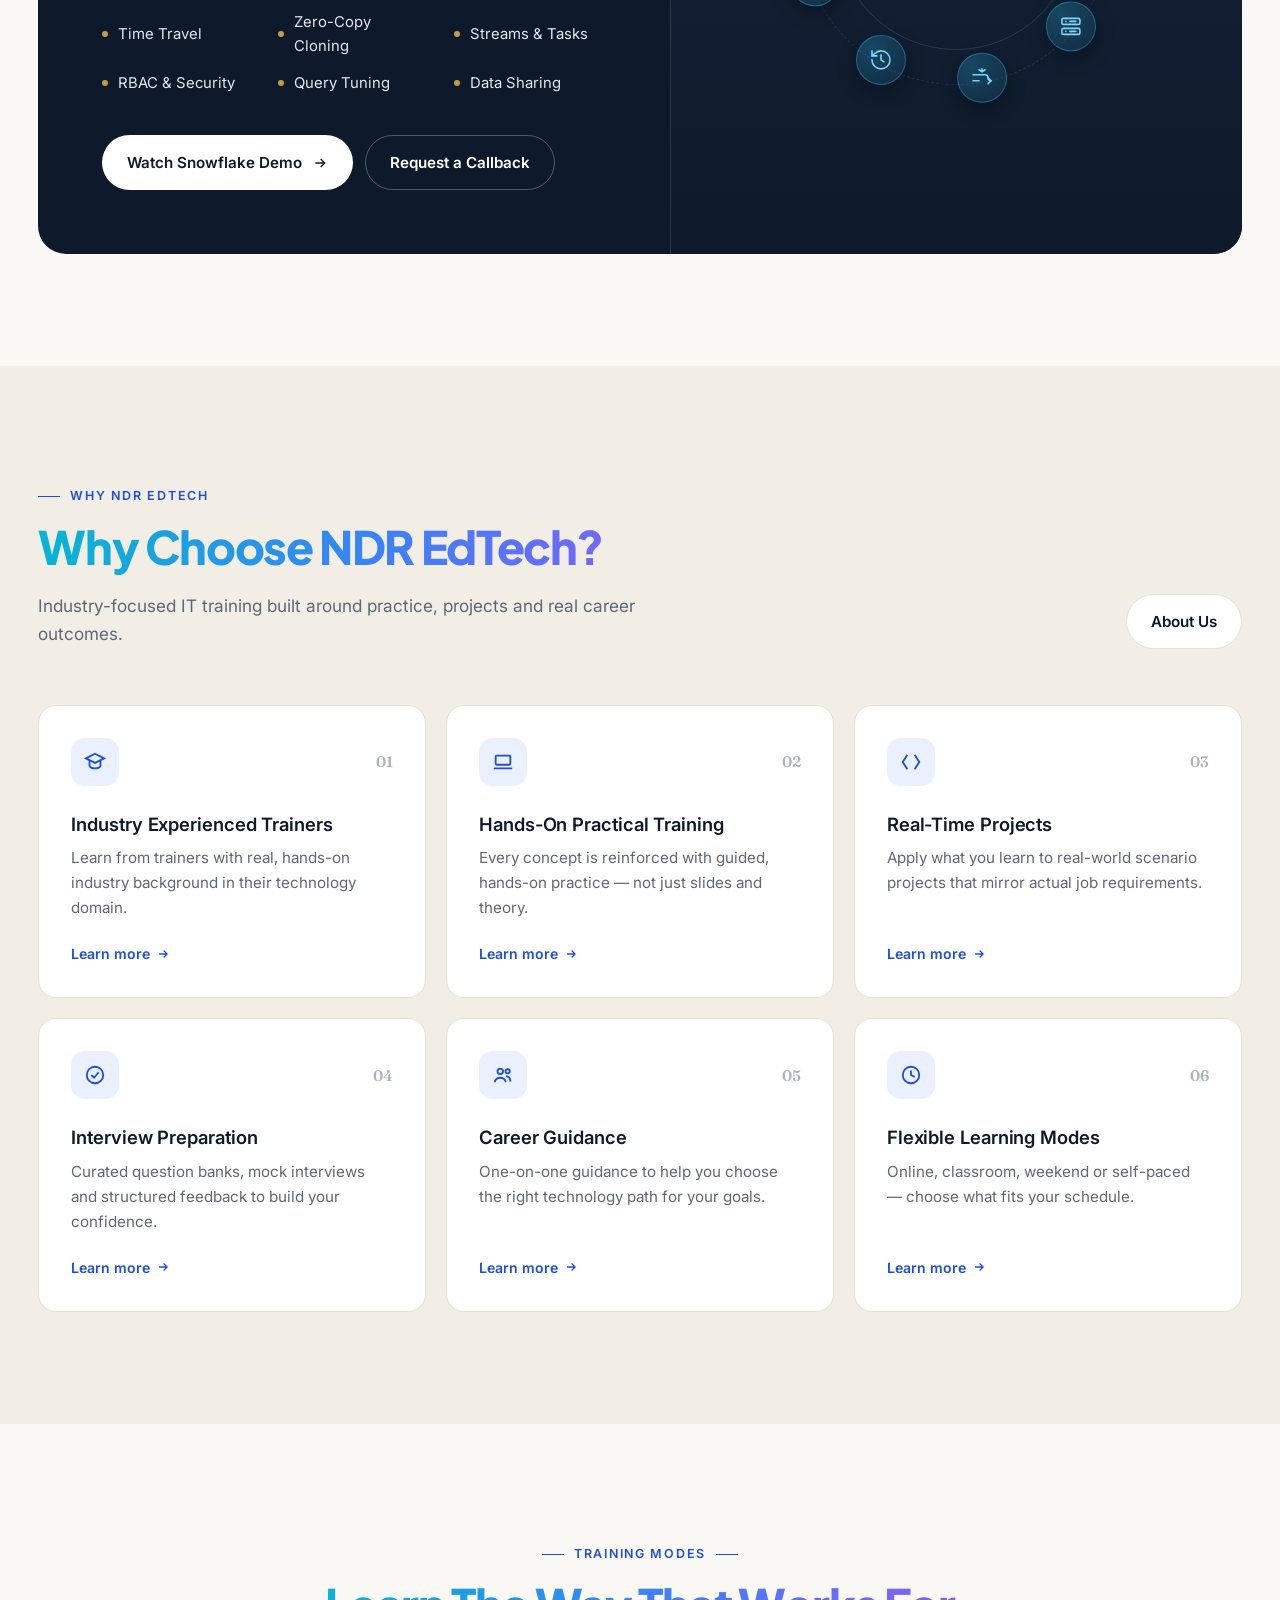
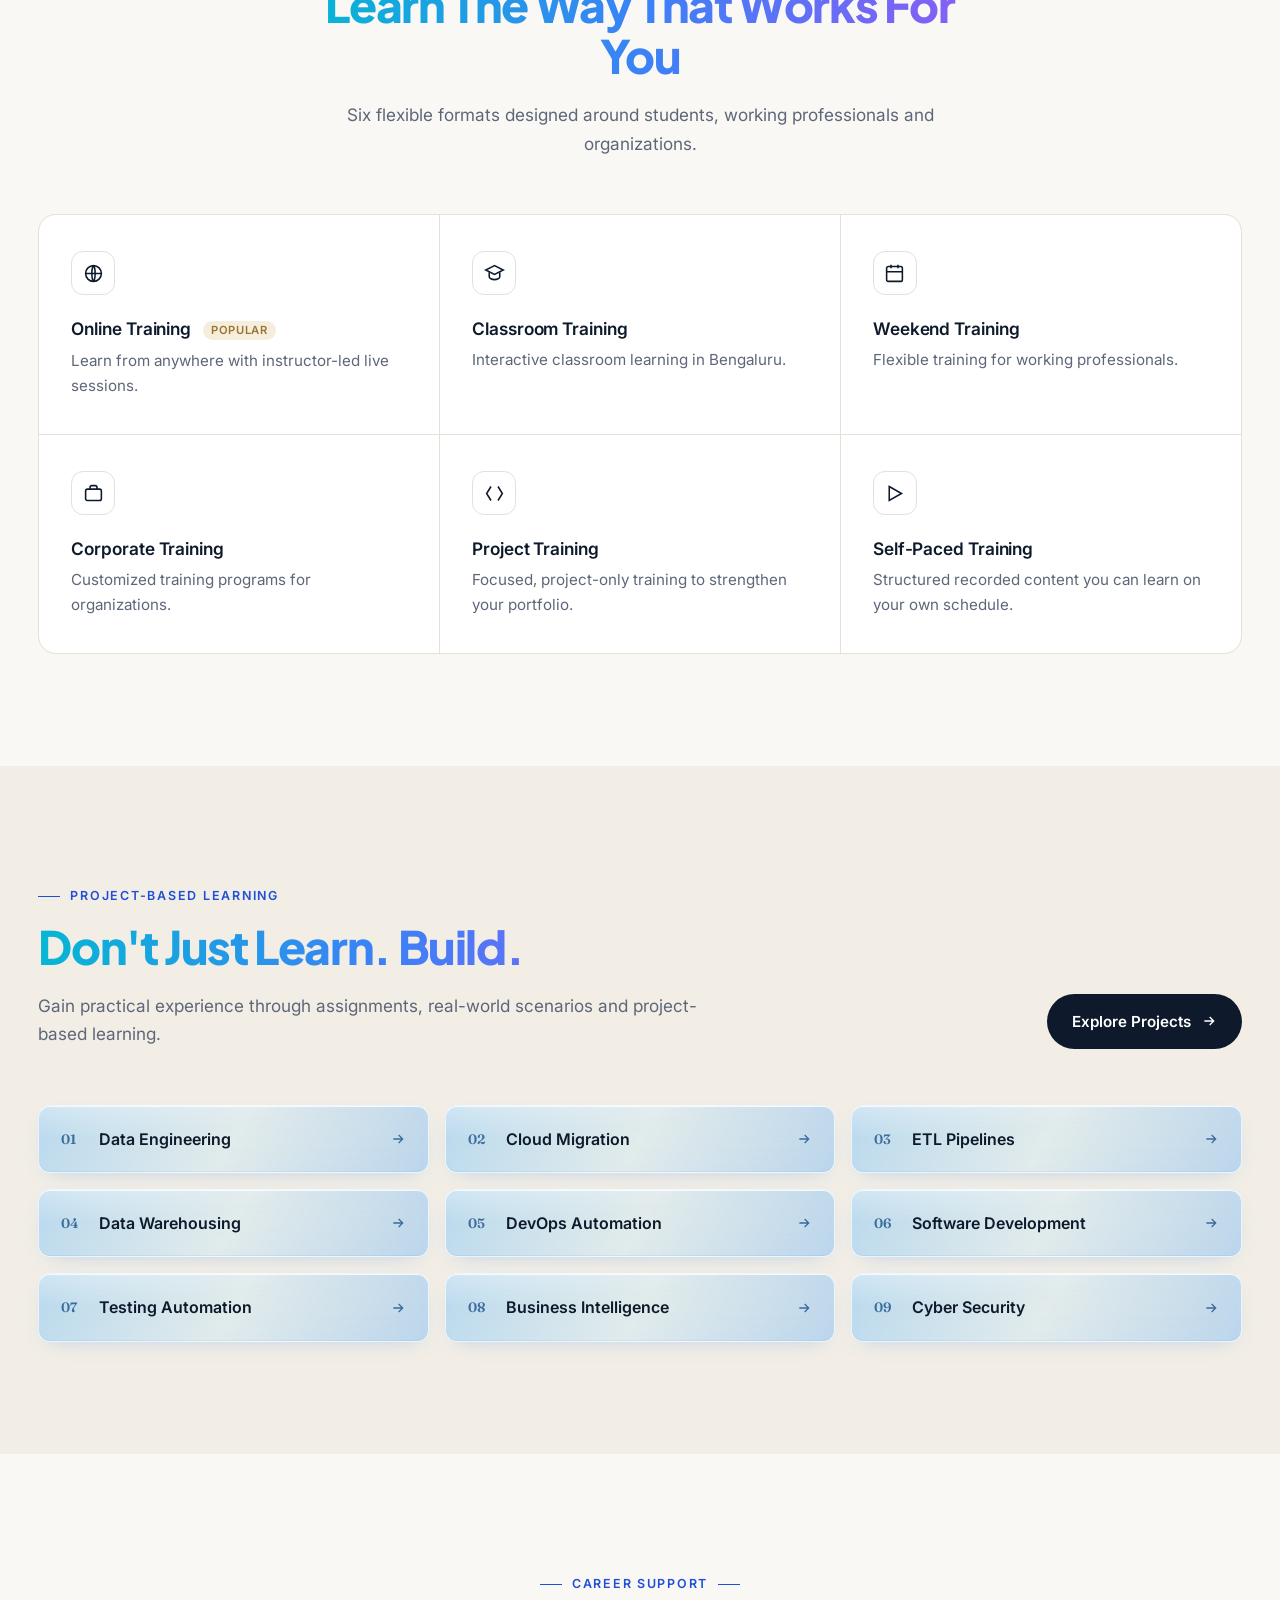
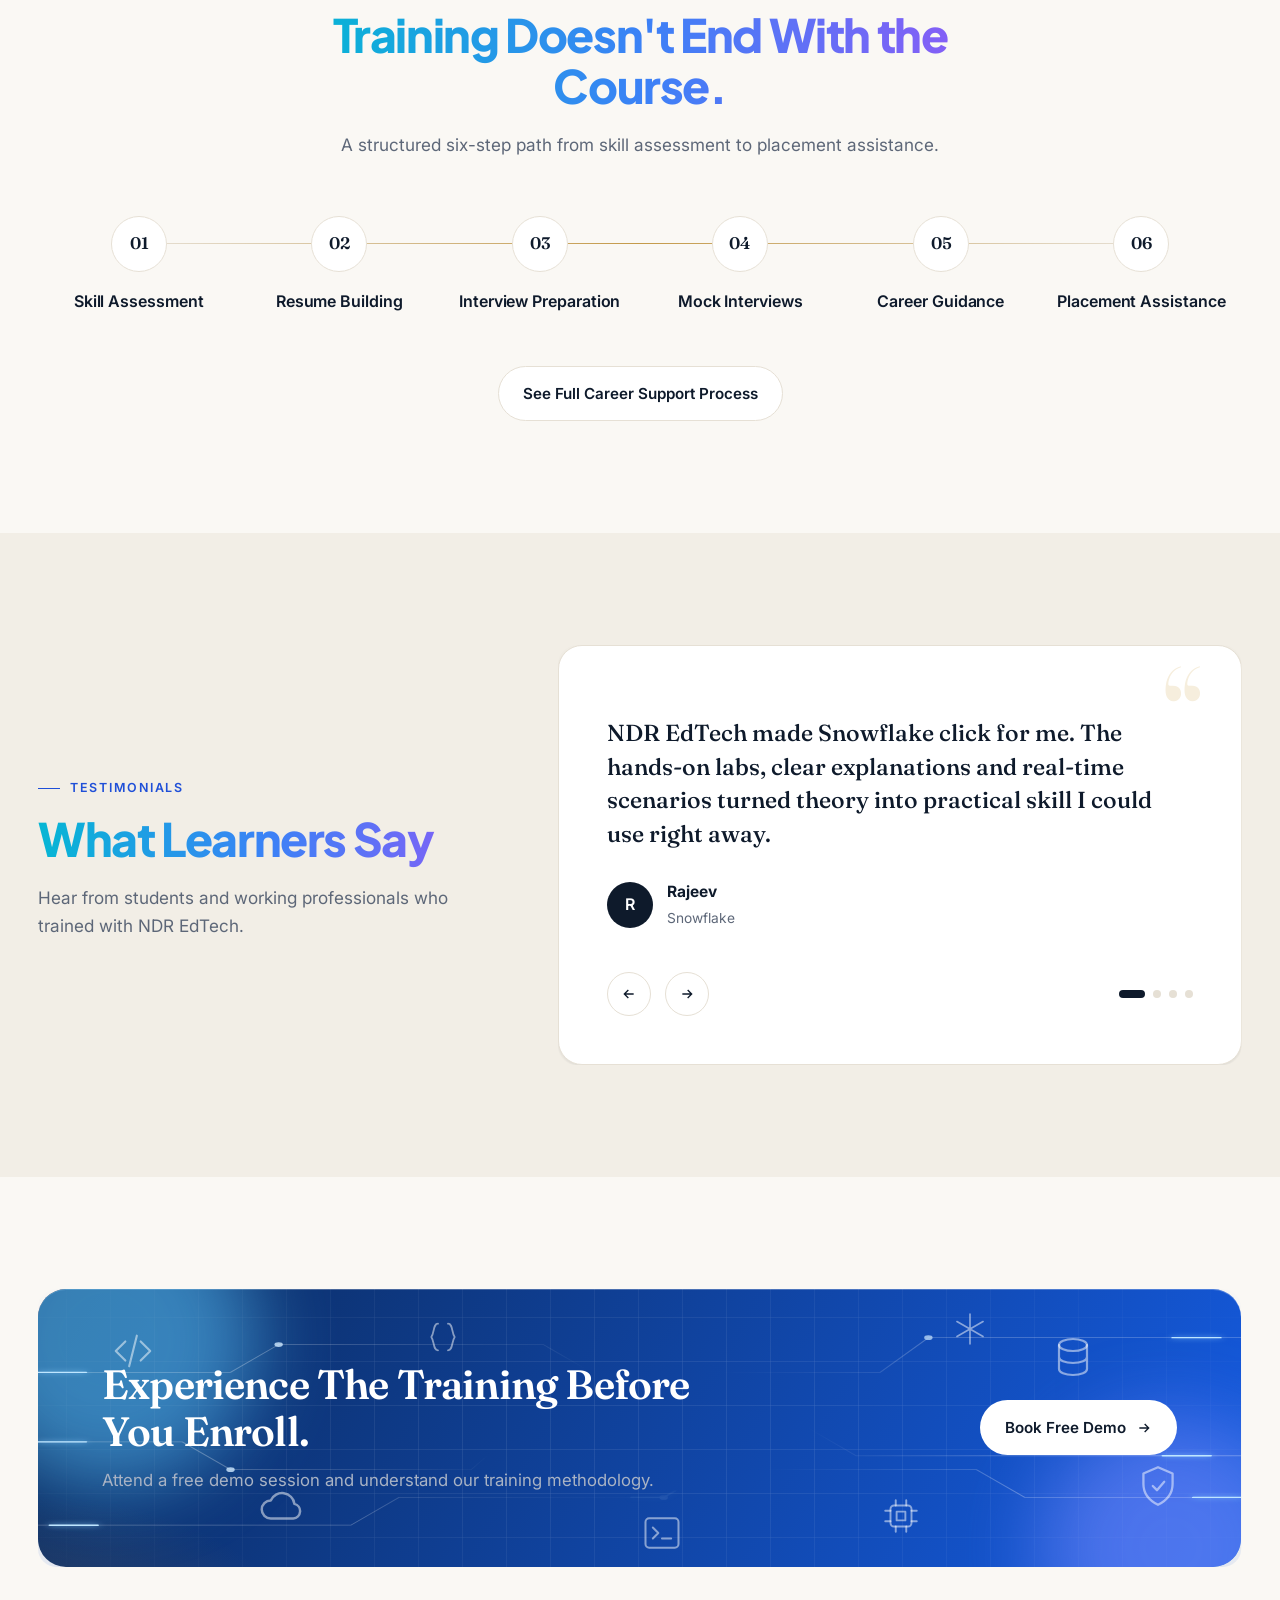
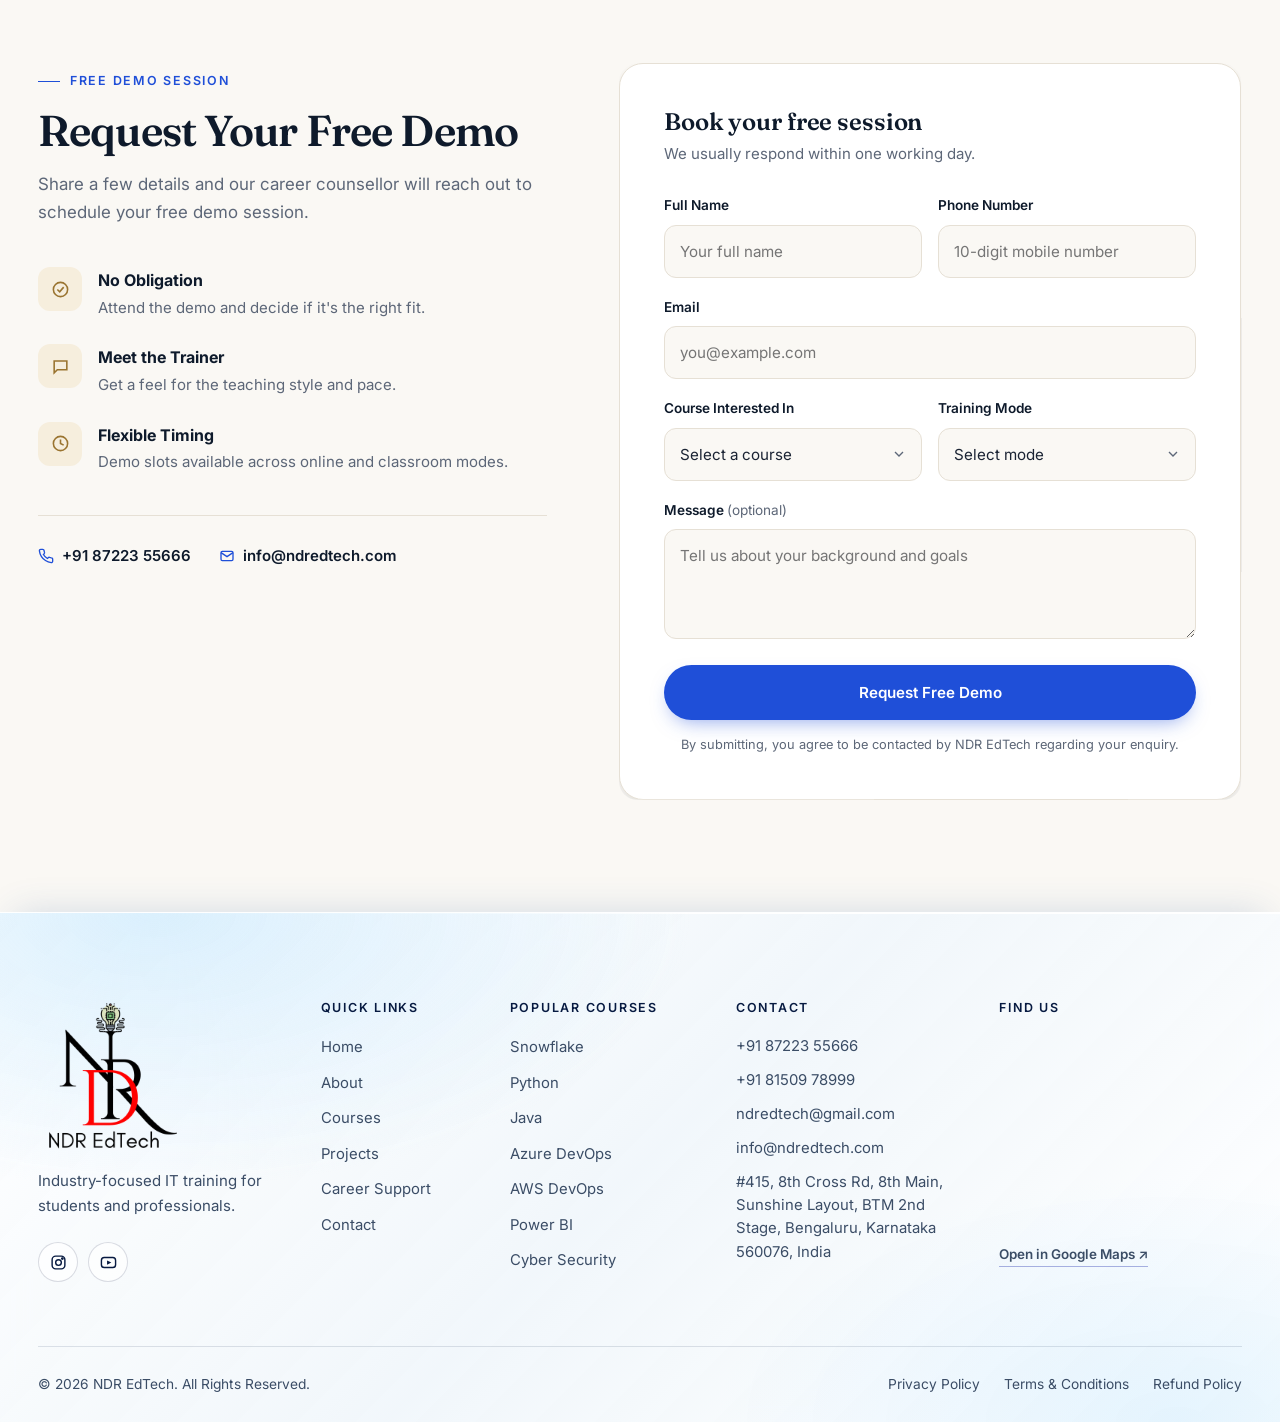
==== commit b31d975c: "Add WhatsApp chat enquiry widget, form-to-WhatsApp, hero session card, brand styling Co-Authored-By:" ====
--- a/index.html
+++ b/index.html
@@ -126,6 +126,14 @@
 .hero-cta-row{display:flex;flex-wrap:wrap;gap:12px;margin-top:36px}
 .hero-link{display:inline-flex;align-items:center;gap:8px;margin-top:22px;font-weight:600;font-size:.95rem;color:var(--ink);border-bottom:1.5px solid var(--gold);padding-bottom:2px}
 .hero-link:hover{color:var(--accent)}
+.next-session{margin-top:36px;max-width:460px;padding:22px 24px;background:#fff;border:1px solid var(--line);border-left:4px solid #1677FF;border-radius:16px;box-shadow:0 16px 36px -20px rgba(14,26,43,.3)}
+.next-session .ns-badge{display:inline-block;font-size:.72rem;font-weight:700;letter-spacing:.08em;text-transform:uppercase;color:#1677FF;background:#E8F1FF;padding:4px 10px;border-radius:20px}
+.next-session h3{font-family:"Plus Jakarta Sans","Inter",sans-serif;font-weight:800;font-size:1.3rem;color:var(--ink);margin:12px 0 10px;letter-spacing:-.02em}
+.next-session ul{list-style:none;padding:0;margin:0 0 14px;display:grid;gap:6px}
+.next-session li{display:flex;justify-content:space-between;gap:16px;font-size:.92rem;border-bottom:1px dashed var(--line);padding-bottom:6px}
+.next-session li span{color:var(--muted)}
+.next-session li b{color:var(--ink)}
+.next-session .ns-link{font-weight:600;font-size:.92rem;color:#1677FF}
 .hero-trust{display:flex;gap:0;margin-top:48px;padding-top:28px;border-top:1px solid var(--line)}
 .hero-trust div{padding-right:28px;margin-right:28px;border-right:1px solid var(--line)}
 .hero-trust div:last-child{border:0;margin:0;padding:0}
@@ -164,7 +172,7 @@
 .feature::after{content:"";position:absolute;right:-120px;top:-120px;width:420px;height:420px;border-radius:50%;background:radial-gradient(circle,rgba(41,181,232,.22),transparent 65%);pointer-events:none}
 .feature-body{padding:64px}
 .feature .eyebrow{color:var(--gold)}
-.feature h2{color:#fff;font-size:clamp(1.9rem,3.3vw,2.7rem);margin-top:16px}
+.feature h2{font-family:"Plus Jakarta Sans","Inter",sans-serif;font-weight:800;letter-spacing:-.03em;line-height:1.12;font-size:clamp(1.9rem,3.3vw,2.7rem);margin-top:16px;background:linear-gradient(90deg,#06b6d4 0%,#3b82f6 50%,#8b5cf6 100%);-webkit-background-clip:text;background-clip:text;color:transparent;-webkit-text-fill-color:transparent;padding-bottom:.08em}
 .feature .lead{color:var(--muted-light);font-size:1.06rem;margin-top:16px;max-width:560px}
 .topic-list{display:grid;grid-template-columns:repeat(3,1fr);gap:12px 24px;margin:36px 0 40px;padding:0;list-style:none}
 .topic-list li{display:flex;align-items:center;gap:10px;font-size:.93rem;color:#E3E8F0}
@@ -637,6 +645,8 @@
 <link rel="stylesheet" href="css/footer-glass.css?v=10">
 <link rel="stylesheet" href="css/cta-fx.css?v=4">
 <link rel="stylesheet" href="css/tech-tree.css?v=10">
+<link rel="stylesheet" href="css/chatbot.css">
+<link rel="stylesheet" href="css/brand.css">
 </head>
 <body>
 <script>
@@ -710,10 +720,14 @@
         </div>
         <a class="hero-link ha" style="--d:1.0s" href="contact.html">Talk to a Career Counsellor
           <svg width="14" height="14" viewBox="0 0 24 24" fill="none" stroke="currentColor" stroke-width="2"><path d="M5 12h14M13 6l6 6-6 6"/></svg></a>
-        <div class="hero-trust ha" style="--d:1.1s" data-stagger>
-          <div><b>12+</b><span>Years Experience</span></div>
-          <div><b>30+</b><span>IT Courses</span></div>
-          <div><b>Hands-On</b><span>Learning</span></div>
+        <div class="next-session ha" style="--d:1.1s">
+          <span class="ns-badge">Next Session</span>
+          <h3>Snowflake – 30 Days Training</h3>
+          <ul>
+            <li><span>Class Type</span><b>Online</b></li>
+            <li><span>Start Date</span><b>Coming soon</b></li><!-- EDIT: replace "Coming soon" with the batch start date -->
+          </ul>
+          <a class="ns-link" href="demo.html">Reserve your seat →</a>
         </div>
       </div>
       <div class="hero-visual">
@@ -1468,7 +1482,18 @@
       var valid = true, first = null;
       fields.forEach(function (f) { if (!check(f)) { valid = false; first = first || f; } });
       if (!valid) { first.focus(); return; }
-      /* TODO: send form data to your backend / email service here */
+      /* Send the enquiry to WhatsApp (opens in a new tab with the message pre-filled) */
+      var labels = { name: "Name", phone: "Phone", email: "Email", course: "Course", mode: "Training Mode", message: "Message" };
+      var lines = ["New Free Demo Request - NDR EdTech", ""];
+      Object.keys(labels).forEach(function (k) {
+        var el = form.querySelector('[name="' + k + '"]');
+        if (!el) return;
+        var v = el.tagName === "SELECT" ? (el.selectedOptions[0] ? el.selectedOptions[0].textContent : "") : el.value;
+        v = v.trim();
+        if (v) lines.push("*" + labels[k] + ":* " + v);
+      });
+      lines.push("", "(Sent from the NDR EdTech website)");
+      window.open("https://wa.me/918722355666?text=" + encodeURIComponent(lines.join("\n")), "_blank", "noopener");
       form.querySelector(".form-success").classList.add("show");
       form.reset();
     });
@@ -1514,5 +1539,6 @@
 <script src="js/footer-water.js?v=4" defer></script>
 <script src="js/cta-fx.js?v=2" defer></script>
 <script src="js/tech-tree.js?v=6" defer></script>
+<script src="js/chatbot.js" defer></script>
 </body>
 </html>
--- a/css/chatbot.css
+++ b/css/chatbot.css
@@ -0,0 +1,26 @@
+/* NDR EdTech — WhatsApp enquiry chat widget */
+.ndr-chat{position:fixed;right:24px;bottom:96px;z-index:120;width:360px;max-width:calc(100vw - 24px);height:520px;max-height:calc(100vh - 120px);display:flex;flex-direction:column;background:#fff;border-radius:18px;box-shadow:0 24px 60px -12px rgba(7,26,65,.45);overflow:hidden;font-family:inherit;opacity:0;transform:translateY(16px) scale(.97);pointer-events:none;visibility:hidden;transition:opacity .25s,transform .25s,visibility .25s}
+.ndr-chat.open{opacity:1;transform:none;pointer-events:auto;visibility:visible}
+.ndr-chat-head{display:flex;align-items:center;gap:10px;padding:14px 16px;background:linear-gradient(120deg,#075E54,#25D366);color:#fff}
+.ndr-chat-head .av{width:38px;height:38px;border-radius:50%;background:rgba(255,255,255,.2);display:grid;place-items:center;font-weight:700}
+.ndr-chat-head .tt{flex:1;line-height:1.25}
+.ndr-chat-head .tt b{display:block;font-size:15px}
+.ndr-chat-head .tt span{font-size:12px;opacity:.9}
+.ndr-chat-head button{background:none;border:0;color:#fff;font-size:26px;line-height:1;cursor:pointer;padding:4px 8px}
+.ndr-chat-body{flex:1;overflow-y:auto;padding:14px;background:#ECE5DD;display:flex;flex-direction:column;gap:8px}
+.ndr-msg{max-width:84%;padding:9px 12px;border-radius:12px;font-size:14px;line-height:1.4;box-shadow:0 1px 1px rgba(0,0,0,.08);white-space:pre-wrap;word-wrap:break-word;animation:ndrIn .25s ease}
+.ndr-msg.bot{background:#fff;color:#1b2430;align-self:flex-start;border-top-left-radius:3px}
+.ndr-msg.user{background:#DCF8C6;color:#1b2430;align-self:flex-end;border-top-right-radius:3px}
+.ndr-msg.err{background:#FDECEA;color:#B3261E}
+@keyframes ndrIn{from{opacity:0;transform:translateY(6px)}to{opacity:1;transform:none}}
+.ndr-chips{display:flex;flex-wrap:wrap;gap:6px;align-self:flex-start;max-width:100%}
+.ndr-chips button{border:1px solid #25D366;background:#fff;color:#128C4A;border-radius:16px;padding:6px 12px;font-size:13px;cursor:pointer;font-family:inherit}
+.ndr-chips button:hover{background:#25D366;color:#fff}
+.ndr-chat-foot{display:flex;gap:8px;padding:10px;background:#F0F0F0;border-top:1px solid #ddd}
+.ndr-chat-foot input,.ndr-chat-foot select{flex:1;min-width:0;border:1px solid #d7d7d7;border-radius:20px;padding:10px 14px;font-size:14px;font-family:inherit;background:#fff;outline:none}
+.ndr-chat-foot input:focus,.ndr-chat-foot select:focus{border-color:#25D366}
+.ndr-chat-foot button{border:0;background:#25D366;color:#fff;border-radius:50%;width:42px;height:42px;cursor:pointer;font-size:18px;flex:none}
+.ndr-chat-foot[hidden]{display:none}
+.ndr-send-wa{align-self:flex-start;display:inline-block;background:#25D366;color:#fff!important;text-decoration:none;font-weight:600;padding:10px 16px;border-radius:22px;font-size:14px}
+@media(max-width:768px){.ndr-chat{right:8px;bottom:78px;height:calc(100vh - 100px)}}
+@media(prefers-reduced-motion:reduce){.ndr-chat,.ndr-msg{transition:none;animation:none}}
--- a/css/brand.css
+++ b/css/brand.css
@@ -0,0 +1,24 @@
+@import url("https://fonts.googleapis.com/css2?family=Poppins:wght@700&display=swap");
+@font-face{font-family:"Voklea";src:url("../assets/voklea-personal-use.regular.ttf") format("truetype");font-weight:400;font-style:normal;font-display:swap}
+/* Larger logo + premium wordmark (loaded last so it wins) */
+.site-header .brand,.brand{gap:14px}
+.site-header .brand img,.brand img{height:62px!important;width:auto!important;max-width:none}
+.site-header.scrolled .brand img{height:50px!important;width:auto!important}
+.site-header .brand span:not(.brand-mark),.brand>span:last-child{font-family:"Poppins","Inter",sans-serif;font-weight:700;font-size:1.55rem;letter-spacing:-.01em;line-height:1;
+  color:#000!important;-webkit-text-fill-color:#000;text-shadow:none}
+.footer-brand img{height:56px!important;width:auto!important}
+.footer-brand span{font-family:"Poppins","Inter",sans-serif;font-weight:700;font-size:1.5rem;letter-spacing:-.01em;color:#fff}
+@media(max-width:1240px){.site-header .brand img,.brand img{height:50px!important}.site-header .brand span:not(.brand-mark),.brand>span:last-child{font-size:1.35rem}}
+@media(max-width:480px){.site-header .brand img,.brand img{height:42px!important}.site-header .brand span:not(.brand-mark),.brand>span:last-child{font-size:1.15rem}}
+
+/* Animated line under the wordmark */
+.site-header .brand span:not(.brand-mark){position:relative;padding-bottom:7px;display:inline-block;color:transparent!important;-webkit-text-fill-color:transparent;
+  background:linear-gradient(100deg,#0B1B3F 38%,#3b82f6 50%,#8b5cf6 56%,#0B1B3F 68%) 0 0/260% 100%;-webkit-background-clip:text;background-clip:text;
+  animation:brandReveal 1s cubic-bezier(.22,1,.36,1) .1s both,brandShine 4.5s ease-in-out 1.4s infinite}
+.site-header .brand span:not(.brand-mark)::after{content:"";position:absolute;left:0;bottom:0;height:3px;width:100%;border-radius:3px;background:linear-gradient(90deg,#06b6d4,#3b82f6,#8b5cf6);transform:scaleX(0);transform-origin:left;animation:brandLine 1.2s cubic-bezier(.22,1,.36,1) .4s forwards}
+.site-header .brand:hover span:not(.brand-mark)::after{animation:none;transform:scaleX(1);transition:transform .5s cubic-bezier(.22,1,.36,1)}
+@keyframes brandLine{from{transform:scaleX(0)}to{transform:scaleX(1)}}
+@media(prefers-reduced-motion:reduce){.site-header .brand span:not(.brand-mark)::after{animation:none;transform:scaleX(1)}}
+@keyframes brandReveal{from{clip-path:inset(0 100% 0 0);opacity:0;transform:translateX(-12px)}to{clip-path:inset(0 0 0 0);opacity:1;transform:none}}
+@keyframes brandShine{0%{background-position:100% 0}60%,100%{background-position:-60% 0}}
+@media(prefers-reduced-motion:reduce){.site-header .brand span:not(.brand-mark){animation:none;color:#0B1B3F!important;-webkit-text-fill-color:#0B1B3F;background:none}}
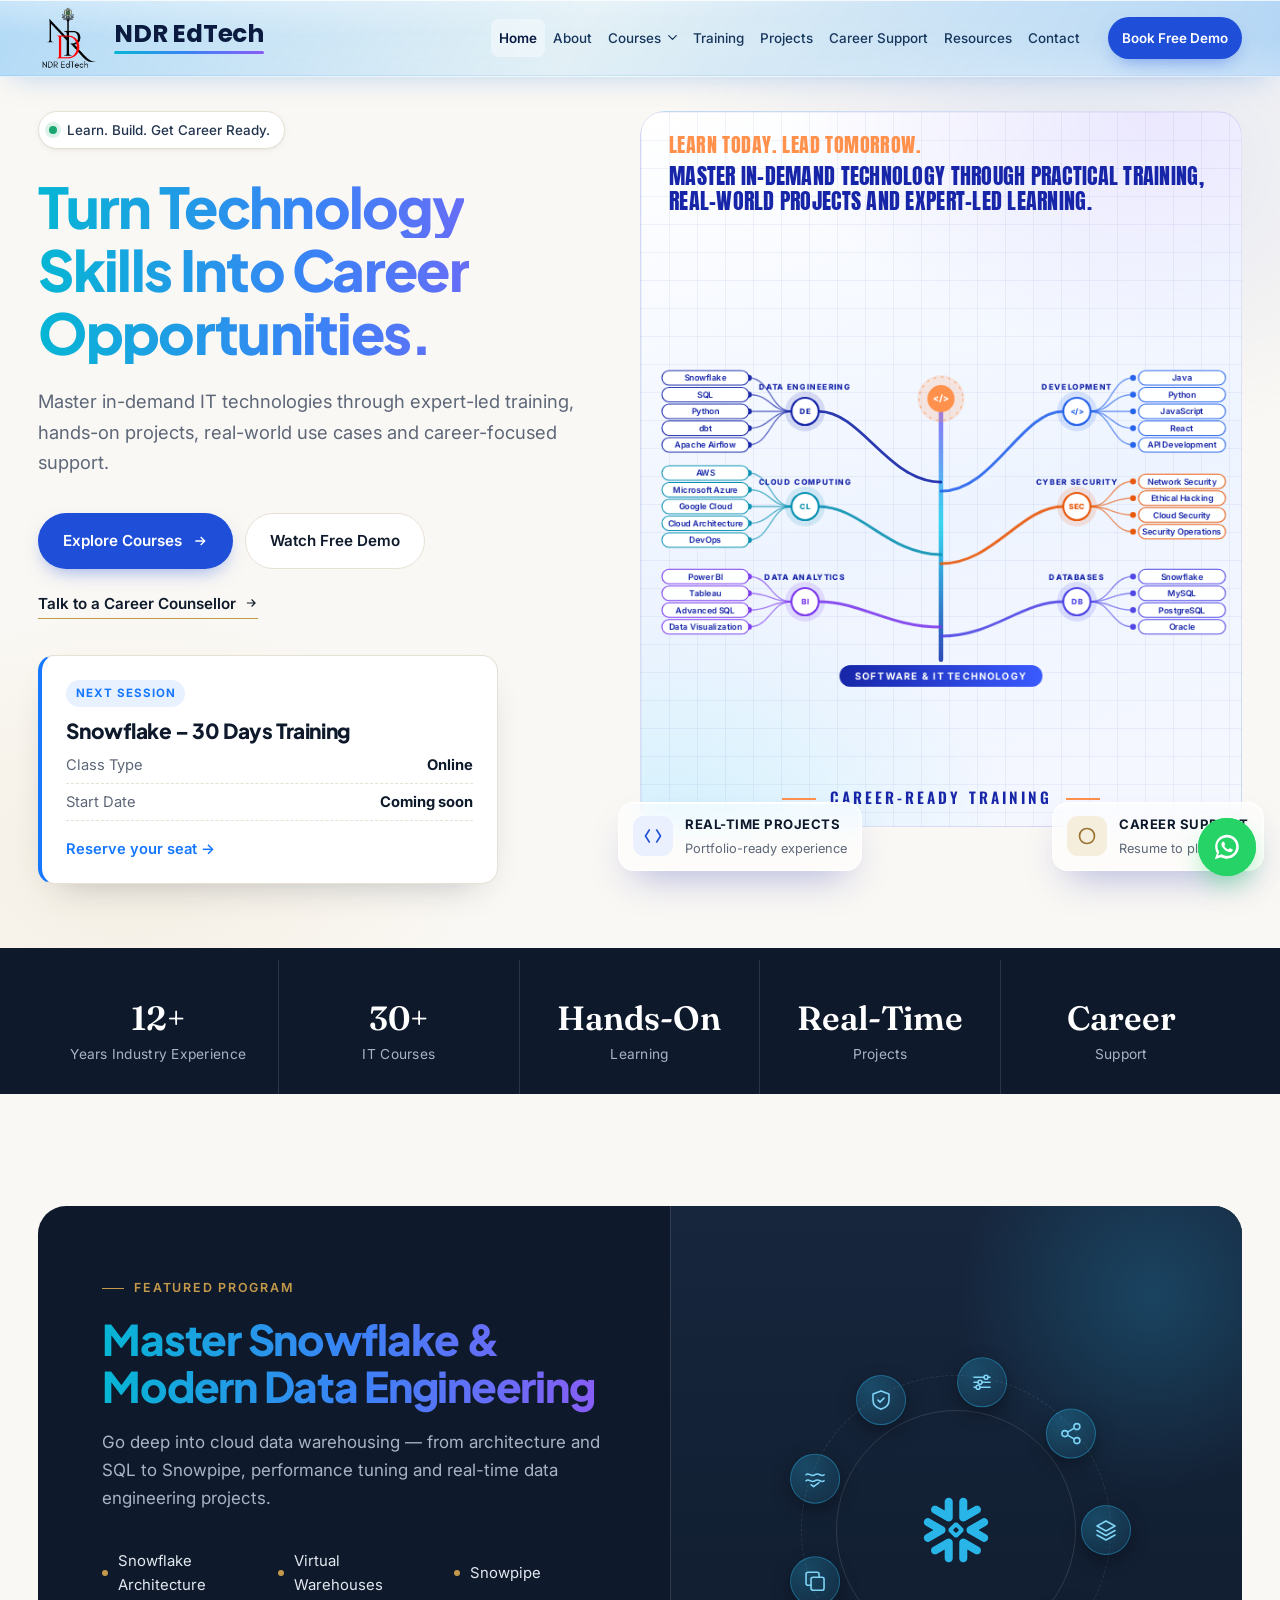
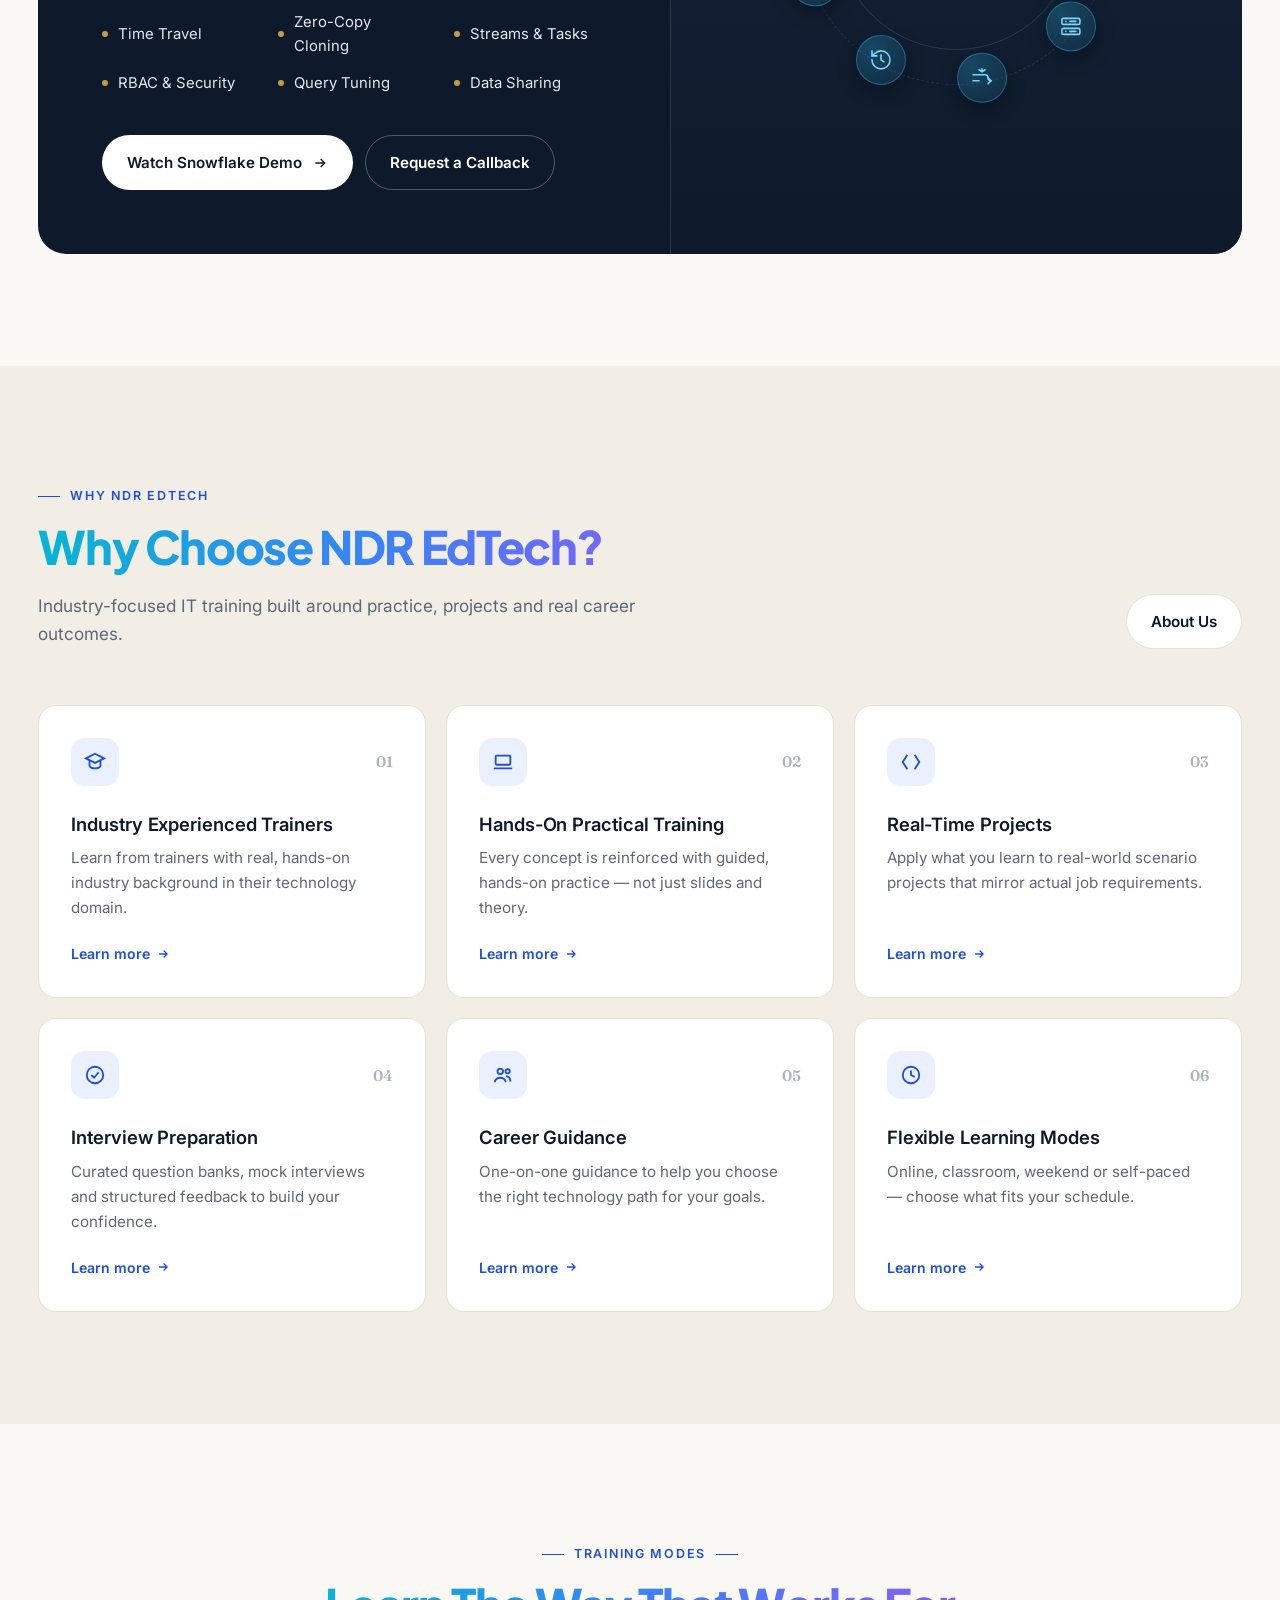
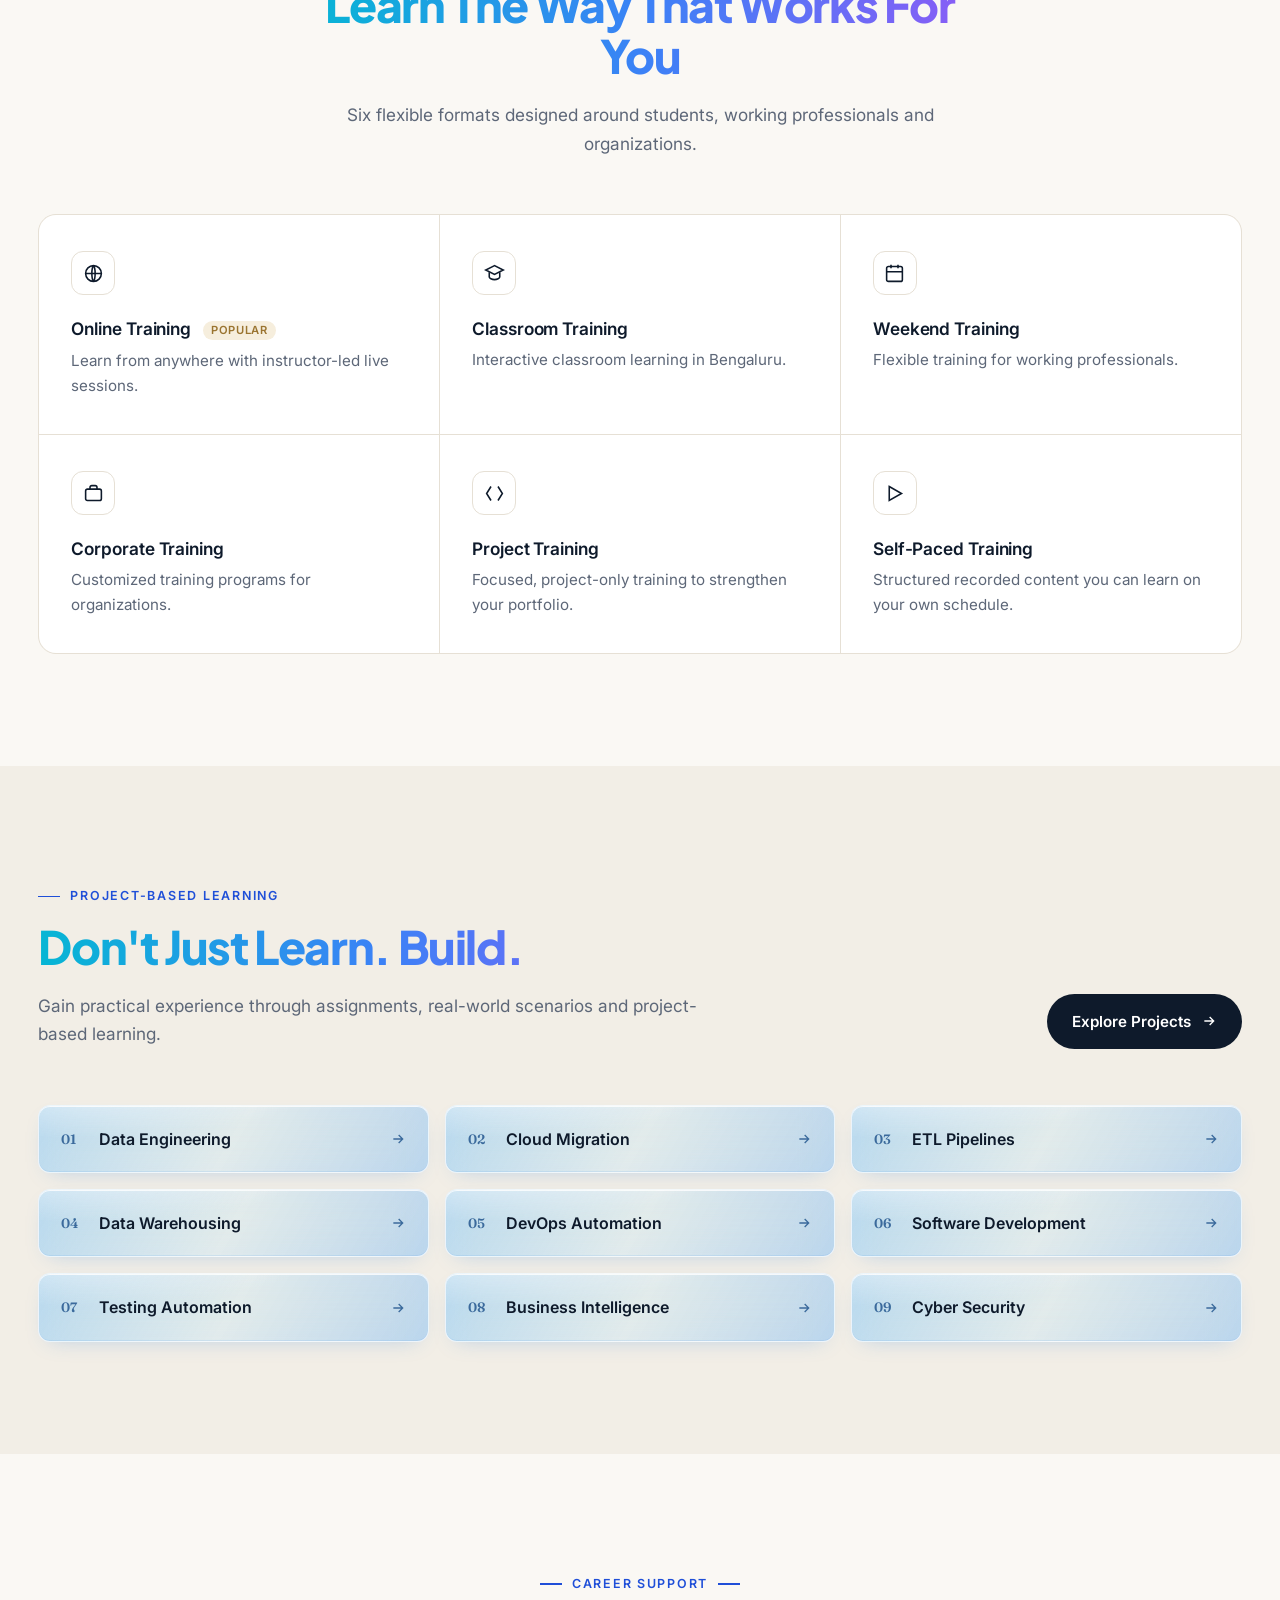
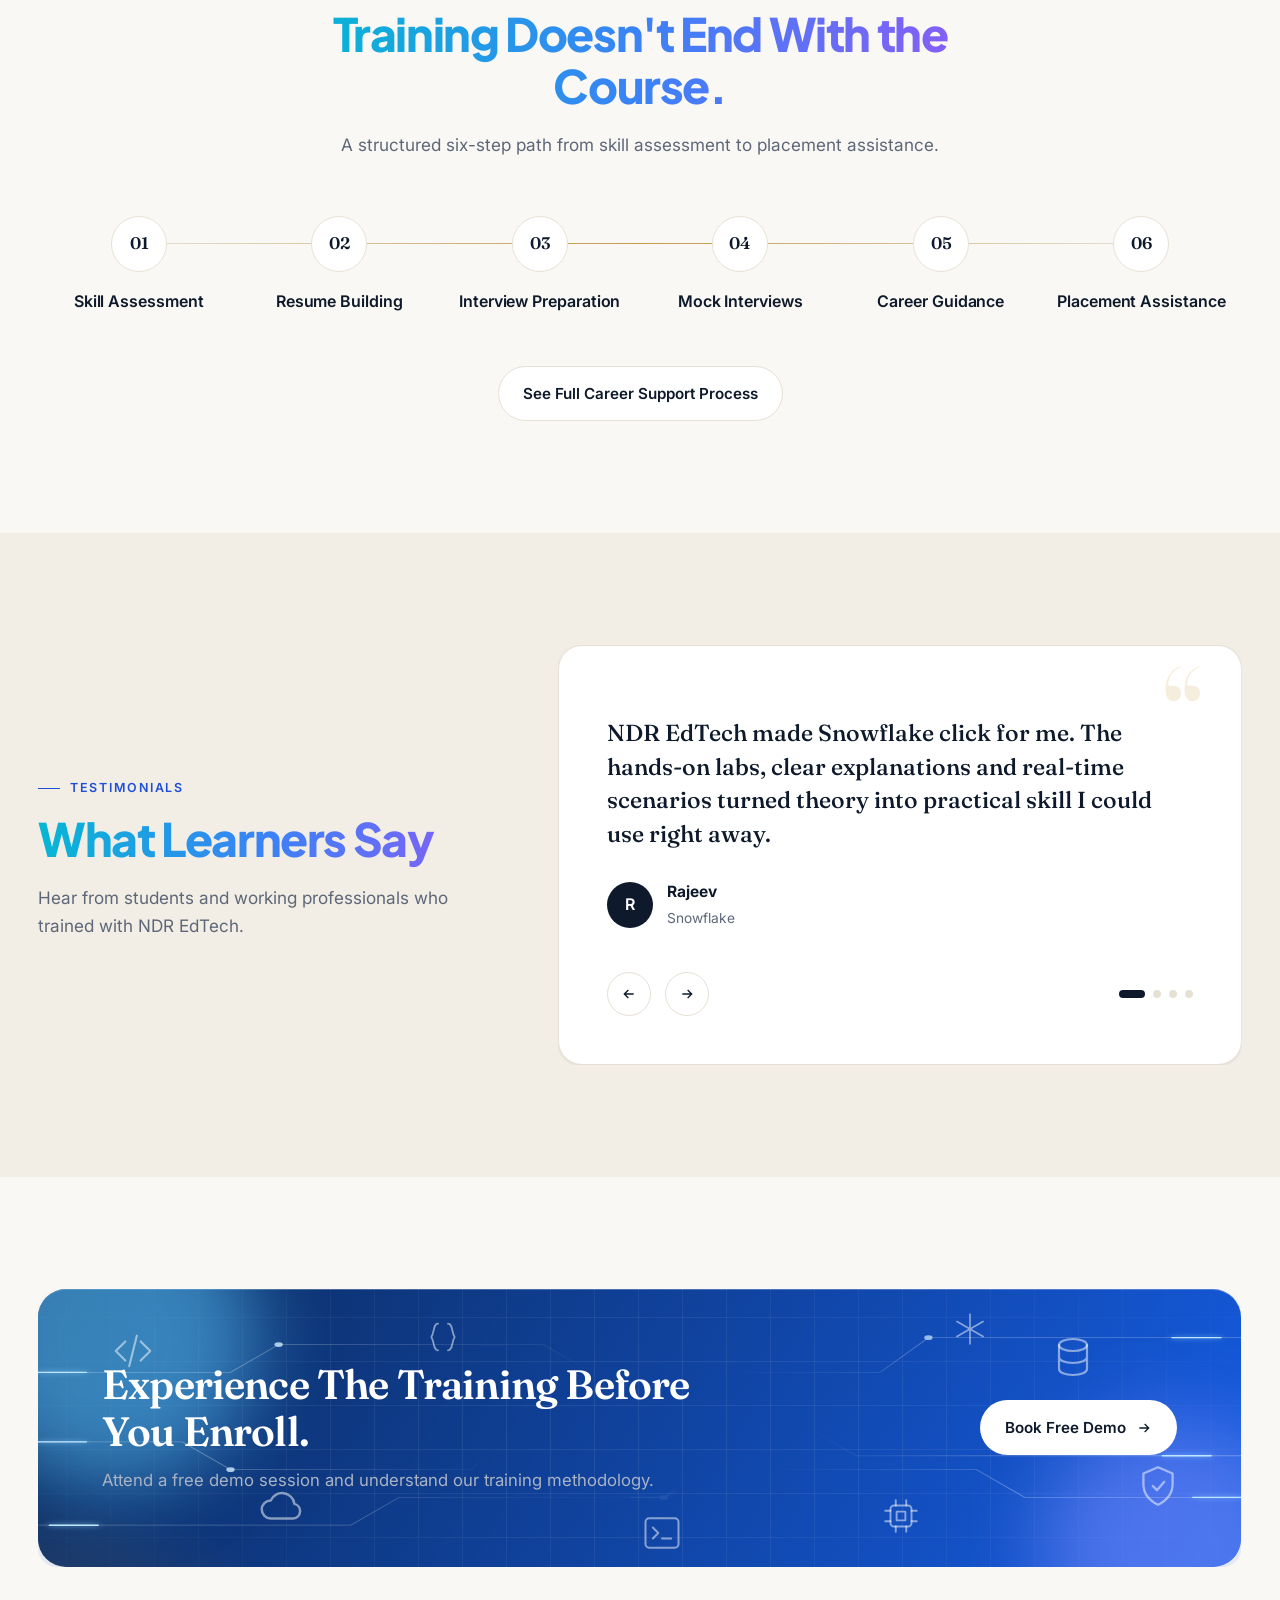
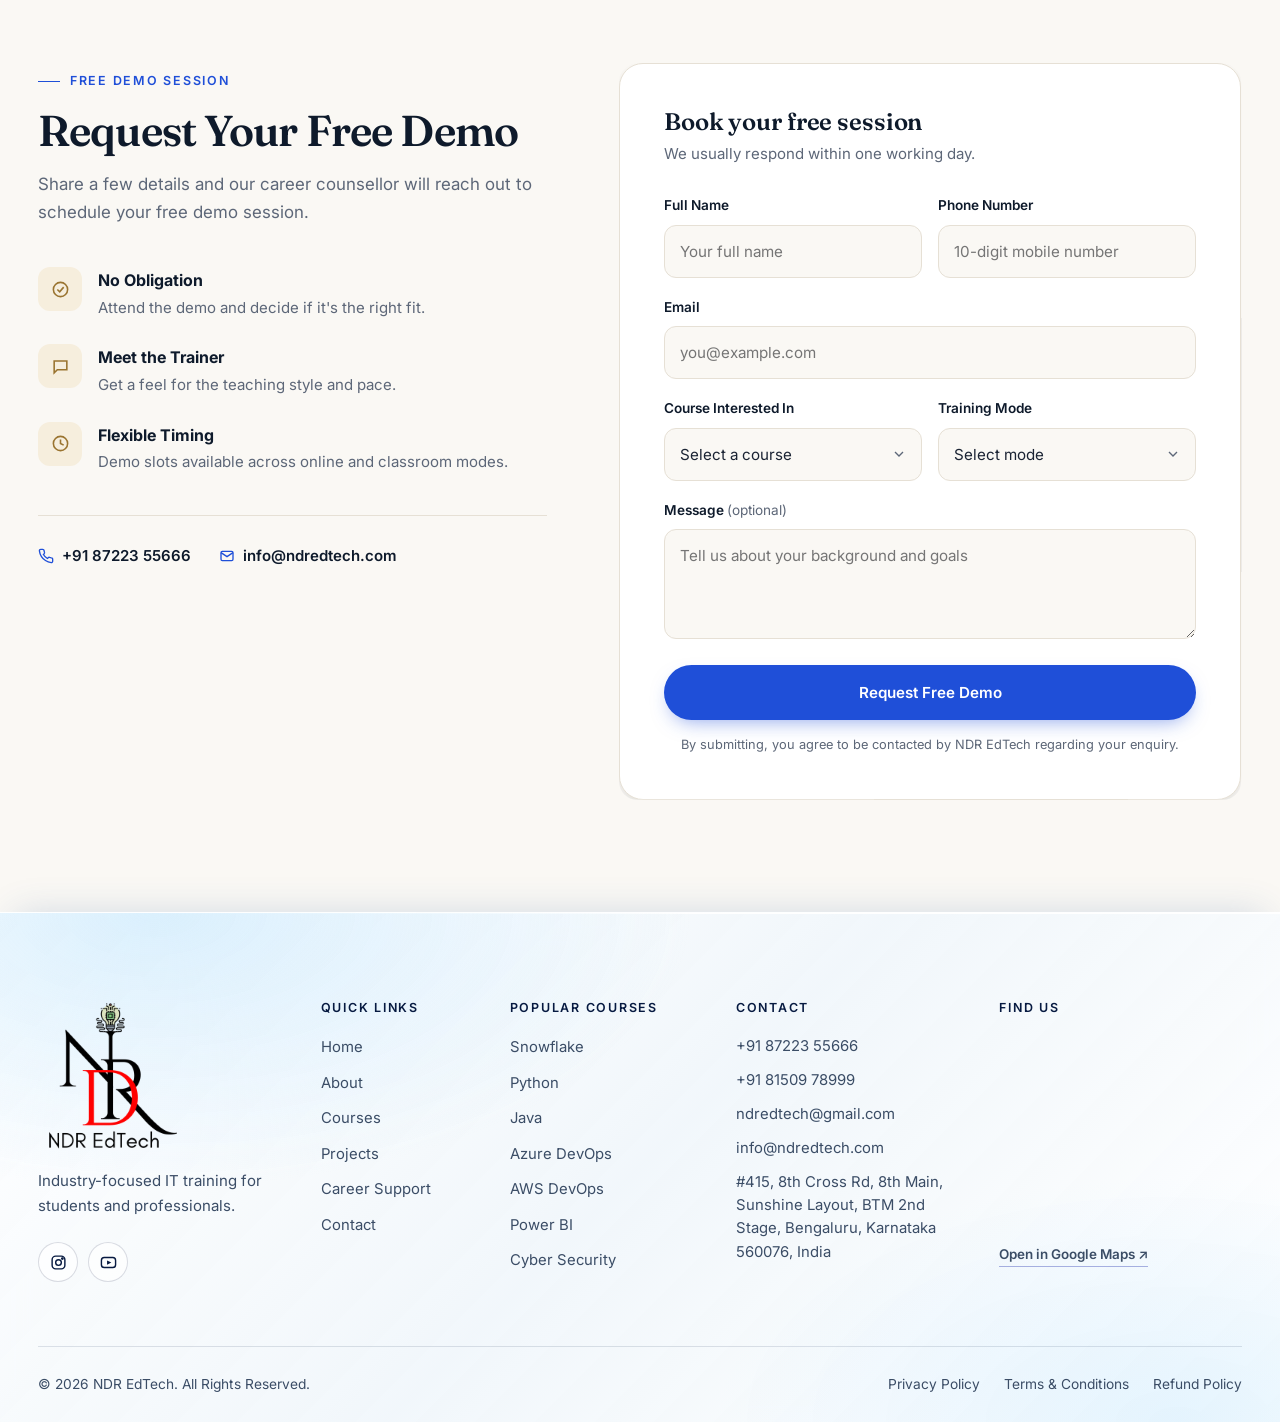
==== commit fd544da5: "Fix Next Session card width on mobile Co-Authored-By: Claude Sonnet 5.5 <noreply@anthropic.com>" ====
--- a/index.html
+++ b/index.html
@@ -126,7 +126,7 @@
 .hero-cta-row{display:flex;flex-wrap:wrap;gap:12px;margin-top:36px}
 .hero-link{display:inline-flex;align-items:center;gap:8px;margin-top:22px;font-weight:600;font-size:.95rem;color:var(--ink);border-bottom:1.5px solid var(--gold);padding-bottom:2px}
 .hero-link:hover{color:var(--accent)}
-.next-session{margin-top:36px;max-width:460px;padding:22px 24px;background:#fff;border:1px solid var(--line);border-left:4px solid #1677FF;border-radius:16px;box-shadow:0 16px 36px -20px rgba(14,26,43,.3)}
+.next-session{margin-top:36px;max-width:460px;width:100%;box-sizing:border-box;padding:22px 24px;background:#fff;border:1px solid var(--line);border-left:4px solid #1677FF;border-radius:16px;box-shadow:0 16px 36px -20px rgba(14,26,43,.3)}
 .next-session .ns-badge{display:inline-block;font-size:.72rem;font-weight:700;letter-spacing:.08em;text-transform:uppercase;color:#1677FF;background:#E8F1FF;padding:4px 10px;border-radius:20px}
 .next-session h3{font-family:"Plus Jakarta Sans","Inter",sans-serif;font-weight:800;font-size:1.3rem;color:var(--ink);margin:12px 0 10px;letter-spacing:-.02em}
 .next-session ul{list-style:none;padding:0;margin:0 0 14px;display:grid;gap:6px}
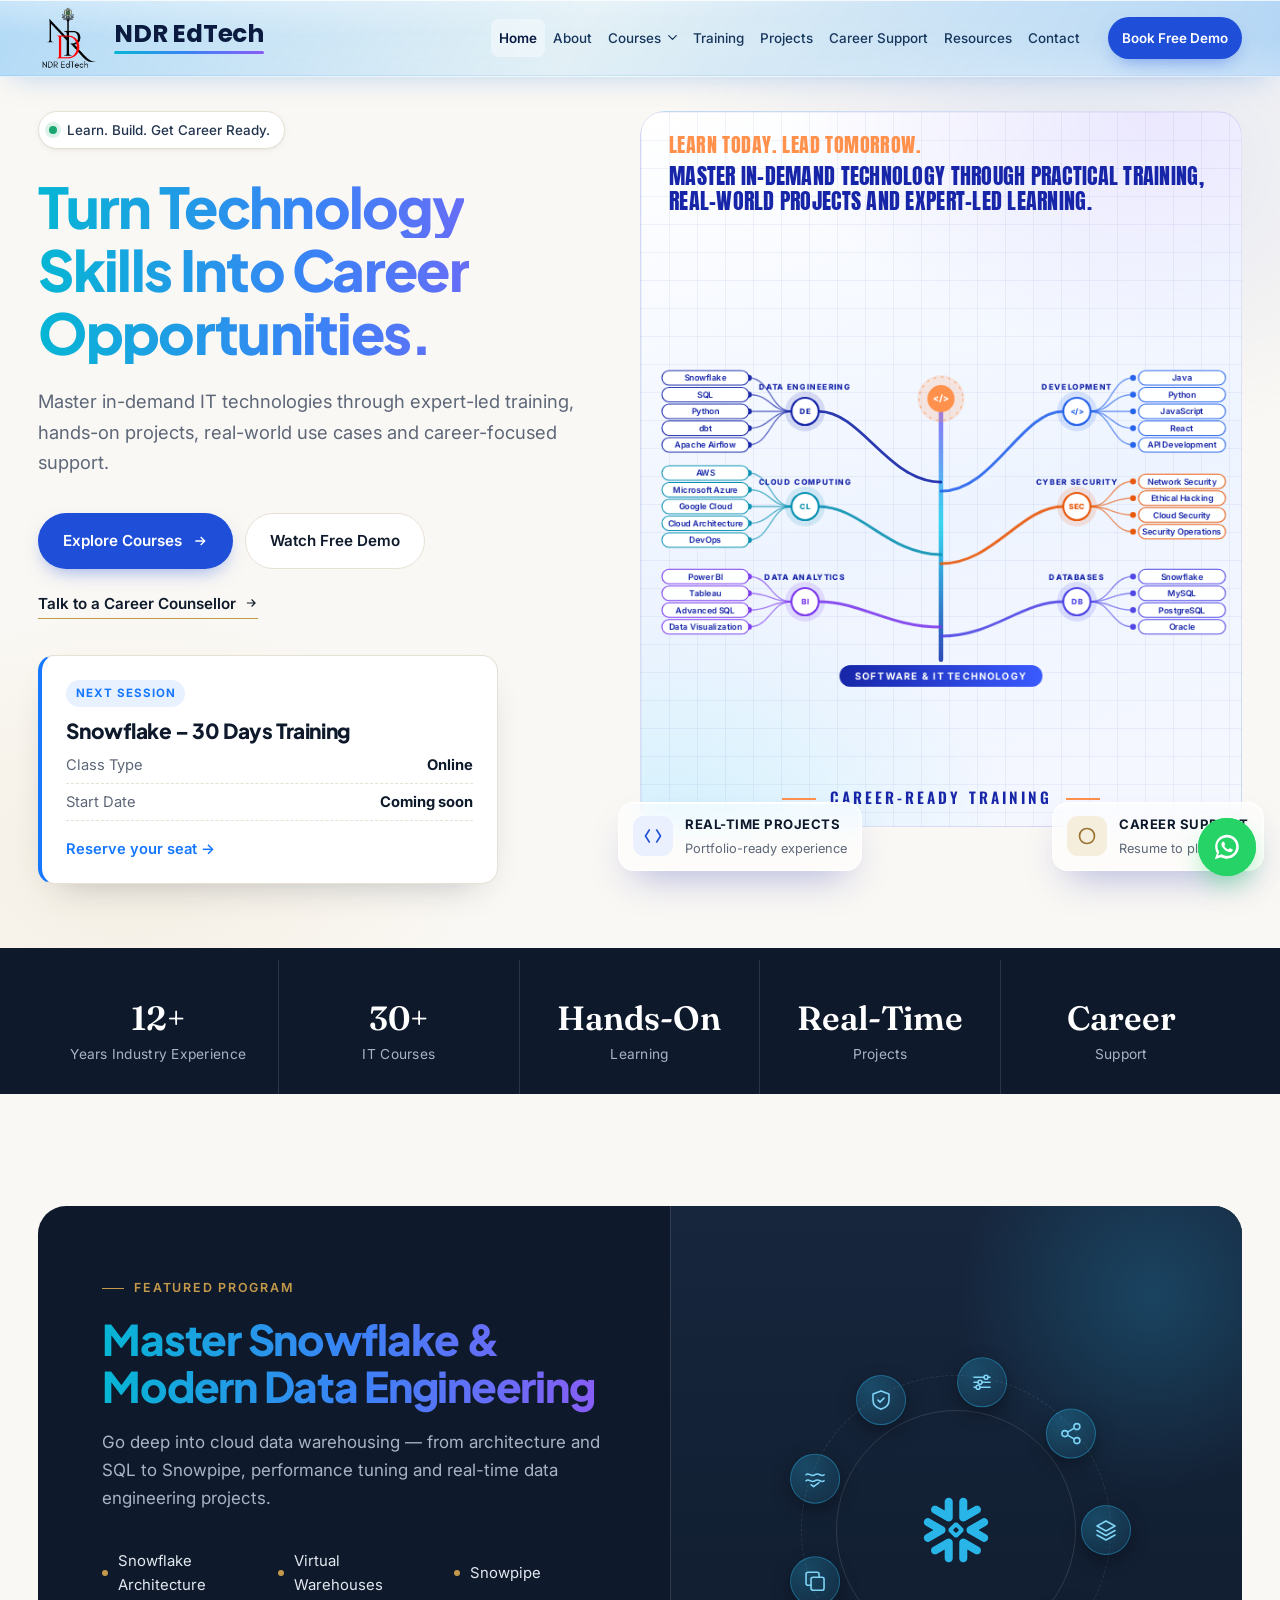
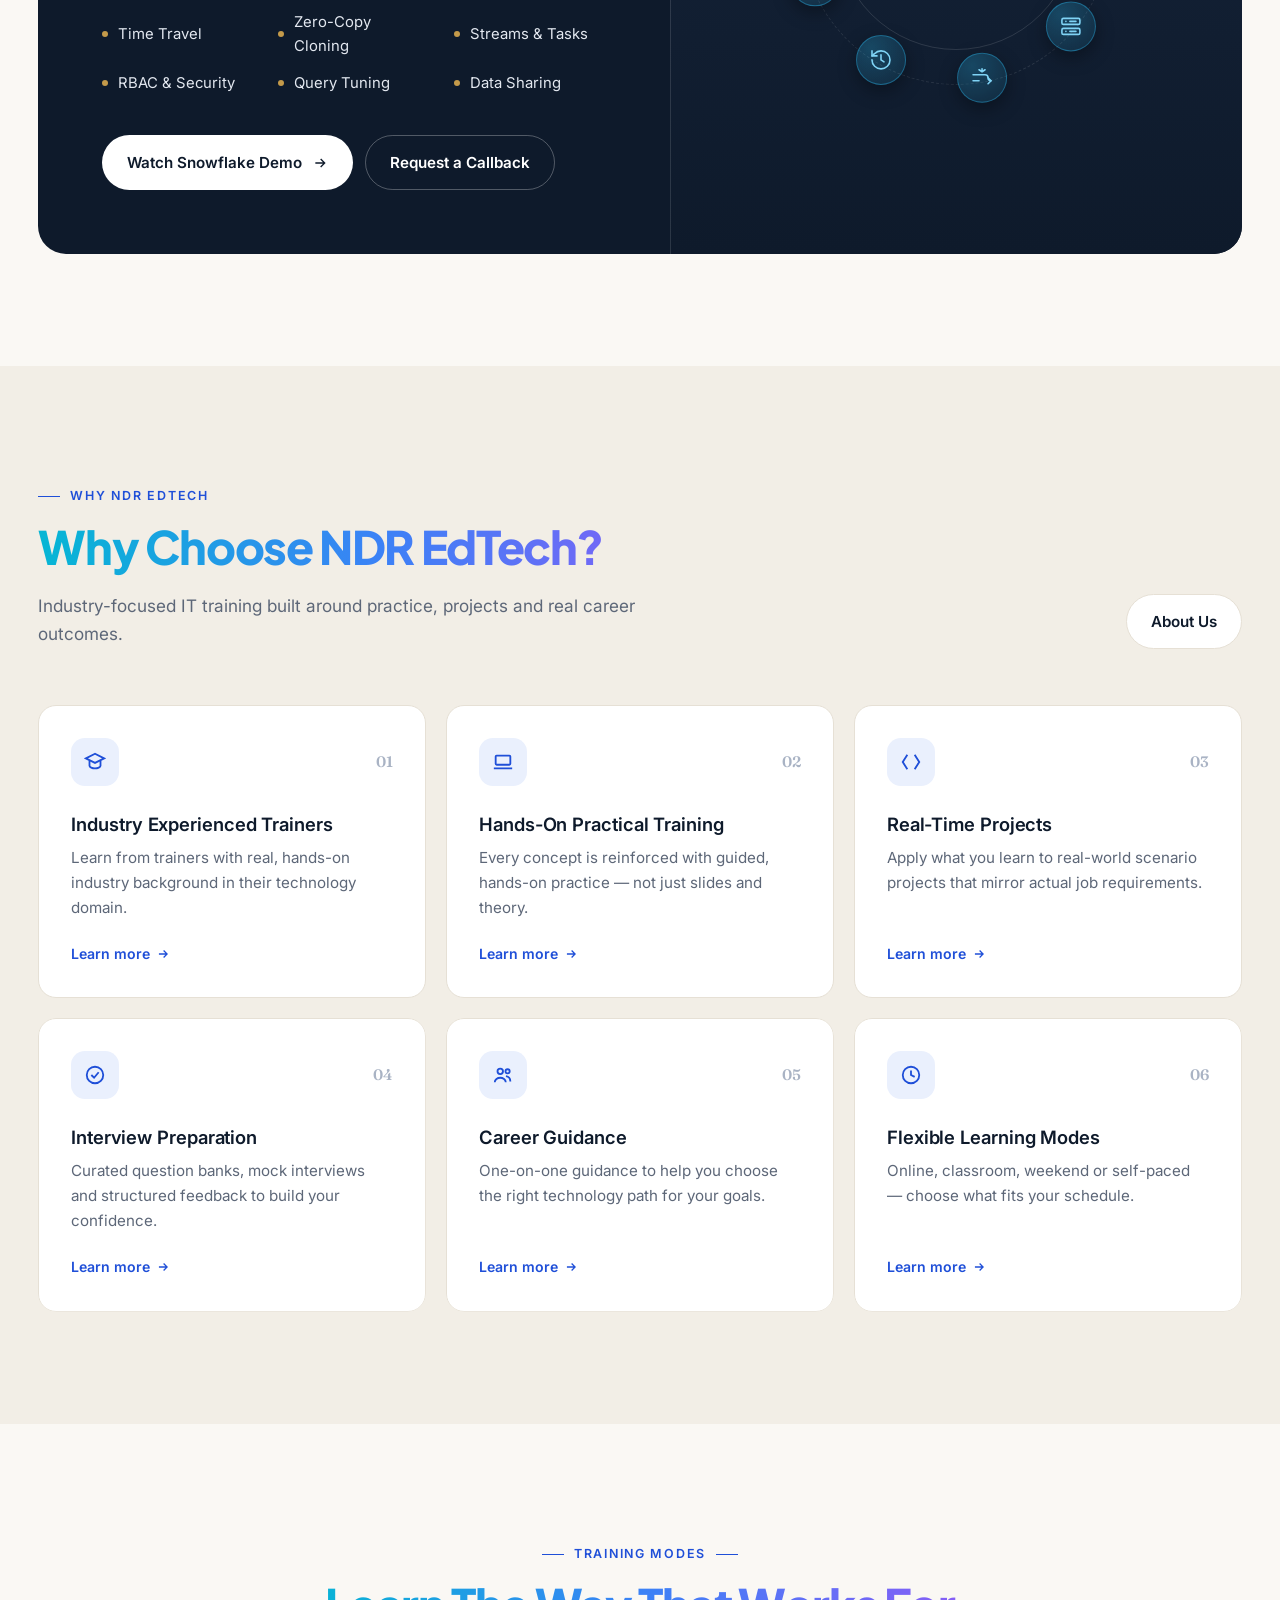
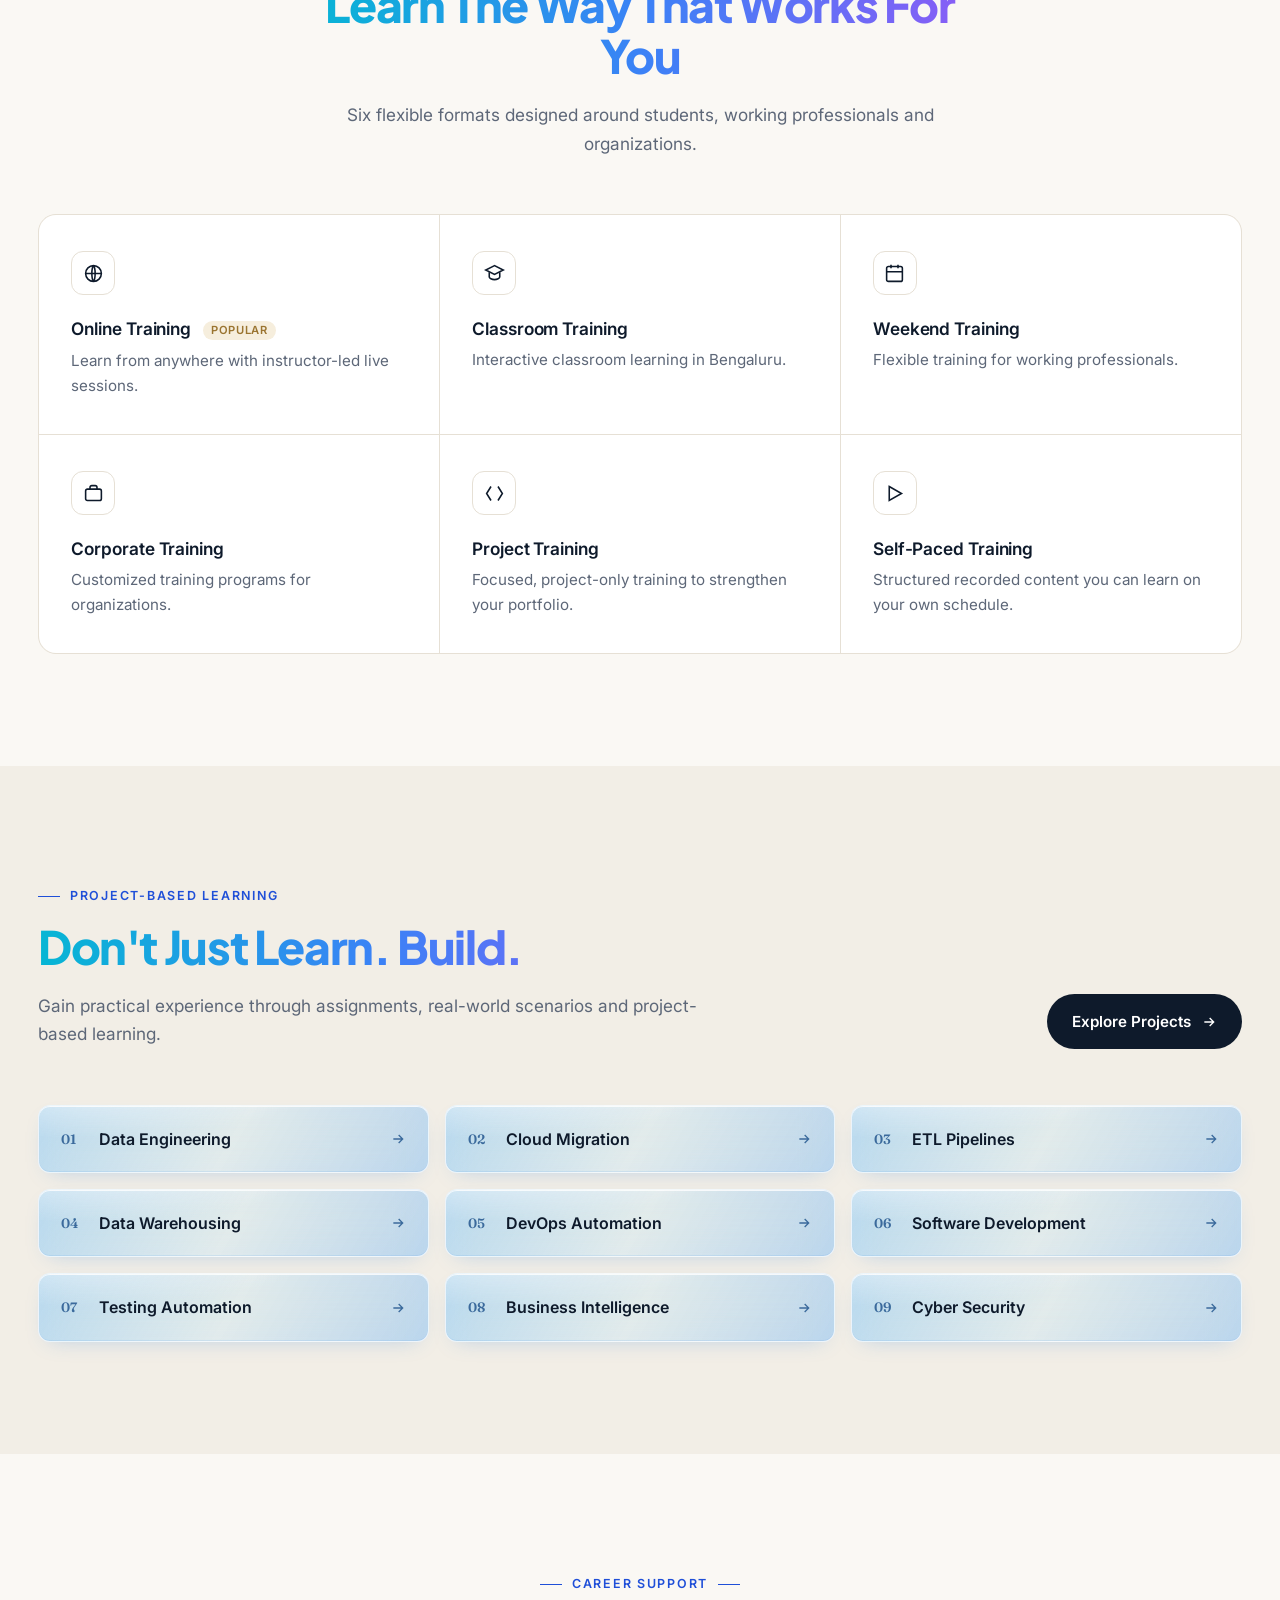
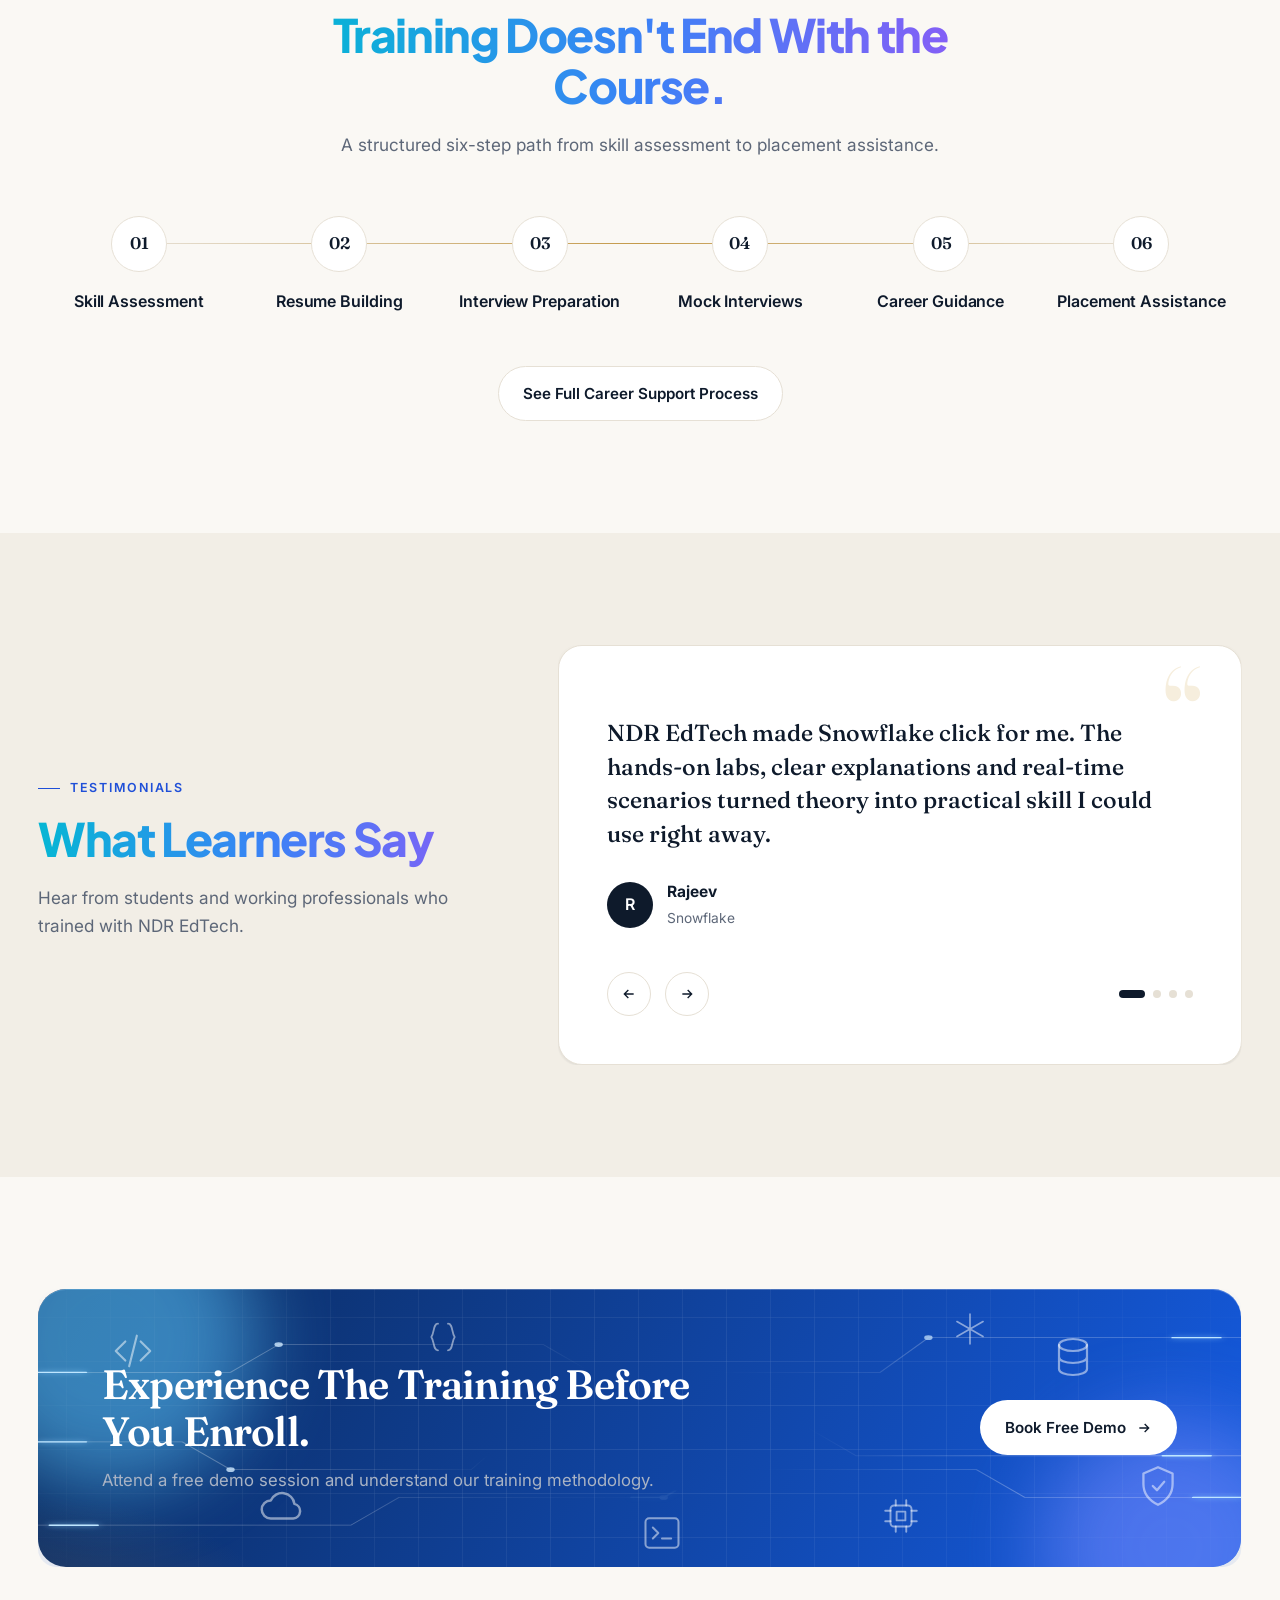
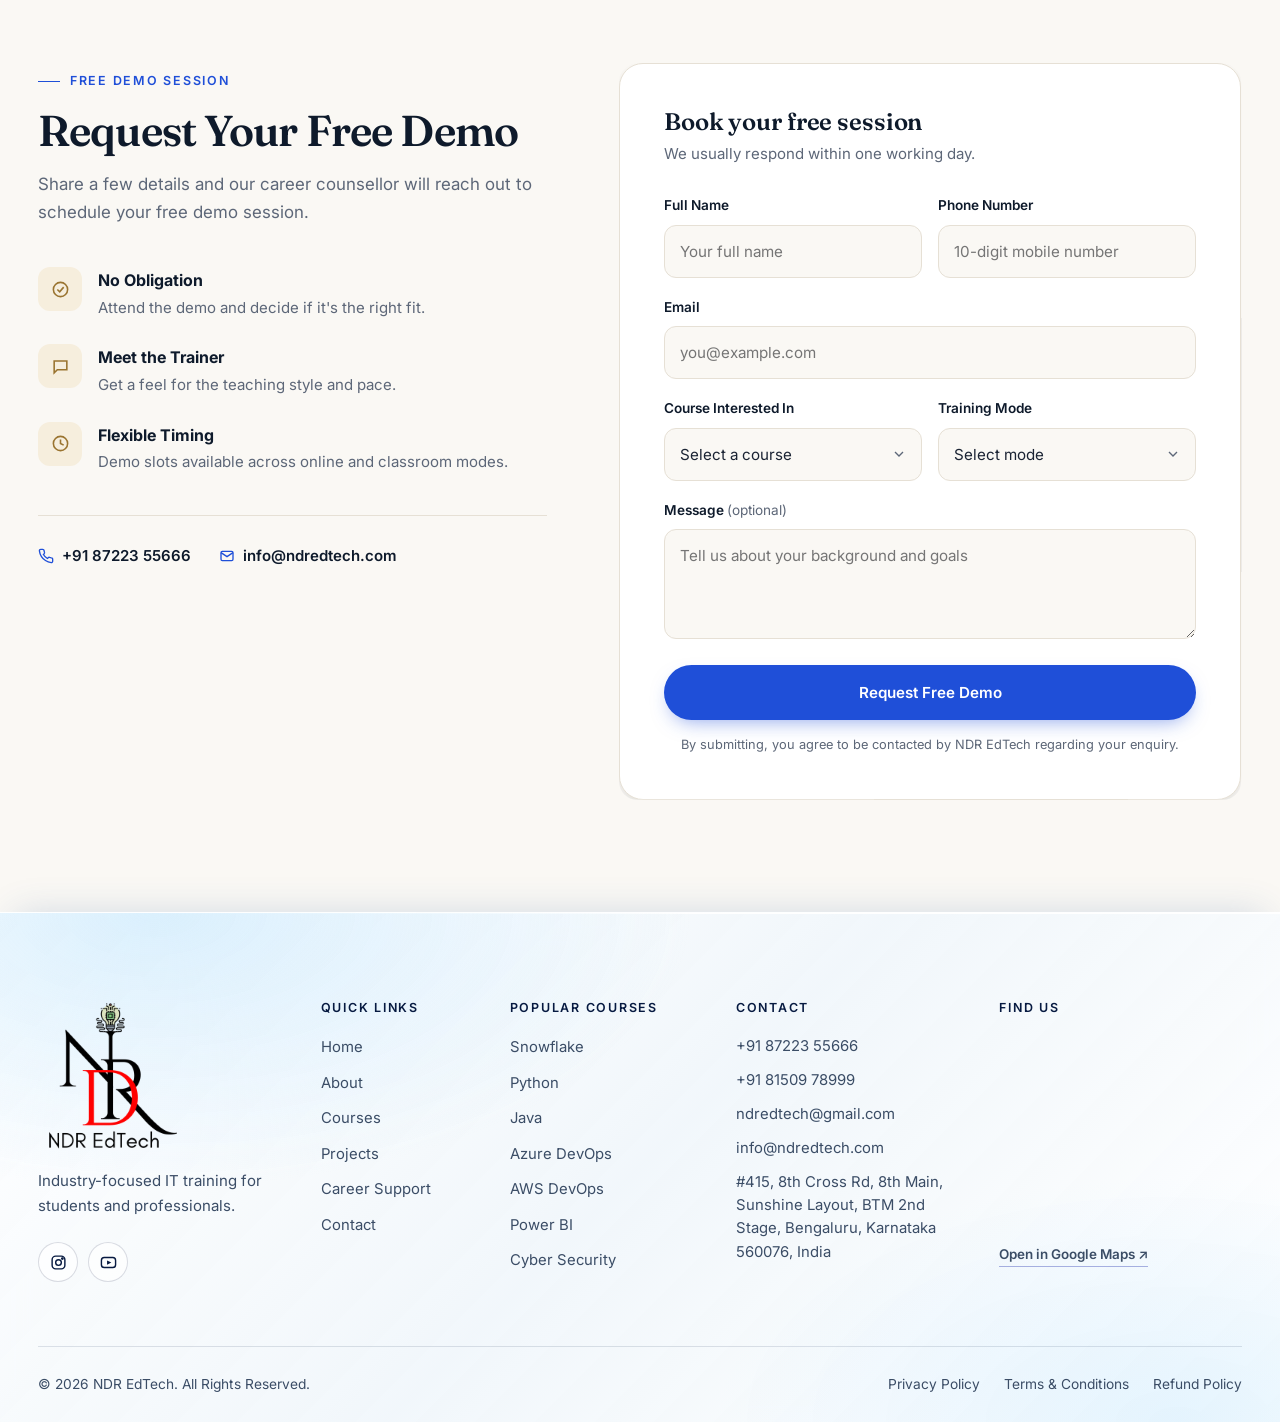
==== commit 431ece74: "Replace demo video with 'coming soon' label on course cards and detail pages Co-Authored-By: Claude " ====
--- a/index.html
+++ b/index.html
@@ -646,7 +646,7 @@
 <link rel="stylesheet" href="css/cta-fx.css?v=4">
 <link rel="stylesheet" href="css/tech-tree.css?v=10">
 <link rel="stylesheet" href="css/chatbot.css">
-<link rel="stylesheet" href="css/brand.css">
+<link rel="stylesheet" href="css/brand.css?v=2">
 </head>
 <body>
 <script>
@@ -1234,7 +1234,7 @@
 </div>
 
 <!-- Uses your existing course list if js/courses.js is present -->
-<script src="js/courses.js?v=3" onerror="void 0"></script>
+<script src="js/courses.js?v=8" onerror="void 0"></script>
 <script>
 (function () {
   "use strict";
--- a/css/brand.css
+++ b/css/brand.css
@@ -22,3 +22,6 @@
 @keyframes brandReveal{from{clip-path:inset(0 100% 0 0);opacity:0;transform:translateX(-12px)}to{clip-path:inset(0 0 0 0);opacity:1;transform:none}}
 @keyframes brandShine{0%{background-position:100% 0}60%,100%{background-position:-60% 0}}
 @media(prefers-reduced-motion:reduce){.site-header .brand span:not(.brand-mark){animation:none;color:#0B1B3F!important;-webkit-text-fill-color:#0B1B3F;background:none}}
+
+/* "Demo coming soon" label on course cards / detail pages */
+.demo-soon{display:inline-flex;align-items:center;gap:6px;font-size:.84rem;font-weight:600;color:#5b6b85;background:rgba(22,119,255,.08);border:1px dashed rgba(22,119,255,.35);padding:6px 12px;border-radius:999px}
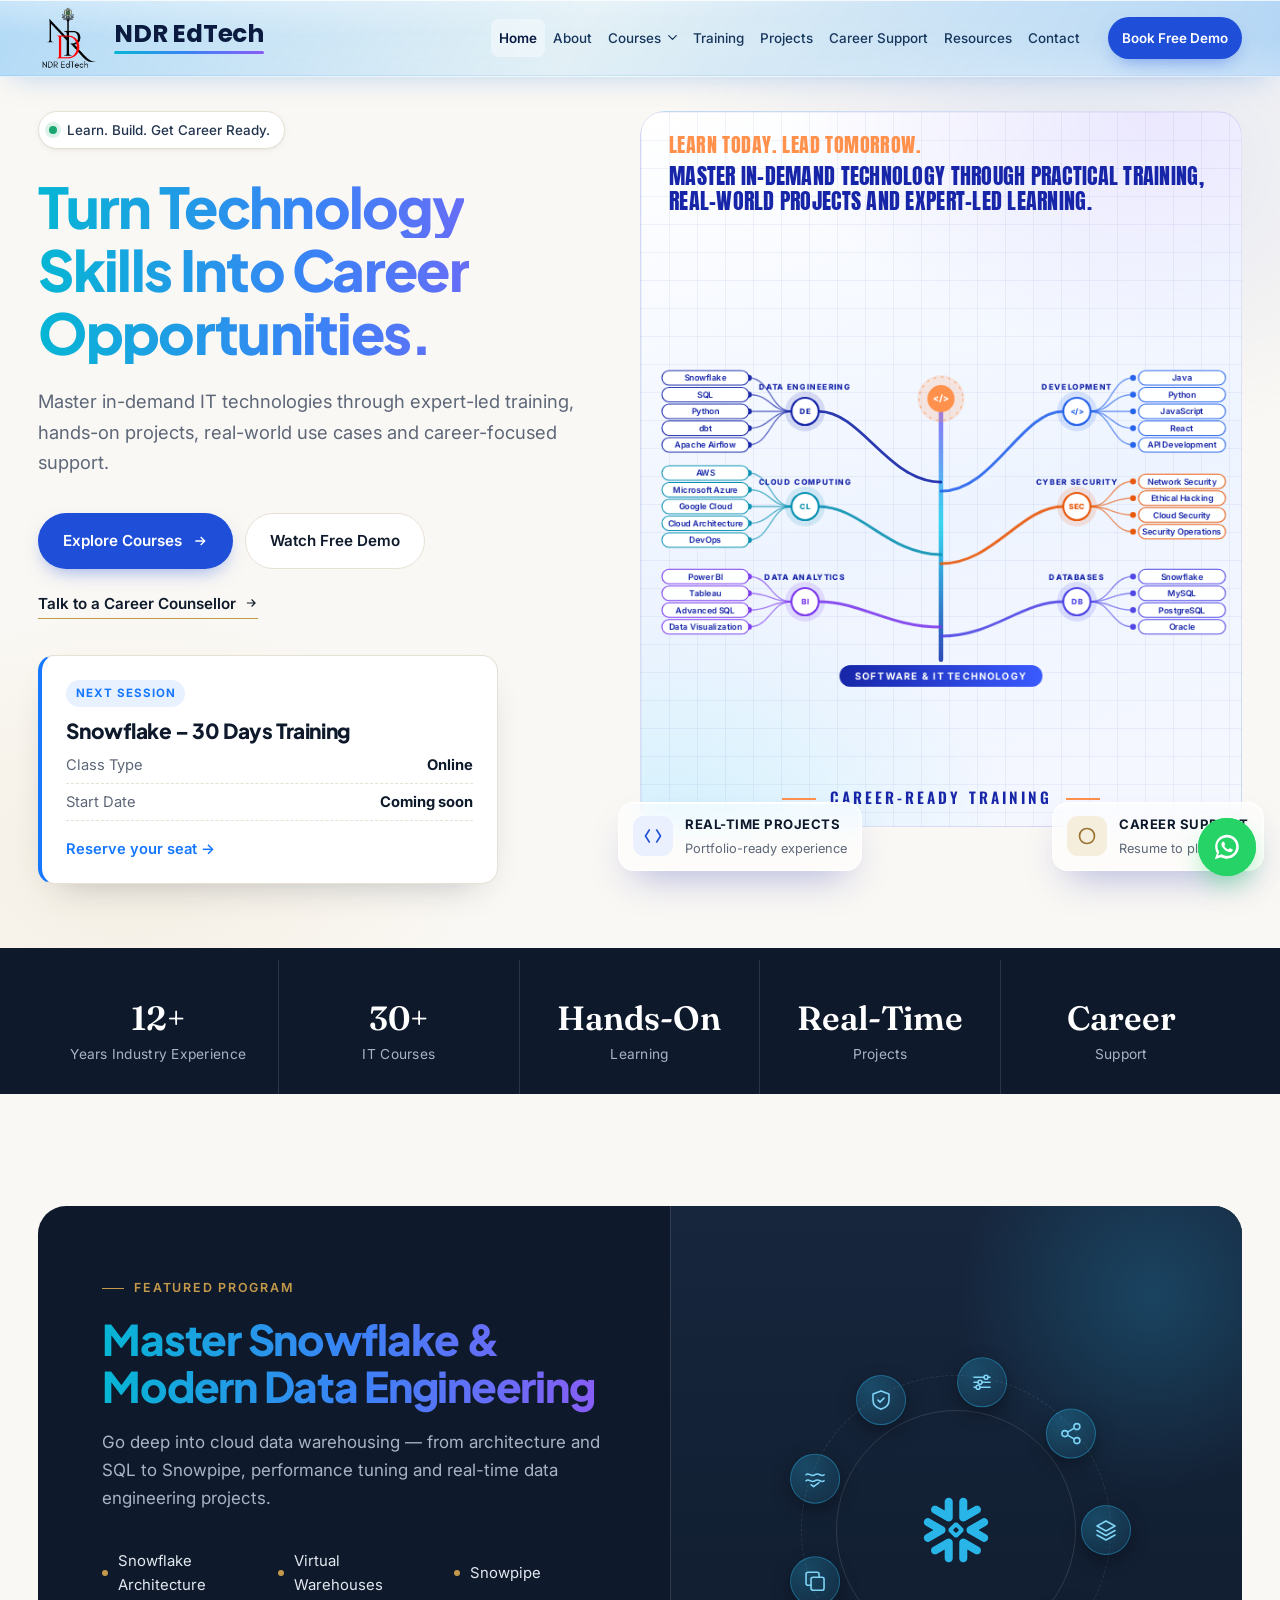
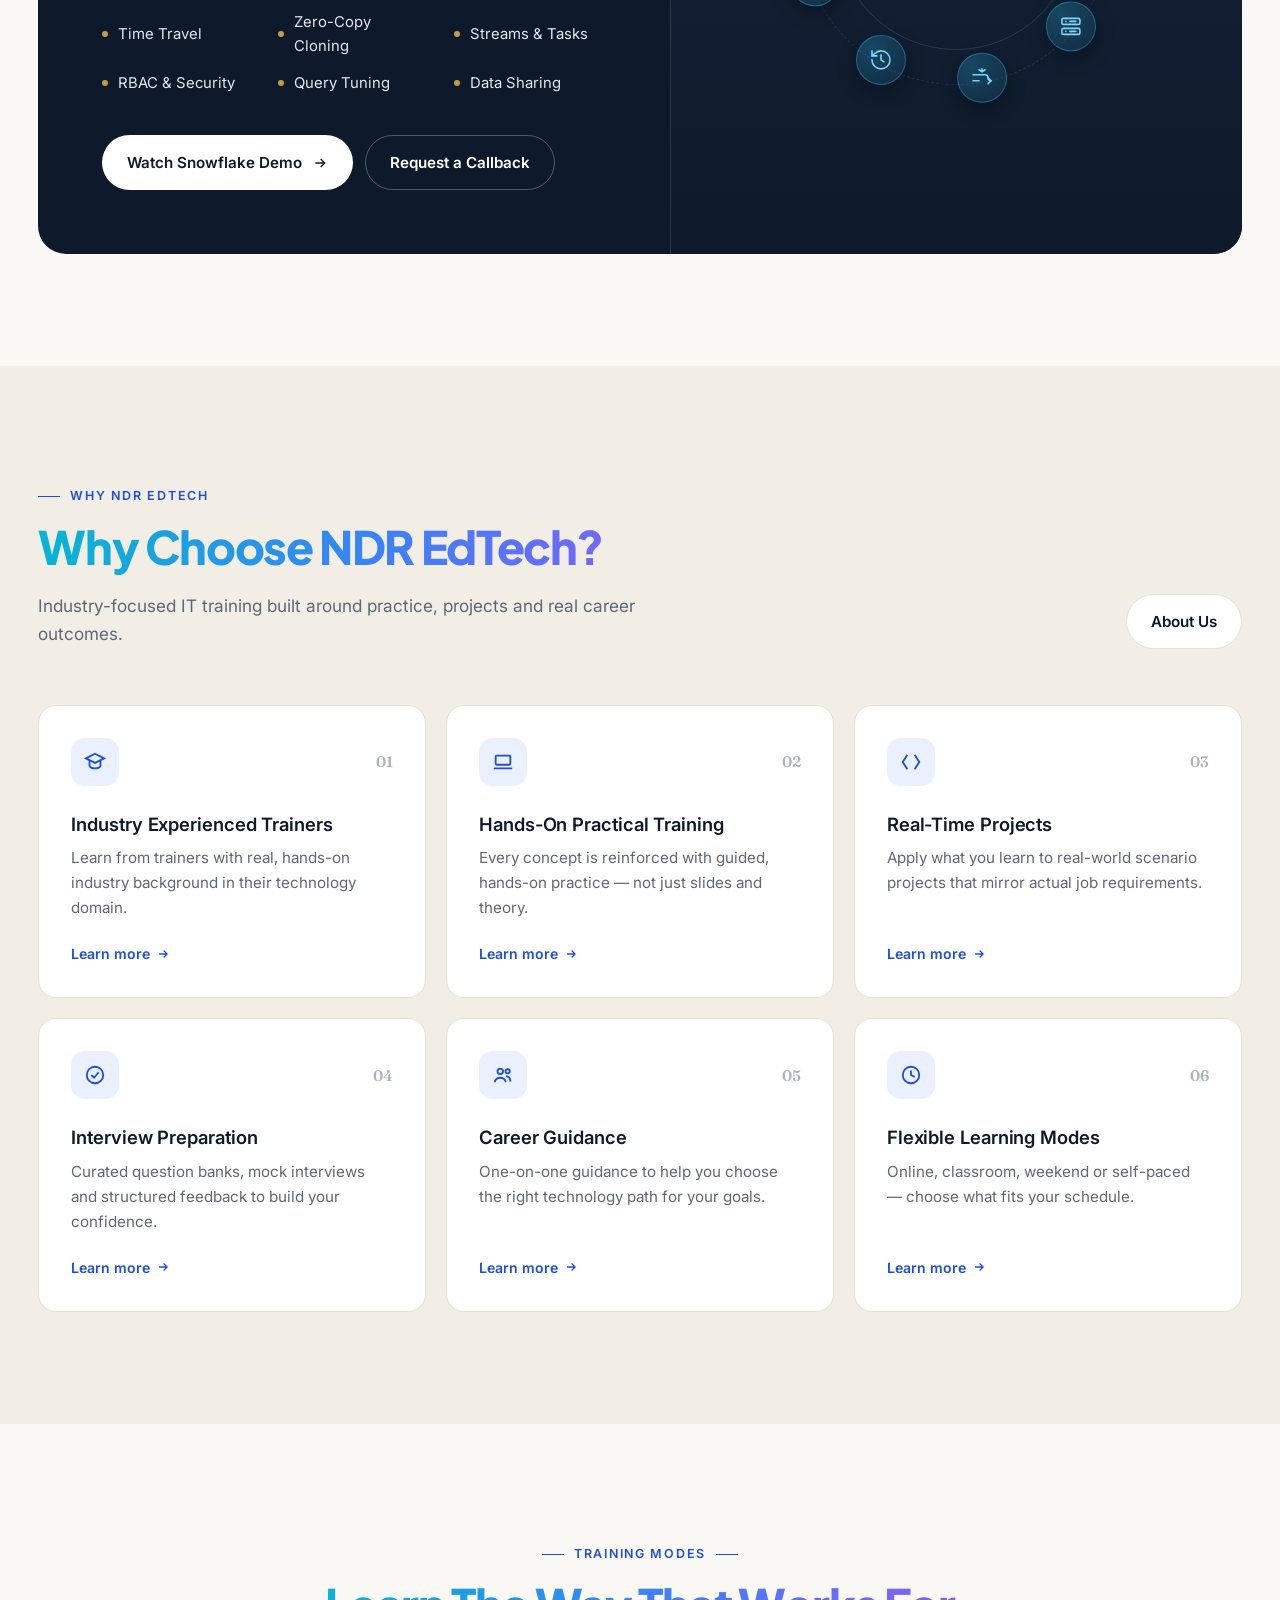
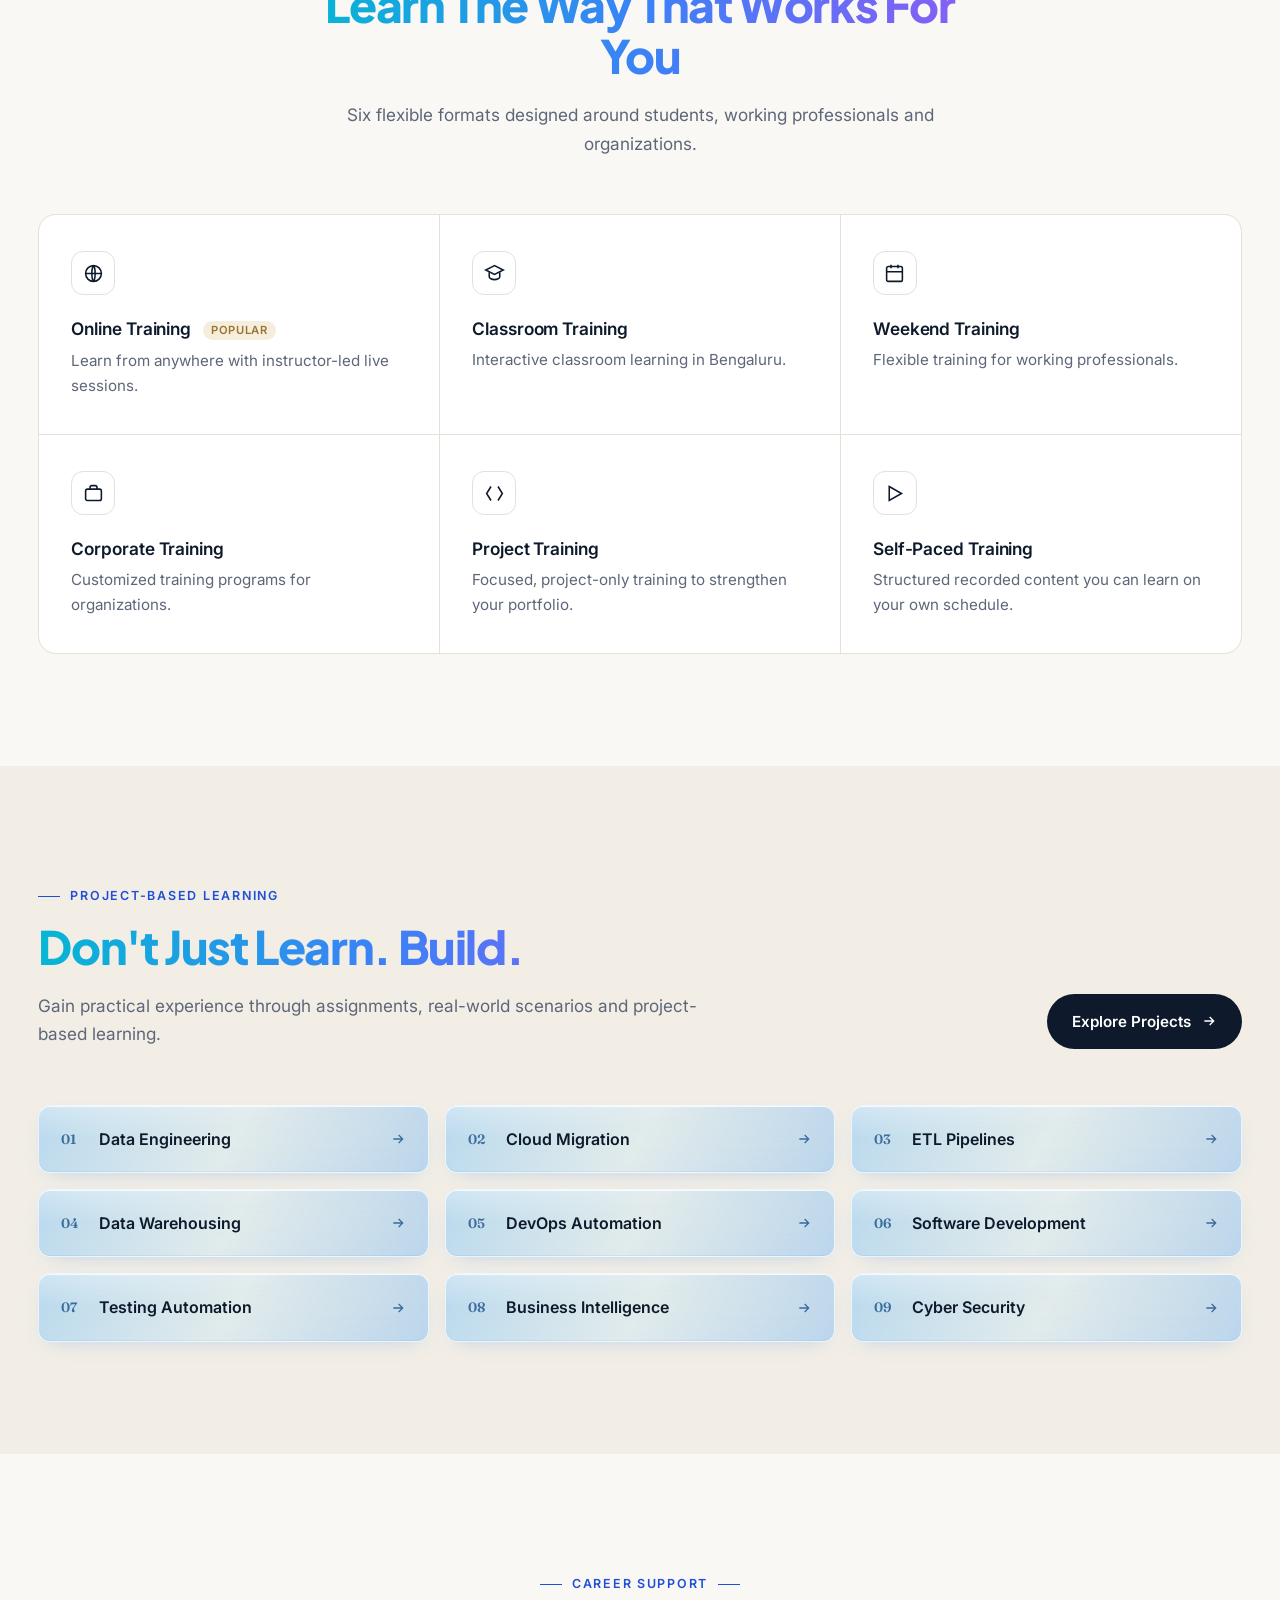
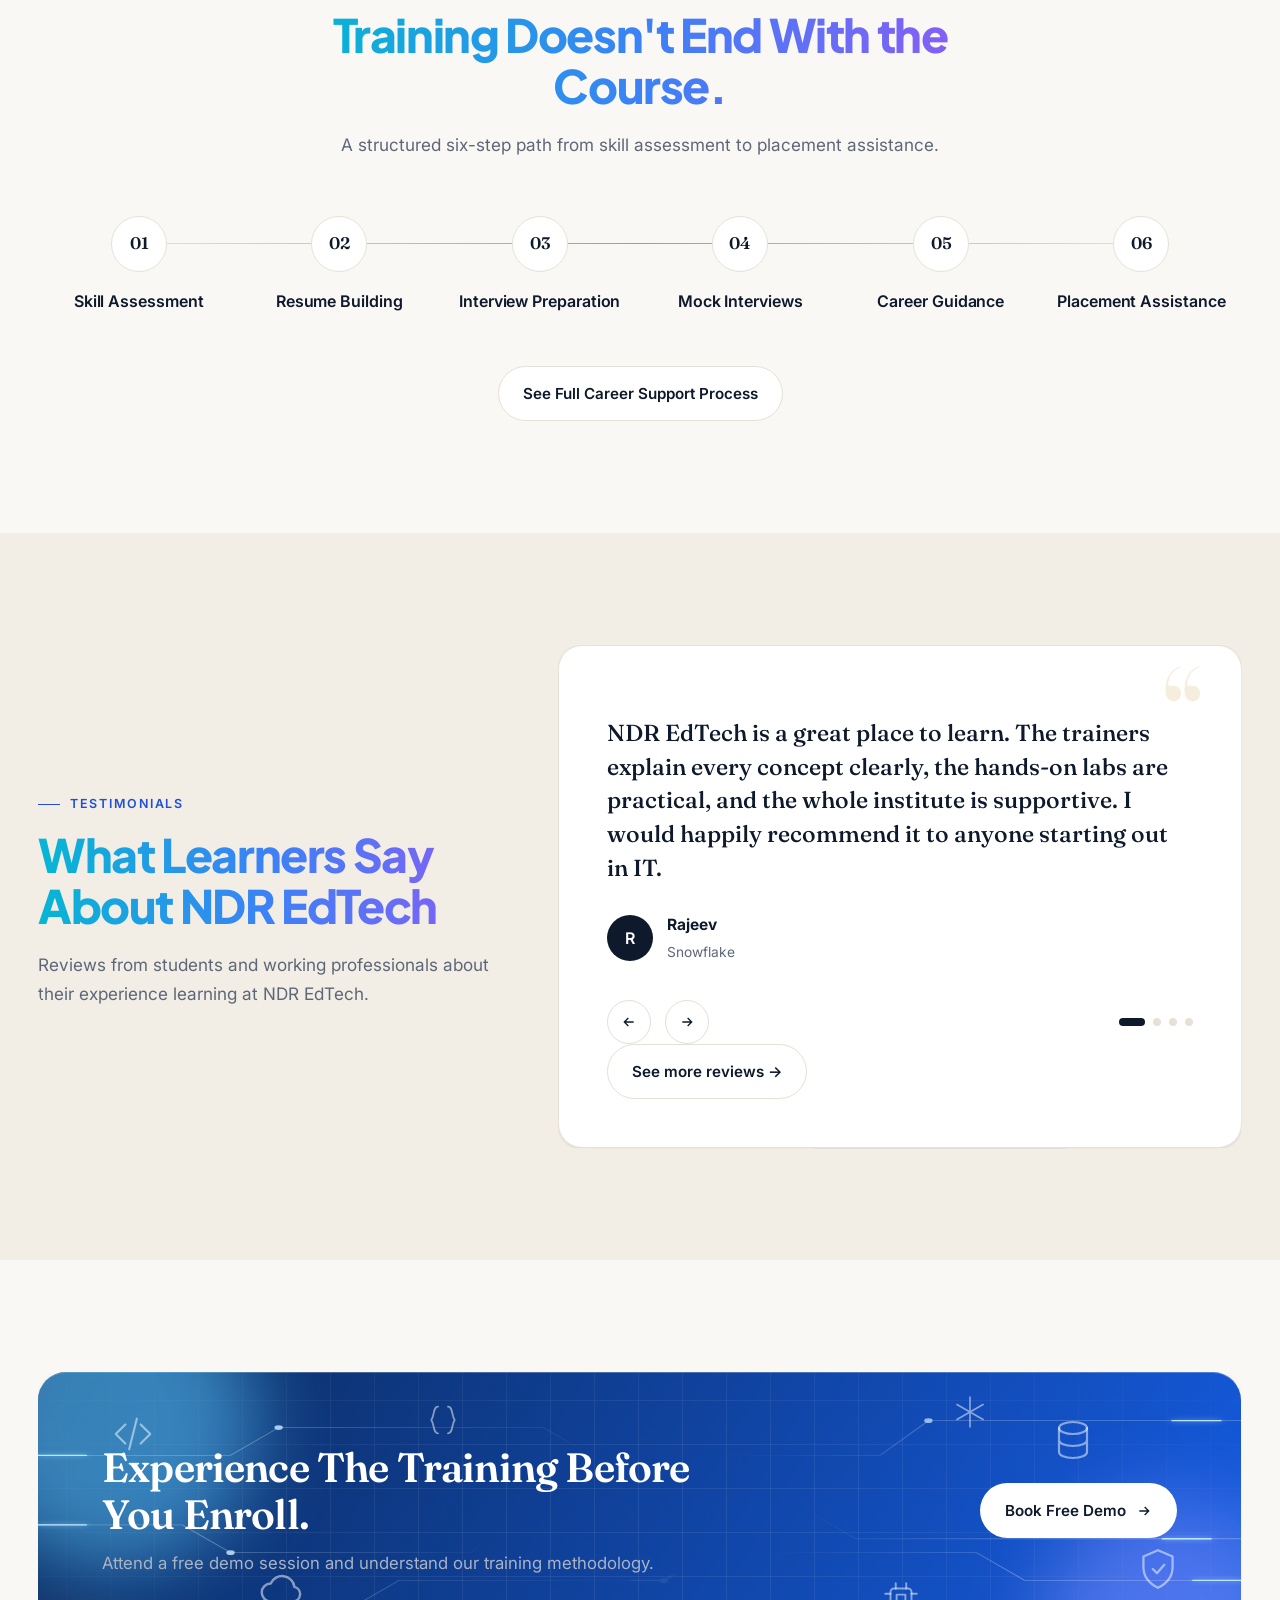
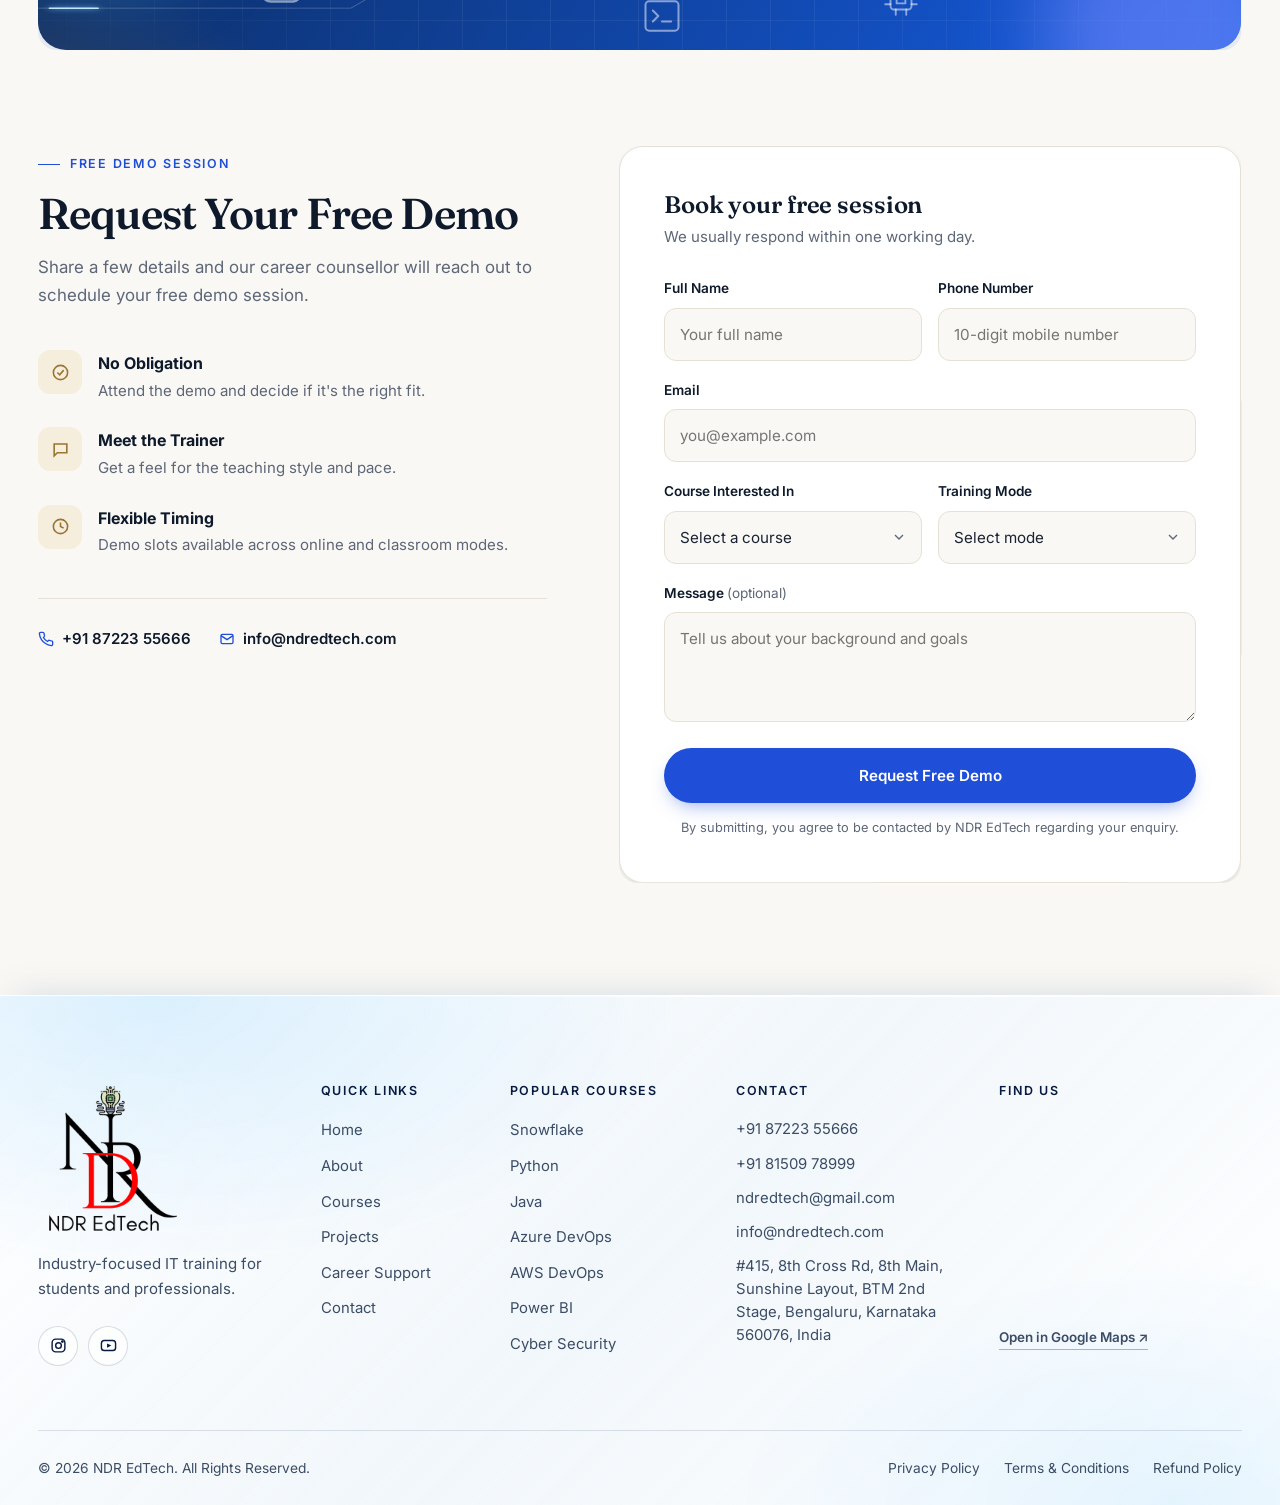
==== commit 30e81343: "Add SAP GRC course, priority course order, reviews page, learners popup, brand styling Co-Authored-B" ====
--- a/index.html
+++ b/index.html
@@ -50,6 +50,7 @@
 .container{width:100%;max-width:var(--container);margin:0 auto;padding:0 clamp(16px,3vw,56px)}
 .section{padding:112px 0}
 .section-sand{background:var(--sand)}
+
 .eyebrow{display:inline-flex;align-items:center;gap:10px;font-size:.78rem;font-weight:600;letter-spacing:.14em;text-transform:uppercase;color:var(--accent)}
 .eyebrow::before{content:"";width:22px;height:1.5px;background:currentColor}
 .section-head{max-width:680px;margin-bottom:56px}
@@ -673,7 +674,7 @@
     <nav class="main-nav" aria-label="Primary">
       <a href="index.html" aria-current="page">Home</a>
       <a href="about.html">About</a>
-      <div class="nav-dd"><a href="courses.html">Courses</a><button class="nav-dd-toggle" type="button" aria-label="Show course list" aria-haspopup="true" aria-expanded="false"><svg class="nav-dd-chev" viewBox="0 0 24 24" fill="none" stroke="currentColor" stroke-width="2" stroke-linecap="round" stroke-linejoin="round" aria-hidden="true"><path d="M6 9l6 6 6-6"/></svg></button><div class="nav-dd-panel" role="menu"><div class="nav-dd-cols"><div class="nav-dd-cat"><h4>Data Engineering</h4><ul><li><a href="course-details.html?course=snowflake">Snowflake</a></li><li><a href="course-details.html?course=azure-data-factory">Azure Data Factory</a></li><li><a href="course-details.html?course=informatica">Informatica</a></li><li><a href="course-details.html?course=informatica-cloud">Informatica Cloud</a></li></ul></div><div class="nav-dd-cat"><h4>Cloud &amp; DevOps</h4><ul><li><a href="course-details.html?course=aws-devops">AWS DevOps</a></li><li><a href="course-details.html?course=azure-devops">Azure DevOps</a></li><li><a href="course-details.html?course=google-cloud-platform">Google Cloud Platform</a></li><li><a href="course-details.html?course=vmware">VMware</a></li><li><a href="course-details.html?course=kubernetes">Kubernetes</a></li><li><a href="course-details.html?course=linux-administration">Linux Administration</a></li><li><a href="course-details.html?course=docker">Docker</a></li></ul></div><div class="nav-dd-cat"><h4>Programming</h4><ul><li><a href="course-details.html?course=java">Java</a></li><li><a href="course-details.html?course=python">Python</a></li><li><a href="course-details.html?course=mulesoft">MuleSoft</a></li><li><a href="course-details.html?course=dotnet">.NET</a></li></ul></div><div class="nav-dd-cat"><h4>Testing</h4><ul><li><a href="course-details.html?course=tosca">Tosca</a></li><li><a href="course-details.html?course=selenium">Selenium</a></li><li><a href="course-details.html?course=etl-testing">ETL Testing</a></li><li><a href="course-details.html?course=manual-testing">Manual Testing</a></li></ul></div><div class="nav-dd-cat"><h4>Data &amp; BI</h4><ul><li><a href="course-details.html?course=tableau-administration">Tableau Administration</a></li><li><a href="course-details.html?course=power-bi">Power BI</a></li><li><a href="course-details.html?course=data-science">Data Science</a></li><li><a href="course-details.html?course=data-science-ai-ml">Data Science with AI &amp; ML</a></li><li><a href="course-details.html?course=looker-bi">Looker BI</a></li></ul></div><div class="nav-dd-cat"><h4>Database</h4><ul><li><a href="course-details.html?course=sql-pl-sql">SQL / PL SQL</a></li><li><a href="course-details.html?course=oracle-dba">Oracle DBA</a></li></ul></div><div class="nav-dd-cat"><h4>Cyber Security</h4><ul><li><a href="course-details.html?course=cyber-security">Cyber Security</a></li><li><a href="course-details.html?course=cyberark">CyberArk</a></li></ul></div><div class="nav-dd-cat"><h4>Business</h4><ul><li><a href="course-details.html?course=jira-administration">JIRA Administration</a></li><li><a href="course-details.html?course=servicenow-administration">ServiceNow Administration</a></li><li><a href="course-details.html?course=digital-marketing">Digital Marketing</a></li><li><a href="course-details.html?course=salesforce">Salesforce</a></li><li><a href="course-details.html?course=pega-prpc">Pega PRPC</a></li><li><a href="course-details.html?course=business-analyst">Business Analyst</a></li><li><a href="course-details.html?course=mis-executive">MIS Executive</a></li><li><a href="course-details.html?course=investment-banking-nism">Investment Banking / NISM</a></li><li><a href="course-details.html?course=change-management">Change Management</a></li></ul></div><div class="nav-dd-cat"><h4>ERP</h4><ul><li><a href="course-details.html?course=oracle-fusion">Oracle Fusion</a></li></ul></div></div><a class="nav-dd-all" href="courses.html">View all 38 courses &rarr;</a></div></div>
+      <div class="nav-dd"><a href="courses.html">Courses</a><button class="nav-dd-toggle" type="button" aria-label="Show course list" aria-haspopup="true" aria-expanded="false"><svg class="nav-dd-chev" viewBox="0 0 24 24" fill="none" stroke="currentColor" stroke-width="2" stroke-linecap="round" stroke-linejoin="round" aria-hidden="true"><path d="M6 9l6 6 6-6"/></svg></button><div class="nav-dd-panel" role="menu"><div class="nav-dd-cols"><div class="nav-dd-cat"><h4>Data Engineering</h4><ul><li><a href="course-details.html?course=snowflake">Snowflake</a></li><li><a href="course-details.html?course=azure-data-factory">Azure Data Factory</a></li><li><a href="course-details.html?course=informatica">Informatica</a></li><li><a href="course-details.html?course=informatica-cloud">Informatica Cloud</a></li></ul></div><div class="nav-dd-cat"><h4>Cloud &amp; DevOps</h4><ul><li><a href="course-details.html?course=aws-devops">AWS DevOps</a></li><li><a href="course-details.html?course=azure-devops">Azure DevOps</a></li><li><a href="course-details.html?course=google-cloud-platform">Google Cloud Platform</a></li><li><a href="course-details.html?course=vmware">VMware</a></li><li><a href="course-details.html?course=kubernetes">Kubernetes</a></li><li><a href="course-details.html?course=linux-administration">Linux Administration</a></li><li><a href="course-details.html?course=docker">Docker</a></li></ul></div><div class="nav-dd-cat"><h4>Programming</h4><ul><li><a href="course-details.html?course=java">Java</a></li><li><a href="course-details.html?course=python">Python</a></li><li><a href="course-details.html?course=mulesoft">MuleSoft</a></li><li><a href="course-details.html?course=dotnet">.NET</a></li></ul></div><div class="nav-dd-cat"><h4>Testing</h4><ul><li><a href="course-details.html?course=tosca">Tosca</a></li><li><a href="course-details.html?course=selenium">Selenium</a></li><li><a href="course-details.html?course=etl-testing">ETL Testing</a></li><li><a href="course-details.html?course=manual-testing">Manual Testing</a></li></ul></div><div class="nav-dd-cat"><h4>Data &amp; BI</h4><ul><li><a href="course-details.html?course=tableau-administration">Tableau Administration</a></li><li><a href="course-details.html?course=power-bi">Power BI</a></li><li><a href="course-details.html?course=data-science">Data Science</a></li><li><a href="course-details.html?course=data-science-ai-ml">Data Science with AI &amp; ML</a></li><li><a href="course-details.html?course=looker-bi">Looker BI</a></li></ul></div><div class="nav-dd-cat"><h4>Database</h4><ul><li><a href="course-details.html?course=sql-pl-sql">SQL / PL SQL</a></li><li><a href="course-details.html?course=oracle-dba">Oracle DBA</a></li></ul></div><div class="nav-dd-cat"><h4>Cyber Security</h4><ul><li><a href="course-details.html?course=cyber-security">Cyber Security</a></li><li><a href="course-details.html?course=cyberark">CyberArk</a></li></ul></div><div class="nav-dd-cat"><h4>Business</h4><ul><li><a href="course-details.html?course=jira-administration">JIRA Administration</a></li><li><a href="course-details.html?course=servicenow-administration">ServiceNow Administration</a></li><li><a href="course-details.html?course=digital-marketing">Digital Marketing</a></li><li><a href="course-details.html?course=salesforce">Salesforce</a></li><li><a href="course-details.html?course=pega-prpc">Pega PRPC</a></li><li><a href="course-details.html?course=business-analyst">Business Analyst</a></li><li><a href="course-details.html?course=mis-executive">MIS Executive</a></li><li><a href="course-details.html?course=investment-banking-nism">Investment Banking / NISM</a></li><li><a href="course-details.html?course=change-management">Change Management</a></li></ul></div><div class="nav-dd-cat"><h4>ERP</h4><ul><li><a href="course-details.html?course=oracle-fusion">Oracle Fusion</a></li><li><a href="course-details.html?course=sap-grc">SAP GRC - SECURITIES</a></li></ul></div></div><a class="nav-dd-all" href="courses.html">View all 39 courses &rarr;</a></div></div>
       <a href="corporate-training.html">Training</a>
       <a href="projects.html">Projects</a>
       <a href="career-support.html">Career Support</a>
@@ -1019,25 +1020,25 @@
     <div class="container t-wrap">
       <div class="section-head reveal" style="margin-bottom:0">
         <span class="eyebrow">Testimonials</span>
-        <h2>What Learners Say</h2>
-        <p>Hear from students and working professionals who trained with NDR EdTech.</p>
+        <h2>What Learners Say About NDR EdTech</h2>
+        <p>Reviews from students and working professionals about their experience learning at NDR EdTech.</p>
       </div>
       <div class="t-slider reveal" id="tSlider">
         <div class="t-track">
           <div class="t-slide active">
-            <p class="t-quote">NDR EdTech made Snowflake click for me. The hands-on labs, clear explanations and real-time scenarios turned theory into practical skill I could use right away.</p>
+            <p class="t-quote">NDR EdTech is a great place to learn. The trainers explain every concept clearly, the hands-on labs are practical, and the whole institute is supportive. I would happily recommend it to anyone starting out in IT.</p>
             <div class="t-person"><div class="avatar">R</div><div><strong>Rajeev</strong><span>Snowflake</span></div></div>
           </div>
           <div class="t-slide">
-            <p class="t-quote">What stood out was the practical approach. Building real Snowflake projects step by step gave me the confidence to work with data warehousing concepts, not just memorise them.</p>
+            <p class="t-quote">What I like most about NDR EdTech is its practical approach. Training is project-driven, doubts are cleared patiently, and the team genuinely cares about every student. A trustworthy institute for real skills.</p>
             <div class="t-person"><div class="avatar">T</div><div><strong>Tarun</strong><span>Snowflake</span></div></div>
           </div>
           <div class="t-slide">
-            <p class="t-quote">Learning Snowflake and Airflow together showed me how a complete data pipeline fits. Industry-focused training and personal mentoring made every concept easy to apply.</p>
+            <p class="t-quote">Joining NDR EdTech was a good decision. The training is industry-focused, the mentoring is personal, and the learning environment is friendly and well organised. Every session felt worth the time.</p>
             <div class="t-person"><div class="avatar">D</div><div><strong>Devamaniraj</strong><span>Snowflake, Airflow</span></div></div>
           </div>
           <div class="t-slide">
-            <p class="t-quote">The Snowflake and dbt sessions were structured, project-driven and career-focused. I now understand modern data transformation workflows far better than before.</p>
+            <p class="t-quote">NDR EdTech offers well-structured, career-focused training. The trainers are experienced, the course content is up to date, and the support continues even after the sessions. Highly recommended.</p>
             <div class="t-person"><div class="avatar">P</div><div><strong>Prakash</strong><span>Snowflake and dbt</span></div></div>
           </div>
         </div>
@@ -1046,6 +1047,7 @@
           <button class="t-arrow" data-dir="1" aria-label="Next testimonial"><svg viewBox="0 0 24 24" fill="none" stroke="currentColor" stroke-width="2"><path d="M5 12h14M13 6l6 6-6 6"/></svg></button>
           <div class="t-dots" role="tablist" aria-label="Choose testimonial"></div>
         </div>
+        <a class="btn btn-outline t-more" href="reviews.html">See more reviews &rarr;</a>
       </div>
     </div>
   </section>
@@ -1234,7 +1236,7 @@
 </div>
 
 <!-- Uses your existing course list if js/courses.js is present -->
-<script src="js/courses.js?v=8" onerror="void 0"></script>
+<script src="js/courses.js?v=11" onerror="void 0"></script>
 <script>
 (function () {
   "use strict";
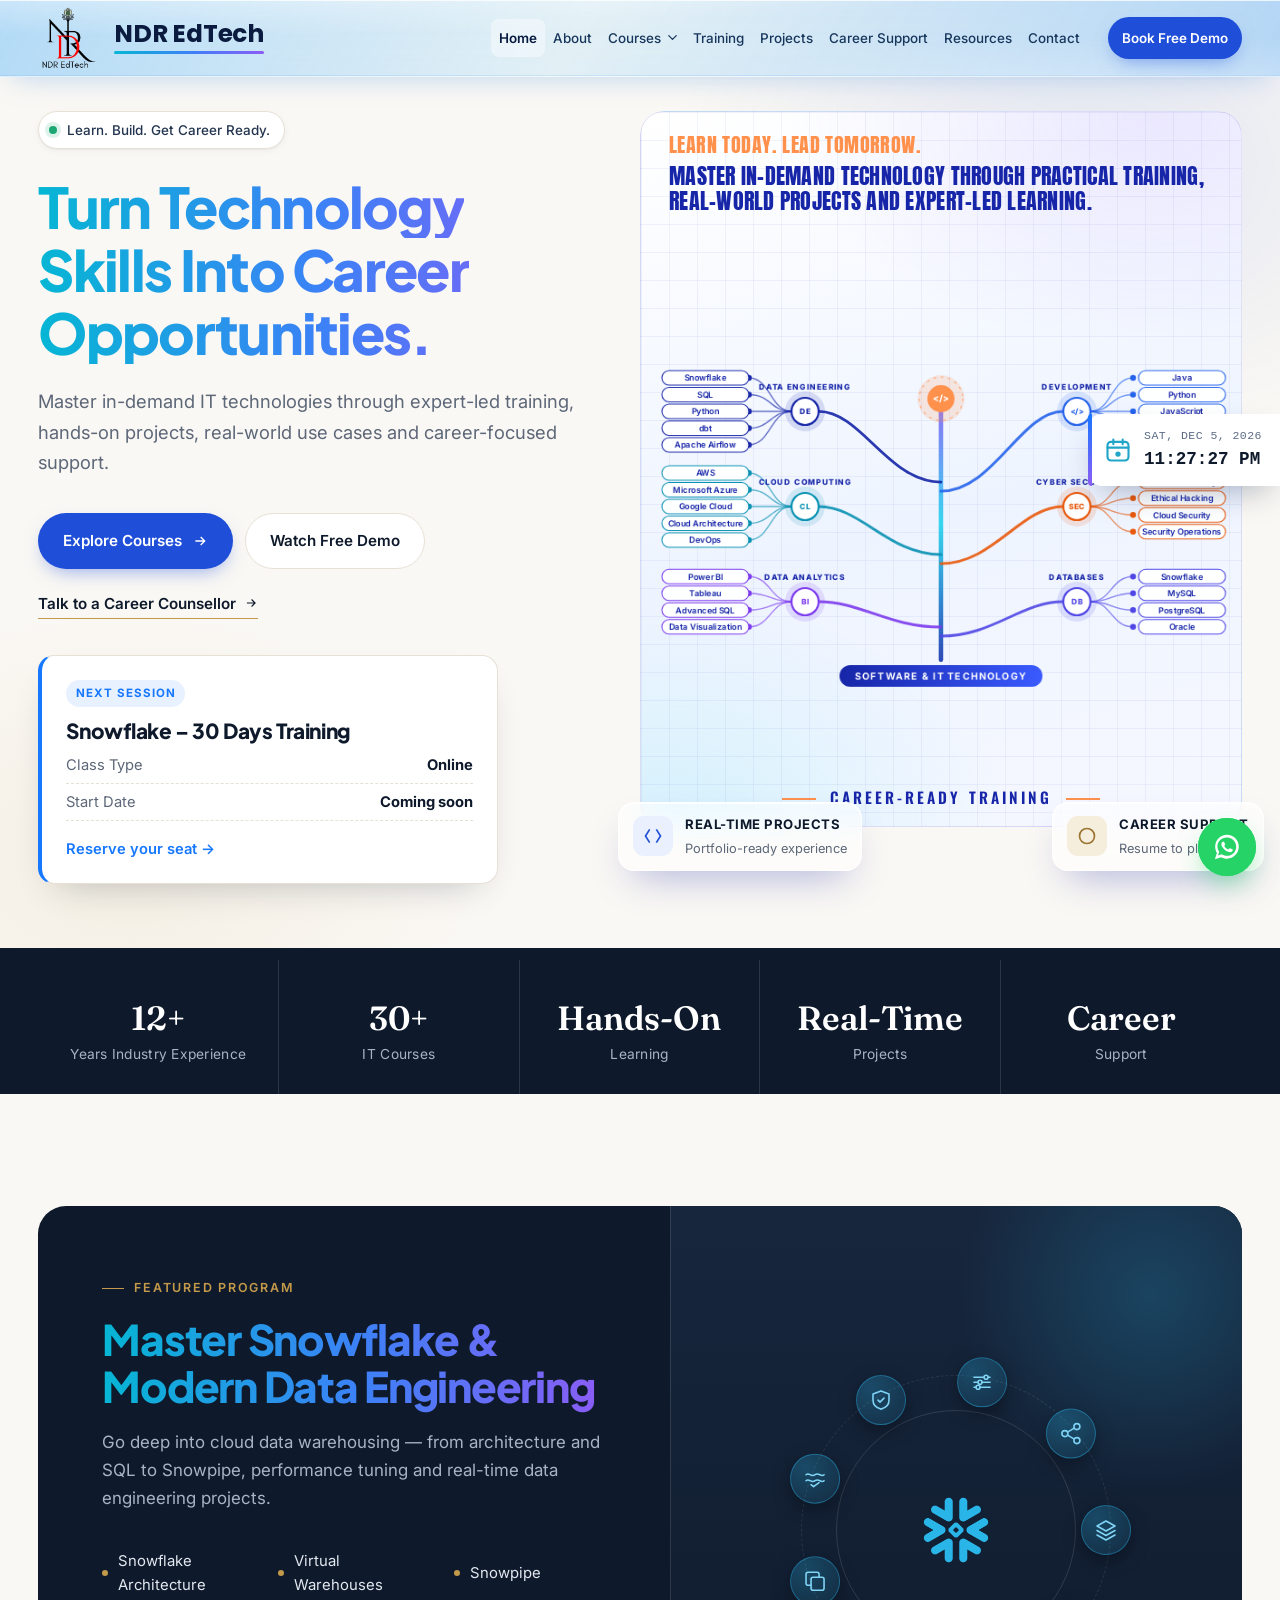
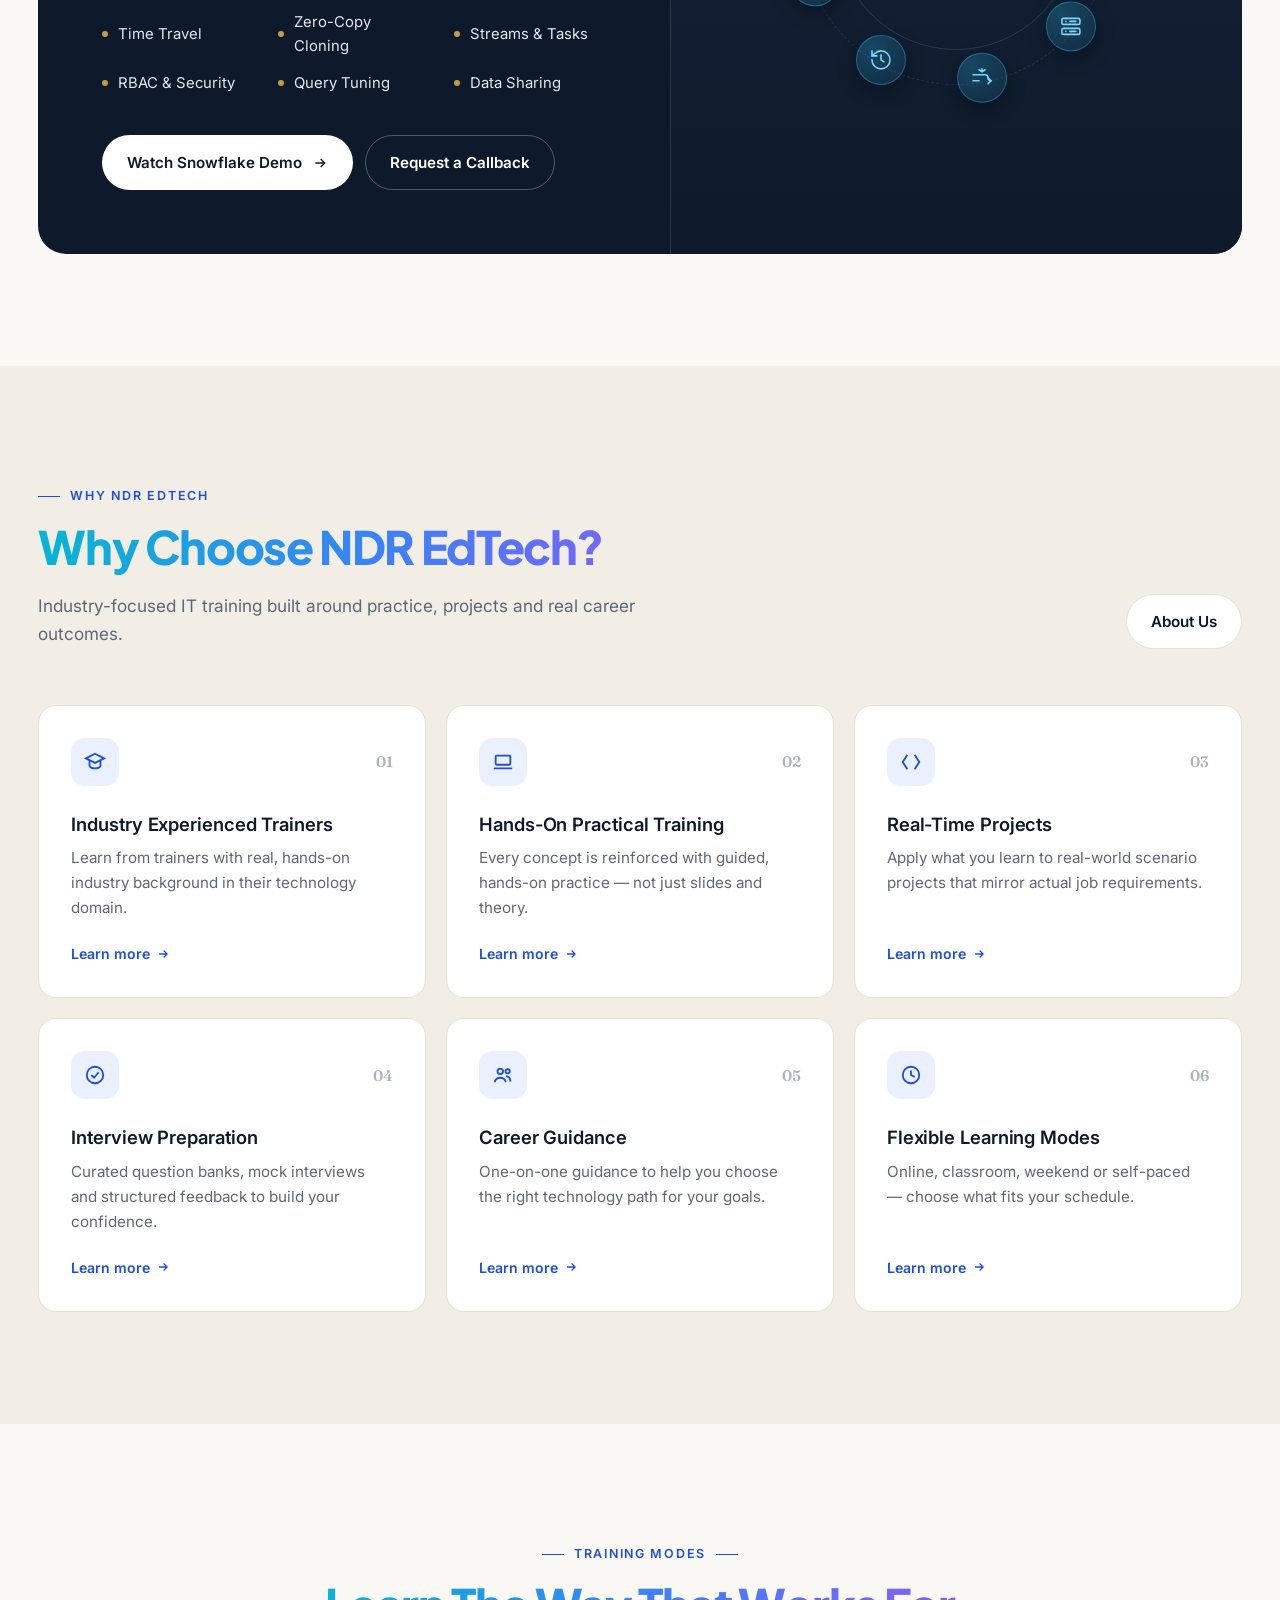
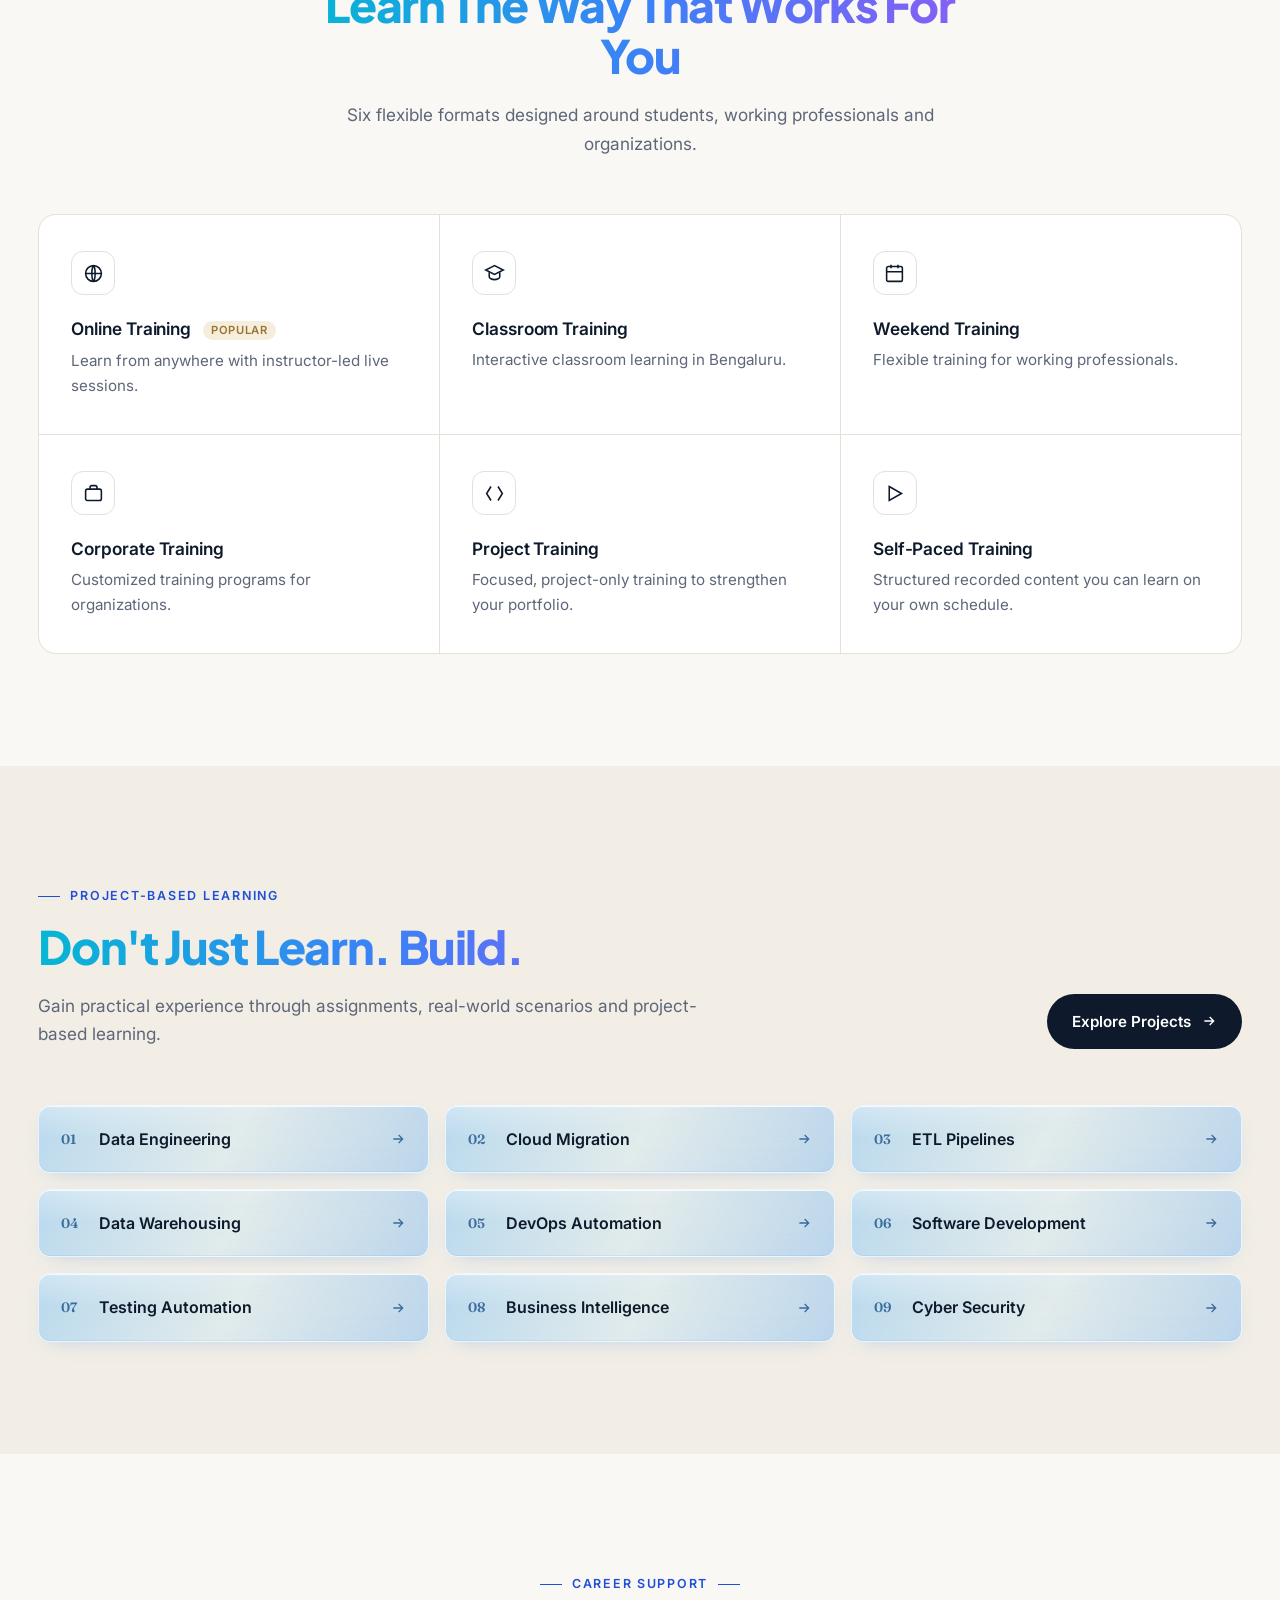
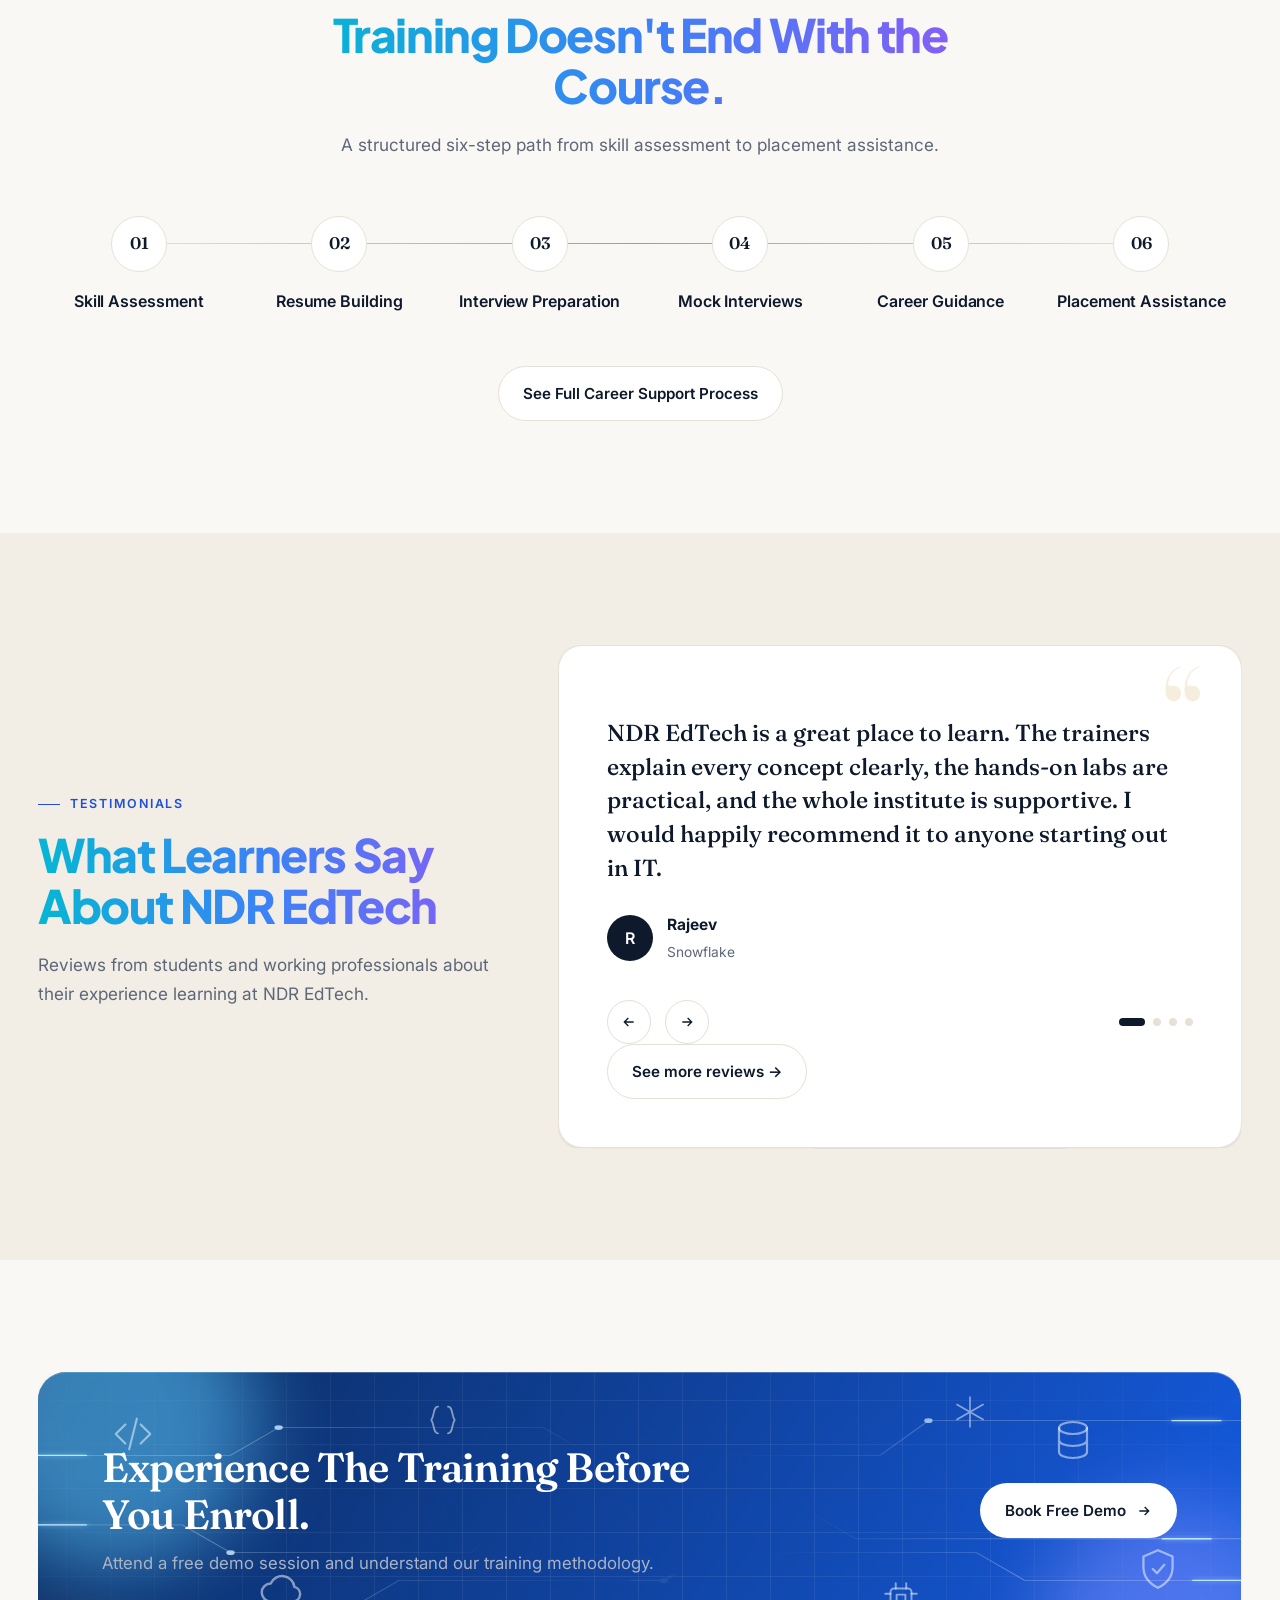
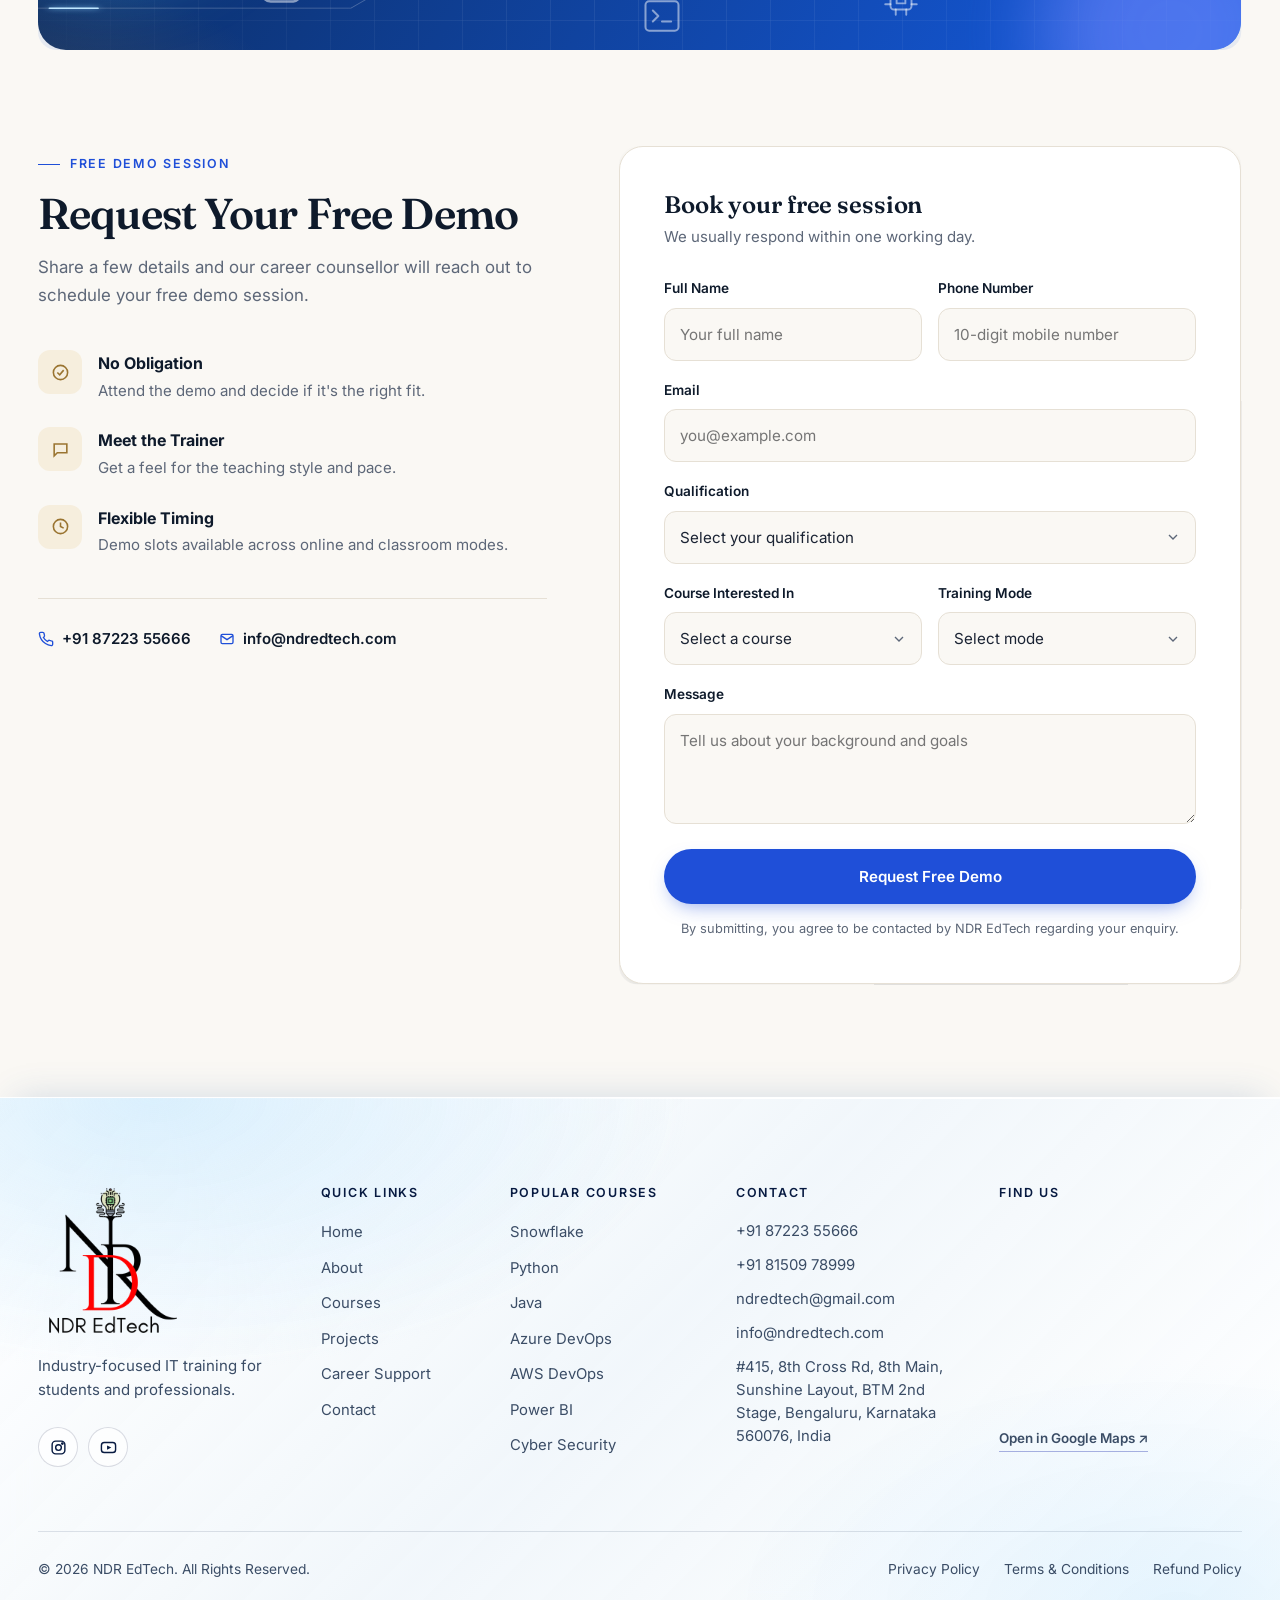
==== commit 508ef4ed: "Save enquiries to GoDaddy DB + WhatsApp, qualification field, mandatory fields, link blocking, live " ====
--- a/index.html
+++ b/index.html
@@ -648,6 +648,7 @@
 <link rel="stylesheet" href="css/tech-tree.css?v=10">
 <link rel="stylesheet" href="css/chatbot.css">
 <link rel="stylesheet" href="css/brand.css?v=2">
+<link rel="stylesheet" href="css/clock.css?v=2">
 </head>
 <body>
 <script>
@@ -1110,6 +1111,60 @@
               <input type="email" id="demoEmail" name="email" data-rule="email" placeholder="you@example.com" autocomplete="email" required>
               <span class="form-error">Please enter a valid email address.</span>
             </div>
+            <div class="form-group">
+              <label for="demoQual">Qualification</label>
+              <select id="demoQual" name="qualification" data-rule="required">
+                <option value="">Select your qualification</option>
+                  <optgroup label="Diploma">
+                    <option value="Diploma - Engineering / Polytechnic">Diploma - Engineering / Polytechnic</option>
+                    <option value="Diploma - Computer Applications / IT">Diploma - Computer Applications / IT</option>
+                    <option value="Diploma - Other">Diploma - Other</option>
+                  </optgroup>
+                  <optgroup label="Undergraduate (Degree)">
+                    <option value="B.E / B.Tech">B.E / B.Tech</option>
+                    <option value="B.Sc">B.Sc</option>
+                    <option value="B.Sc - Computer Science / IT">B.Sc - Computer Science / IT</option>
+                    <option value="BCA">BCA</option>
+                    <option value="B.Com">B.Com</option>
+                    <option value="BBA / BBM">BBA / BBM</option>
+                    <option value="BA">BA</option>
+                    <option value="B.Pharm">B.Pharm</option>
+                    <option value="B.Arch">B.Arch</option>
+                    <option value="B.Ed">B.Ed</option>
+                    <option value="LLB">LLB</option>
+                    <option value="MBBS / BDS / BAMS / BHMS">MBBS / BDS / BAMS / BHMS</option>
+                    <option value="B.Sc - Nursing">B.Sc - Nursing</option>
+                    <option value="B.Voc">B.Voc</option>
+                    <option value="Other Bachelor Degree">Other Bachelor Degree</option>
+                  </optgroup>
+                  <optgroup label="Postgraduate">
+                    <option value="M.E / M.Tech">M.E / M.Tech</option>
+                    <option value="M.Sc">M.Sc</option>
+                    <option value="MCA">MCA</option>
+                    <option value="M.Com">M.Com</option>
+                    <option value="MBA / PGDM">MBA / PGDM</option>
+                    <option value="MA">MA</option>
+                    <option value="M.Pharm">M.Pharm</option>
+                    <option value="M.Arch">M.Arch</option>
+                    <option value="M.Ed">M.Ed</option>
+                    <option value="LLM">LLM</option>
+                    <option value="MD / MS">MD / MS</option>
+                    <option value="PG Diploma">PG Diploma</option>
+                    <option value="Other Master Degree">Other Master Degree</option>
+                  </optgroup>
+                  <optgroup label="Doctorate">
+                    <option value="M.Phil">M.Phil</option>
+                    <option value="Ph.D">Ph.D</option>
+                    <option value="Post-Doctoral">Post-Doctoral</option>
+                  </optgroup>
+                  <optgroup label="Other">
+                    <option value="10th / SSLC">10th / SSLC</option>
+                    <option value="12th / PUC / Intermediate">12th / PUC / Intermediate</option>
+                    <option value="Other">Other</option>
+                  </optgroup>
+              </select>
+              <span class="form-error">Please select your qualification.</span>
+            </div>
             <div class="form-row">
               <div class="form-group">
                 <label for="demoCourse">Course Interested In</label>
@@ -1131,8 +1186,9 @@
               </div>
             </div>
             <div class="form-group">
-              <label for="demoMessage">Message <span style="font-weight:400;color:var(--muted)">(optional)</span></label>
-              <textarea id="demoMessage" name="message" placeholder="Tell us about your background and goals"></textarea>
+              <label for="demoMessage">Message</label>
+              <textarea id="demoMessage" name="message" data-rule="required" placeholder="Tell us about your background and goals" required></textarea>
+              <span class="form-error">Please write a short message (no links allowed).</span>
             </div>
             <button type="submit" class="btn btn-primary btn-block">Request Free Demo</button>
             <div class="form-success" role="status"><span aria-hidden="true">&#10003;</span> Thank you! Our career counsellor will contact you shortly.</div>
@@ -1465,12 +1521,18 @@
     name: function (v) { return v.trim().length >= 2; },
     phone: function (v) { return /^[6-9]\d{9}$/.test(v.replace(/[\s-]/g, "").replace(/^(\+91|91|0)/, "")); },
     email: function (v) { return /^[^\s@]+@[^\s@]+\.[^\s@]{2,}$/.test(v.trim()); },
-    required: function (v) { return v.trim() !== ""; }
+    required: function (v) { return v.trim() !== ""; },
+    nolink: function () { return true; }
   };
+  var LINKRE = /(https?:\/\/|ftp:\/\/|www\.|<\s*a\b|href\s*=|\b[a-z0-9-]{3,}.(com|in|net|org|io|co|me|ly|info|biz|xyz|app|dev|link|site|online|store|tech|shop|live|page|gl|be|to)\b)/i;
   document.querySelectorAll("form[data-validate]").forEach(function (form) {
     var fields = form.querySelectorAll("[data-rule]");
     function check(f) {
       var ok = rules[f.dataset.rule](f.value);
+      var err = f.closest(".form-group").querySelector(".form-error");
+      if (err && !err.dataset.orig) err.dataset.orig = err.textContent;
+      if (ok && (f.tagName === "TEXTAREA" || f.type === "text") && LINKRE.test(f.value)) { ok = false; if (err) err.textContent = "Links are not allowed."; }
+      else if (err && err.dataset.orig) err.textContent = err.dataset.orig;
       f.closest(".form-group").classList.toggle("invalid", !ok);
       return ok;
     }
@@ -1485,7 +1547,7 @@
       fields.forEach(function (f) { if (!check(f)) { valid = false; first = first || f; } });
       if (!valid) { first.focus(); return; }
       /* Send the enquiry to WhatsApp (opens in a new tab with the message pre-filled) */
-      var labels = { name: "Name", phone: "Phone", email: "Email", course: "Course", mode: "Training Mode", message: "Message" };
+      var labels = { name: "Name", phone: "Phone", email: "Email", qualification: "Qualification", course: "Course", mode: "Training Mode", message: "Message" };
       var lines = ["New Free Demo Request - NDR EdTech", ""];
       Object.keys(labels).forEach(function (k) {
         var el = form.querySelector('[name="' + k + '"]');
@@ -1496,6 +1558,7 @@
       });
       lines.push("", "(Sent from the NDR EdTech website)");
       window.open("https://wa.me/918722355666?text=" + encodeURIComponent(lines.join("\n")), "_blank", "noopener");
+      if (window.ndrSaveLead) window.ndrSaveLead(window.ndrFormData(form), "form:index.html"); /* also store in GoDaddy DB */
       form.querySelector(".form-success").classList.add("show");
       form.reset();
     });
@@ -1541,6 +1604,8 @@
 <script src="js/footer-water.js?v=4" defer></script>
 <script src="js/cta-fx.js?v=2" defer></script>
 <script src="js/tech-tree.js?v=6" defer></script>
-<script src="js/chatbot.js" defer></script>
+<script src="js/chatbot.js?v=3" defer></script>
+<script src="js/clock.js" defer></script>
+<script src="js/lead-api.js?v=2"></script>
 </body>
 </html>
--- a/css/clock.css
+++ b/css/clock.css
@@ -0,0 +1,8 @@
+/* Floating live date & time widget */
+.ndr-clock{position:fixed;right:0;top:50%;transform:translateY(-50%);z-index:80;display:flex;align-items:center;gap:12px;padding:12px 18px 12px 16px;background:#fff;border-radius:14px 0 0 14px;box-shadow:0 14px 34px -12px rgba(7,26,65,.35);pointer-events:none;user-select:none}
+.ndr-clock::before{content:"";position:absolute;left:0;top:0;bottom:0;width:4px;border-radius:14px 0 0 14px;background:linear-gradient(180deg,#1677FF,#8b5cf6)}
+.ndr-clock svg{width:28px;height:28px;flex:none;color:#21A5C8}
+.ndr-clock .nc-date{display:block;font-family:"SFMono-Regular",Consolas,"Liberation Mono",Menlo,monospace;font-size:.72rem;letter-spacing:.04em;color:#5b6b85;text-transform:uppercase}
+.ndr-clock .nc-time{display:block;font-family:"SFMono-Regular",Consolas,"Liberation Mono",Menlo,monospace;font-size:1.1rem;font-weight:700;color:#0E1A2B;font-variant-numeric:tabular-nums}
+@media(max-width:900px){.ndr-clock{display:none}}
+@media print{.ndr-clock{display:none}}
